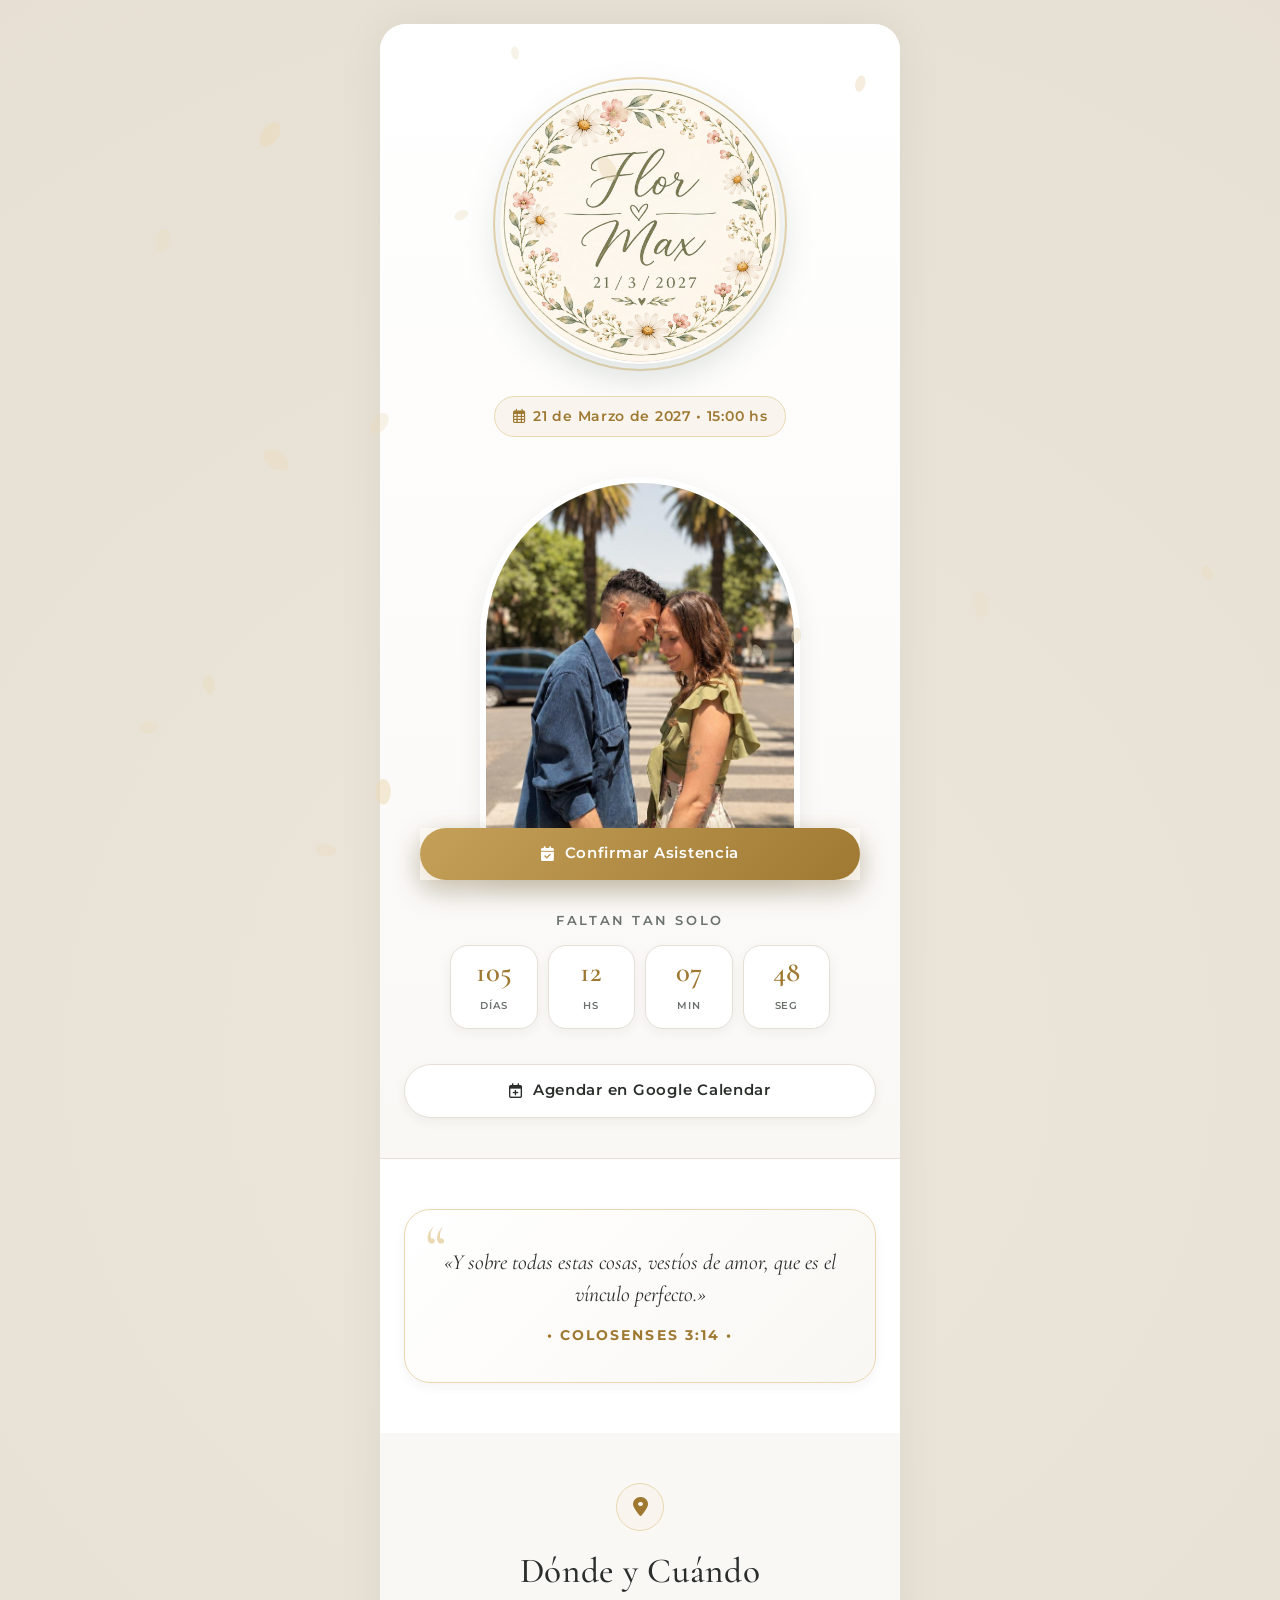
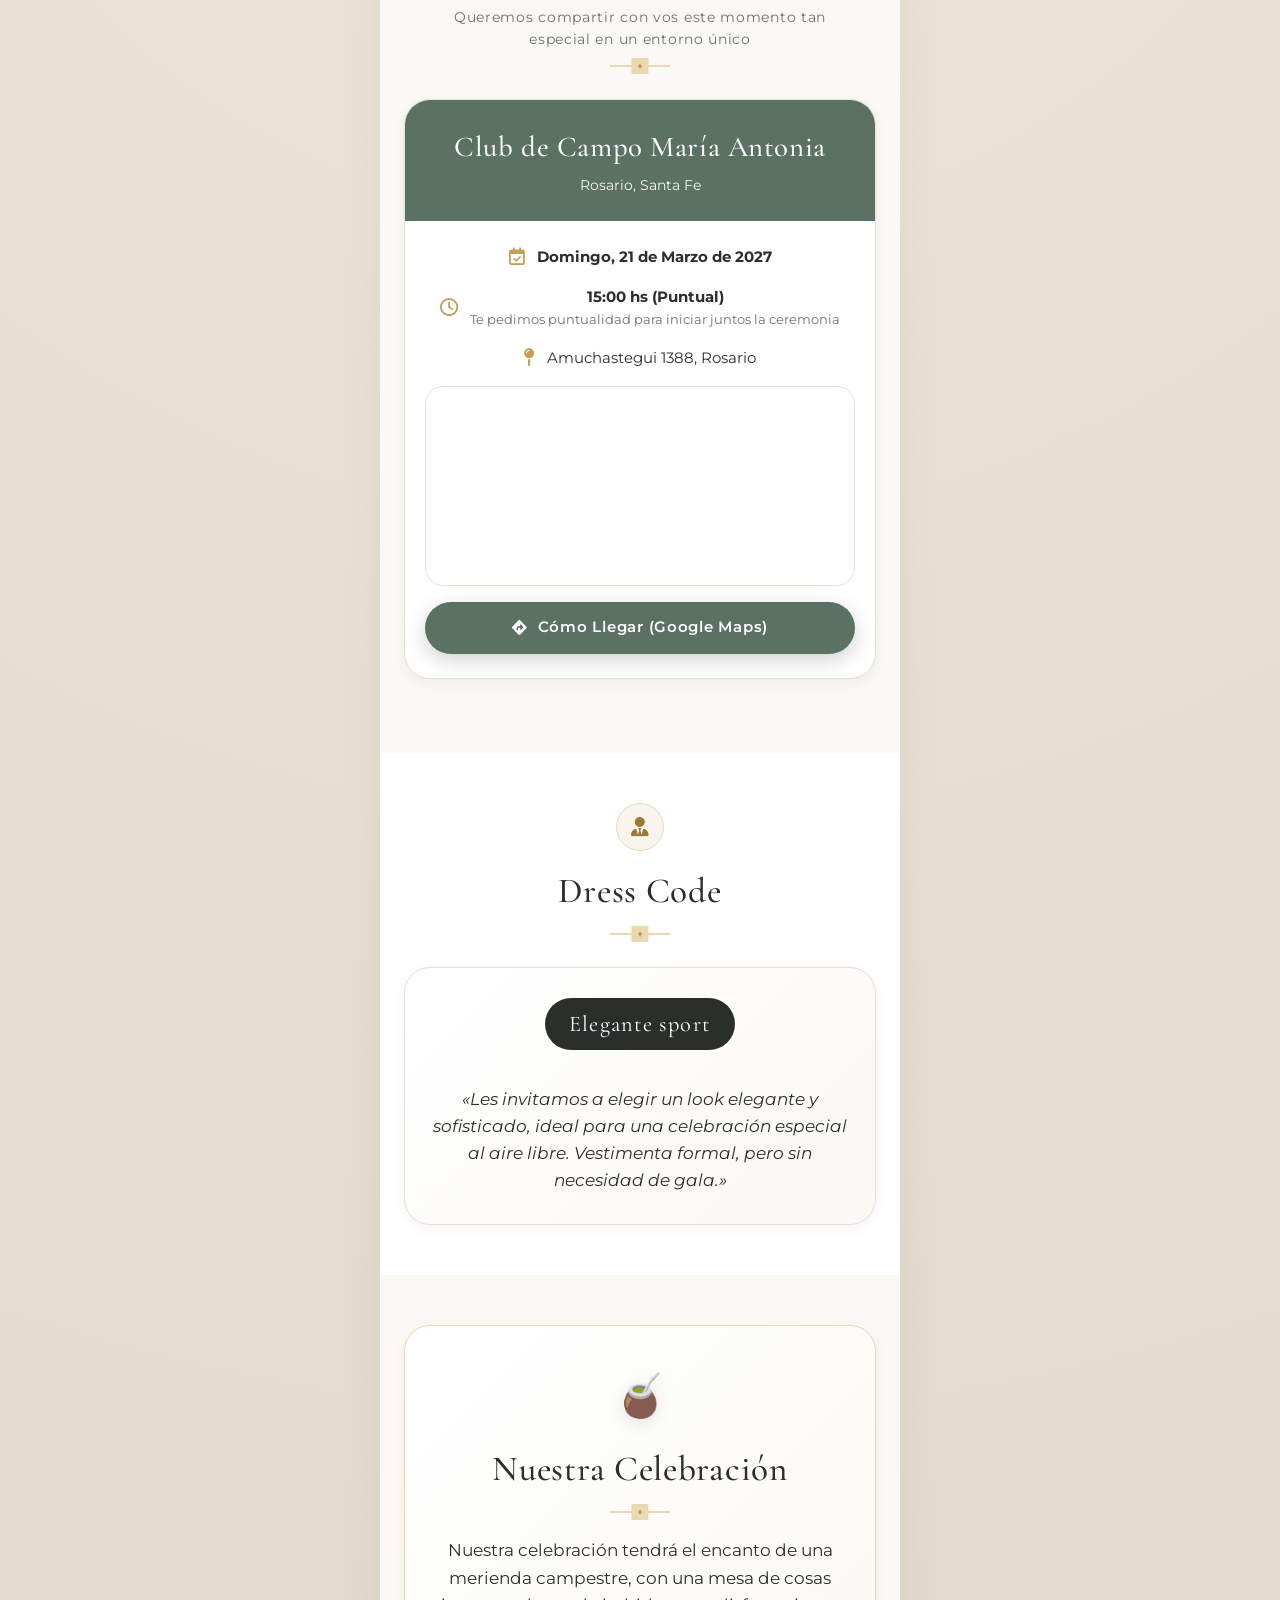
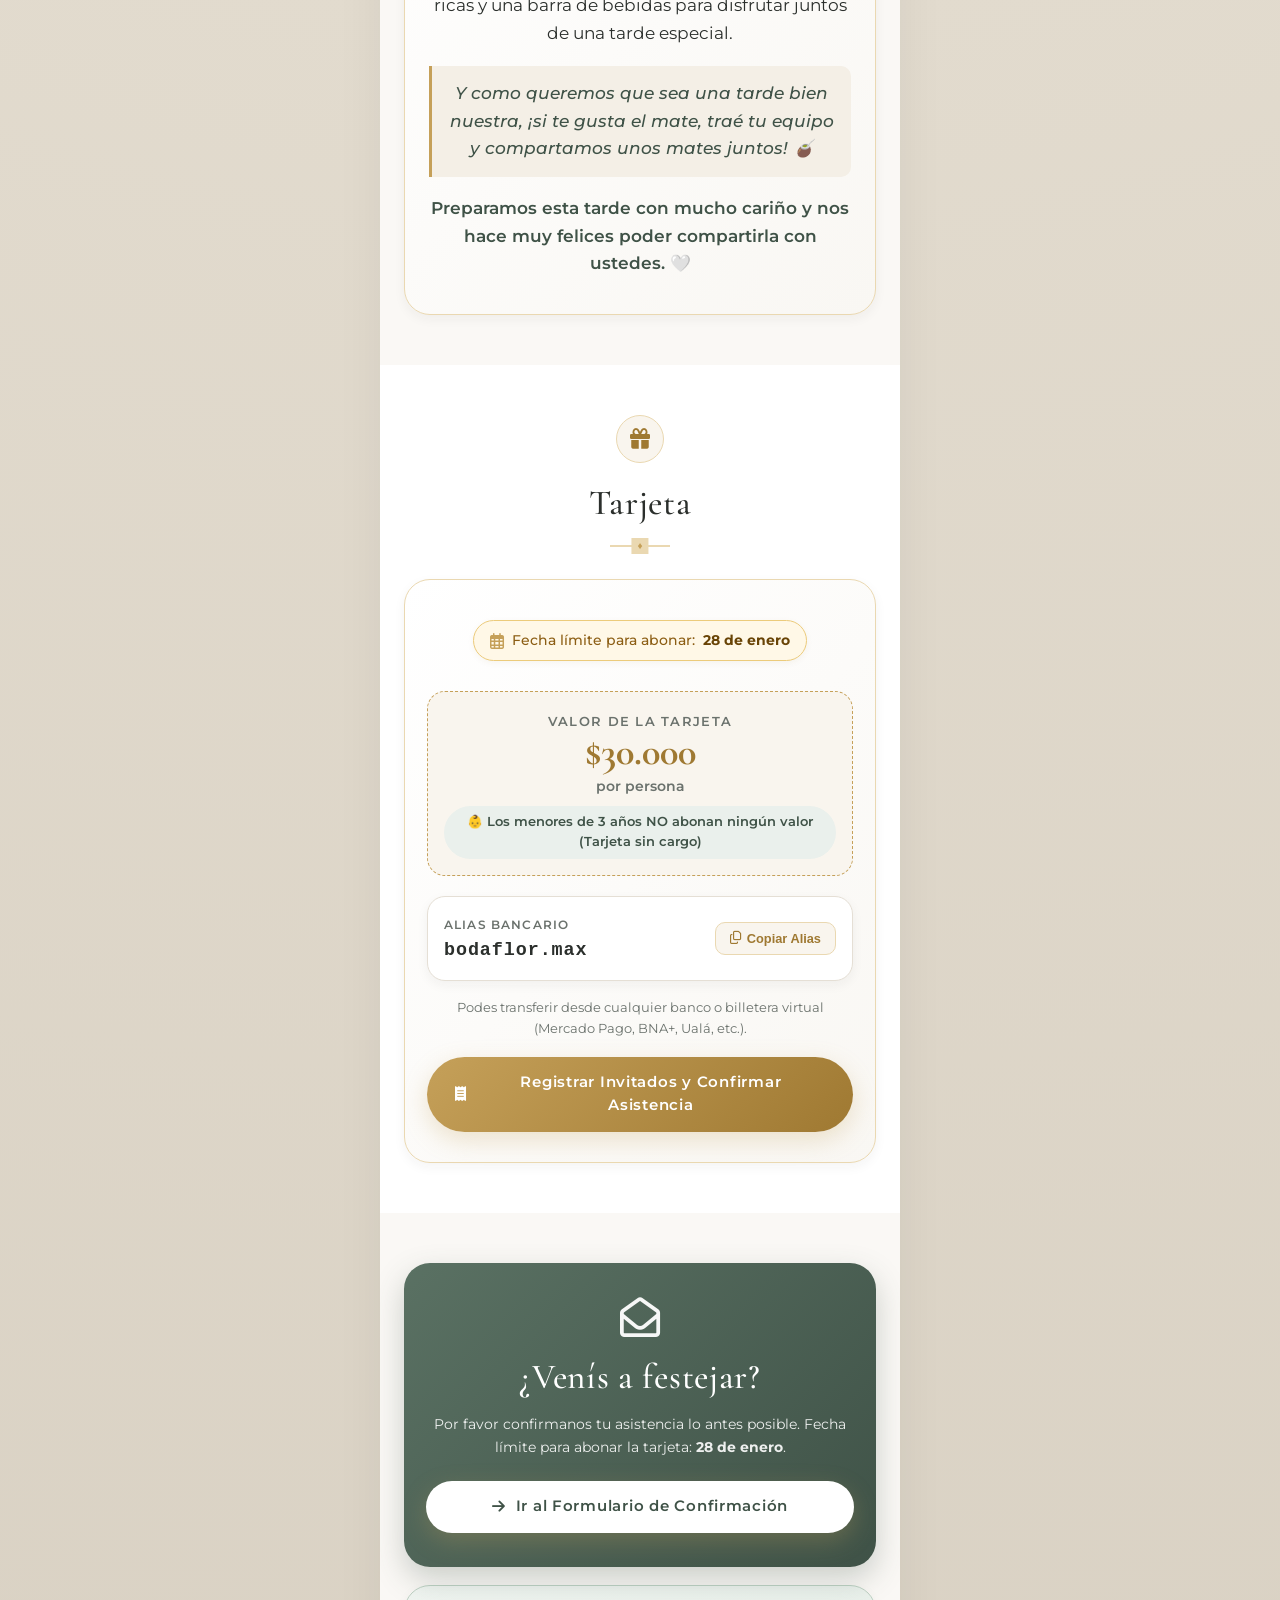
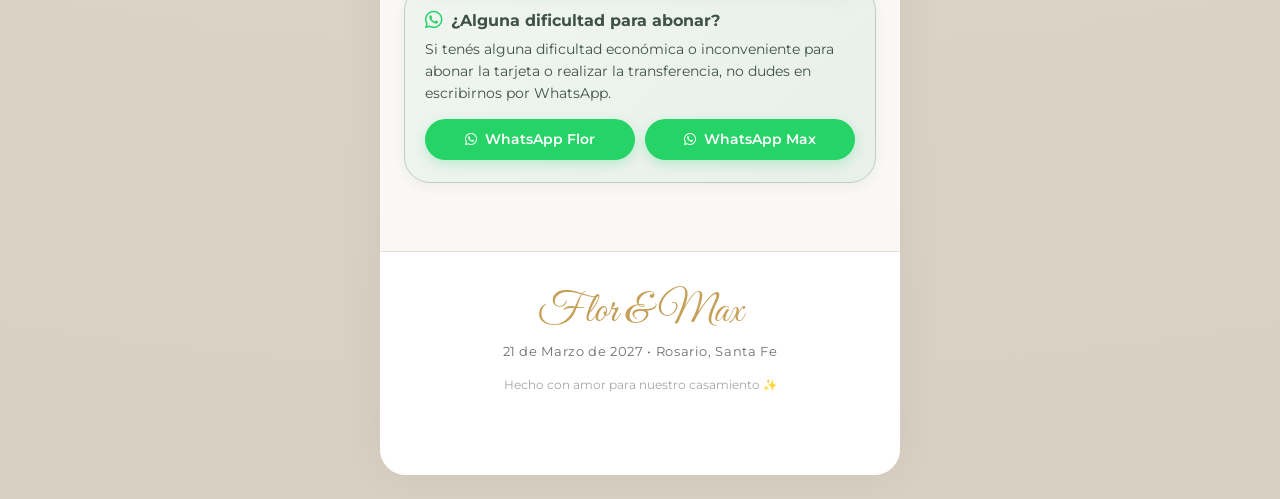
==== index.html @ 4f986e77 "Add files via upload" ====
<!DOCTYPE html>
<html lang="es">
<head>
  <meta charset="UTF-8">
  <meta name="viewport" content="width=device-width, initial-scale=1.0, maximum-scale=1.0, user-scalable=no">
  <title>Boda Flor & Max | 21 de Marzo de 2027</title>
  <meta name="description" content="Invitación de boda de Florencia y Maximiliano. 21 de Marzo de 2027 en Club de Campo María Antonia, Rosario.">
  <meta name="theme-color" content="#4B5842">
  
  <!-- Open Graph / WhatsApp Preview -->
  <meta property="og:type" content="website">
  <meta property="og:title" content="Boda Flor & Max • 21 de Marzo de 2027">
  <meta property="og:description" content="¡Nos casamos! Acompáñanos a celebrar nuestro casamiento en Club de Campo María Antonia, Rosario.">
  <meta property="og:image" content="assets/images/monograma-flor-y-max.jpg">
  
  <!-- Favicon -->
  <link rel="icon" href="data:image/svg+xml,<svg xmlns='http://www.w3.org/2000/svg' viewBox='0 0 100 100'><text y='.9em' font-size='90'>💍</text></svg>">

  <!-- Google Fonts: Cormorant Garamond, Great Vibes, Montserrat -->
  <link rel="preconnect" href="https://fonts.googleapis.com">
  <link rel="preconnect" href="https://fonts.gstatic.com" crossorigin>
  <link href="https://fonts.googleapis.com/css2?family=Cormorant+Garamond:ital,wght@0,400;0,600;0,700;1,400;1,600&family=Great+Vibes&family=Montserrat:wght@300;400;500;600;700&display=swap" rel="stylesheet">

  <!-- Font Awesome Icons -->
  <link rel="stylesheet" href="https://cdnjs.cloudflare.com/ajax/libs/font-awesome/6.5.1/css/all.min.css">

  <!-- Estilos del Sitio -->
  <link rel="stylesheet" href="assets/css/styles.css">
</head>
<body>

  <!-- Canvas animado de pétalos sutiles -->
  <canvas id="petals-canvas"></canvas>

  <!-- Botón Flotante de Confirmación Rápida -->
  <div class="floating-rsvp-btn">
    <a href="confirmar.html" class="btn btn-primary btn-block">
      <i class="fas fa-calendar-check"></i> Confirmar Asistencia
    </a>
  </div>

  <div class="site-wrapper">

    <!-- ==========================================
         HERO SECTION: Portada de la Invitación
         ========================================== -->
    <header class="hero-section">
      <div class="hero-top" style="margin-bottom: 20px;">
        <!-- Monograma floral refinado en tamaño principal -->
        <img src="assets/images/monograma-flor-y-max.jpg" alt="Flor & Max 21/03/2027" class="hero-monogram-img">

        <div class="hero-date-pill">
          <i class="far fa-calendar-alt"></i> 21 de Marzo de 2027 &bull; 15:00 hs
        </div>
      </div>

      <!-- Marco de Foto de Portada con la foto real de los novios -->
      <div class="hero-image-frame">
        <img src="assets/images/foto-pareja.jpg" alt="Flor y Max Casamiento" loading="lazy">
      </div>

      <!-- Contador Regresivo -->
      <div class="countdown-container">
        <p class="countdown-label">Faltan tan solo</p>
        <div class="countdown-boxes">
          <div class="countdown-box">
            <span class="countdown-number" id="countDays">--</span>
            <span class="countdown-text">Días</span>
          </div>
          <div class="countdown-box">
            <span class="countdown-number" id="countHours">--</span>
            <span class="countdown-text">Hs</span>
          </div>
          <div class="countdown-box">
            <span class="countdown-number" id="countMinutes">--</span>
            <span class="countdown-text">Min</span>
          </div>
          <div class="countdown-box">
            <span class="countdown-number" id="countSeconds">--</span>
            <span class="countdown-text">Seg</span>
          </div>
        </div>
      </div>

      <!-- Botón de Agendar en Calendario -->
      <div style="margin-top: 10px; width: 100%;">
        <a id="btnGoogleCalendar" href="#" target="_blank" class="btn btn-secondary btn-block">
          <i class="far fa-calendar-plus"></i> Agendar en Google Calendar
        </a>
      </div>
    </header>

    <!-- ==========================================
         SECCIÓN: Versículo Bíblico
         ========================================== -->
    <section class="section section-alt">
      <div class="verse-box">
        <p class="verse-text">
          «Y sobre todas estas cosas, vestíos de amor, que es el vínculo perfecto.»
        </p>
        <p class="verse-passage">
          &bull; Colosenses 3:14 &bull;
        </p>
      </div>
    </section>

    <!-- ==========================================
         SECCIÓN: Dónde y Cuándo
         ========================================== -->
    <section class="section">
      <div class="section-header">
        <div class="section-icon">
          <i class="fas fa-map-marker-alt"></i>
        </div>
        <h2 class="section-title">Dónde y Cuándo</h2>
        <p class="section-subtitle">Queremos compartir con vos este momento tan especial en un entorno único</p>
        <div class="divider-gold"></div>
      </div>

      <div class="event-card">
        <div class="event-card-header">
          <h3>Club de Campo María Antonia</h3>
          <p style="font-size: 0.9rem; opacity: 0.95;">Rosario, Santa Fe</p>
        </div>

        <div class="event-card-body">
          <div class="event-detail-item">
            <i class="far fa-calendar-check"></i>
            <div>
              <strong>Domingo, 21 de Marzo de 2027</strong>
            </div>
          </div>

          <div class="event-detail-item">
            <i class="far fa-clock"></i>
            <div>
              <strong>15:00 hs (Puntual)</strong>
              <div style="font-size: 0.8rem; color: var(--color-text-muted);">Te pedimos puntualidad para iniciar juntos la ceremonia</div>
            </div>
          </div>

          <div class="event-detail-item">
            <i class="fas fa-map-pin"></i>
            <div>
              <span>Amuchastegui 1388, Rosario</span>
            </div>
          </div>

          <!-- Mapa Embebido de Google Maps -->
          <div class="map-wrapper">
            <iframe 
              src="https://www.google.com/maps/embed?pb=!1m18!1m12!1m3!1d3348.647334707198!2d-60.716174!3d-32.93393!2m3!1f0!2f0!3f0!3m2!1i1024!2i768!4f13.1!3m3!1m2!1s0x95b653fddd03e5dd%3A0xcab83c957a370333!2sClub%20de%20Campo%20Mar%C3%ADa%20Antonia!5e0!3m2!1ses!2sar!4v1700000000000" 
              allowfullscreen="" 
              loading="lazy" 
              referrerpolicy="no-referrer-when-downgrade">
            </iframe>
          </div>

          <a href="https://maps.app.goo.gl/Q65edVmi1CyBBP6s6" target="_blank" class="btn btn-sage btn-block">
            <i class="fas fa-directions"></i> Cómo Llegar (Google Maps)
          </a>
        </div>
      </div>
    </section>

    <!-- ==========================================
         SECCIÓN: Dress Code (Código de Vestimenta)
         ========================================== -->
    <section class="section section-alt">
      <div class="section-header">
        <div class="section-icon">
          <i class="fas fa-user-tie"></i>
        </div>
        <h2 class="section-title">Dress Code</h2>
        <div class="divider-gold"></div>
      </div>

      <div class="dress-code-card">
        <div class="dress-code-badge">
          Elegante sport
        </div>
        <p style="font-size: 1.05rem; color: var(--color-dark); margin: 20px auto 0; max-width: 440px; line-height: 1.6; font-style: italic;">
          «Les invitamos a elegir un look elegante y sofisticado, ideal para una celebración especial al aire libre. Vestimenta formal, pero sin necesidad de gala.»
        </p>
      </div>
    </section>

    <!-- ==========================================
         SECCIÓN: Nuestra Celebración (Merienda Campestre)
         ========================================== -->
    <section class="section">
      <div class="merienda-campestre-card">
        <div class="merienda-icon">
          🧉
        </div>
        <h2 class="section-title" style="margin-bottom: 8px;">Nuestra Celebración</h2>
        <div class="divider-gold" style="margin-bottom: 24px;"></div>

        <p class="merienda-text">
          Nuestra celebración tendrá el encanto de una merienda campestre, con una mesa de cosas ricas y una barra de bebidas para disfrutar juntos de una tarde especial.
        </p>

        <p class="merienda-text highlight-mate">
          Y como queremos que sea una tarde bien nuestra, ¡si te gusta el mate, traé tu equipo y compartamos unos mates juntos! 🧉
        </p>

        <p class="merienda-text" style="font-weight: 600; color: var(--color-sage-dark); margin-bottom: 0;">
          Preparamos esta tarde con mucho cariño y nos hace muy felices poder compartirla con ustedes. 🤍
        </p>
      </div>
    </section>

    <!-- ==========================================
         SECCIÓN: Tarjeta
         ========================================== -->
    <section class="section section-alt" id="tarjeta">
      <div class="section-header">
        <div class="section-icon">
          <i class="fas fa-gift"></i>
        </div>
        <h2 class="section-title">Tarjeta</h2>
        <div class="divider-gold"></div>
      </div>

      <div class="ticket-info-card">
        <div class="deadline-badge">
          <i class="far fa-calendar-alt"></i> Fecha límite para abonar: <strong>28 de enero</strong>
        </div>

        <div class="ticket-price-box">
          <span style="font-size: 0.8rem; text-transform: uppercase; letter-spacing: 0.1em; color: var(--color-text-muted); font-weight: 600;">Valor de la Tarjeta</span>
          <div class="ticket-amount">$30.000</div>
          <div class="ticket-currency">por persona</div>
          <div class="ticket-rule-badge">
            👶 Los menores de 3 años NO abonan ningún valor (Tarjeta sin cargo)
          </div>
        </div>

        <!-- Alias de Transferencia con Copia de 1 Clic -->
        <div class="alias-box">
          <div class="alias-details">
            <span class="alias-label">Alias Bancario</span>
            <div class="alias-value">bodaflor.max</div>
          </div>
          <button type="button" class="btn-copy-alias" onclick="copyAlias('bodaflor.max')">
            <i class="far fa-copy"></i> Copiar Alias
          </button>
        </div>

        <p style="font-size: 0.82rem; color: var(--color-text-muted); margin-bottom: 18px;">
          Podes transferir desde cualquier banco o billetera virtual (Mercado Pago, BNA+, Ualá, etc.).
        </p>

        <!-- Botón para ir a confirmar y subir comprobante -->
        <a href="confirmar.html" class="btn btn-primary btn-block">
          <i class="fas fa-receipt"></i> Registrar Invitados y Confirmar Asistencia
        </a>
      </div>
    </section>

    <!-- ==========================================
         SECCIÓN RÁPIDA: Confirmación Express & WhatsApp
         ========================================== -->
    <section class="section">
      <div class="quick-rsvp-card">
        <i class="far fa-envelope-open" style="font-size: 40px; margin-bottom: 12px; opacity: 0.95;"></i>
        <h3>¿Venís a festejar?</h3>
        <p>
          Por favor confirmanos tu asistencia lo antes posible. Fecha límite para abonar la tarjeta: <strong>28 de enero</strong>.
        </p>
        <a href="confirmar.html" class="btn btn-primary btn-block" style="background: #FFF; color: var(--color-sage-dark);">
          <i class="fas fa-arrow-right"></i> Ir al Formulario de Confirmación
        </a>
      </div>

      <!-- Ayuda y Contacto directo con los novios -->
      <div class="financial-aid-card">
        <div style="font-weight: 700; color: var(--color-sage-dark); font-size: 1rem; margin-bottom: 6px; display: flex; align-items: center; gap: 8px;">
          <i class="fab fa-whatsapp" style="font-size: 20px; color: #25D366;"></i> ¿Alguna dificultad para abonar?
        </div>
        <p>
          Si tenés alguna dificultad económica o inconveniente para abonar la tarjeta o realizar la transferencia, no dudes en escribirnos por WhatsApp.
        </p>
        <div class="whatsapp-buttons-group">
          <a href="https://wa.me/5493413404899?text=%C2%A1Hola%20Flor!%20Te%20escribo%20por%20la%20confirmaci%C3%B3n%20de%20asistencia%20y%20el%20pago%20de%20la%20tarjeta%20para%20su%20boda." target="_blank" class="btn-whatsapp-person">
            <i class="fab fa-whatsapp"></i> WhatsApp Flor
          </a>
          <a href="https://wa.me/5493415971696?text=%C2%A1Hola%20Max!%20Te%20escribo%20por%20la%20confirmaci%C3%B3n%20de%20asistencia%20y%20el%20pago%20de%20la%20tarjeta%20para%20su%20boda." target="_blank" class="btn-whatsapp-person">
            <i class="fab fa-whatsapp"></i> WhatsApp Max
          </a>
        </div>
      </div>
    </section>

    <!-- ==========================================
         FOOTER
         ========================================== -->
    <footer class="site-footer">
      <div class="footer-names">Flor & Max</div>
      <p class="footer-text">21 de Marzo de 2027 &bull; Rosario, Santa Fe</p>
      <p style="font-size: 0.72rem; color: #A0A8A3; margin-top: 14px;">
        Hecho con amor para nuestro casamiento ✨
      </p>
    </footer>

  </div>

  <!-- Scripts -->
  <script src="assets/js/config.js"></script>
  <script src="assets/js/main.js"></script>
</body>
</html>
---- assets/css/styles.css ----
/* ============================================================
   ESTILOS - BODA FLOR & MAX (Inspirado en Yendo Invitaciones)
   Paleta: Oro Clásico, Salvia/Eucalipto, Crema Perlado y Blanco
   ============================================================ */

:root {
  --color-gold: #C5A059;
  --color-gold-dark: #9F7932;
  --color-gold-light: #EAD8B1;
  --color-gold-soft: #F9F5EE;
  
  --color-sage: #5A7163;
  --color-sage-dark: #3F5247;
  --color-sage-light: #EAF0EC;
  
  --color-cream: #FAF8F5;
  --color-cream-dark: #F0ECE4;
  --color-white: #FFFFFF;
  
  --color-dark: #2B2F2C;
  --color-text-muted: #6B726D;
  --color-border: #E5DFD5;
  
  --font-script: 'Great Vibes', cursive;
  --font-serif: 'Cormorant Garamond', serif;
  --font-sans: 'Montserrat', sans-serif;
  
  --shadow-sm: 0 4px 12px rgba(43, 47, 44, 0.05);
  --shadow-md: 0 10px 25px rgba(43, 47, 44, 0.08);
  --shadow-lg: 0 18px 40px rgba(43, 47, 44, 0.12);
  --shadow-gold: 0 8px 25px rgba(197, 160, 89, 0.28);
  
  --radius-sm: 10px;
  --radius-md: 18px;
  --radius-lg: 26px;
  --radius-full: 9999px;
  
  --transition: all 0.3s cubic-bezier(0.25, 0.8, 0.25, 1);
}

/* Reset y base */
*, *::before, *::after {
  box-sizing: border-box;
  margin: 0;
  padding: 0;
}

html {
  scroll-behavior: smooth;
  font-size: 16px;
}

body {
  font-family: var(--font-sans);
  background-color: var(--color-cream);
  color: var(--color-dark);
  line-height: 1.6;
  overflow-x: hidden;
  position: relative;
}

/* Tipografía de títulos */
h1, h2, h3, h4 {
  font-family: var(--font-serif);
  font-weight: 500;
  letter-spacing: 0.02em;
  color: var(--color-dark);
}

.script-font {
  font-family: var(--font-script);
  font-weight: 400;
  letter-spacing: normal;
}

/* Contenedor centralizado para celulares y desktop */
.site-wrapper {
  max-width: 520px;
  margin: 0 auto;
  background-color: var(--color-cream);
  min-height: 100vh;
  box-shadow: 0 0 50px rgba(0, 0, 0, 0.06);
  position: relative;
  overflow: hidden;
}

@media (min-width: 768px) {
  body {
    background: radial-gradient(circle at 50% 20%, #ECE6DA 0%, #D8D0C2 100%);
    padding: 24px 0;
  }
  .site-wrapper {
    border-radius: var(--radius-lg);
  }
}

/* Canvas de pétalas animadas */
#petals-canvas {
  position: fixed;
  top: 0;
  left: 0;
  width: 100vw;
  height: 100vh;
  pointer-events: none;
  z-index: 100;
}

/* Reproductor de audio flotante */
.audio-player-widget {
  position: fixed;
  top: 20px;
  right: 20px;
  z-index: 999;
  display: flex;
  align-items: center;
  background: rgba(255, 255, 255, 0.9);
  backdrop-filter: blur(8px);
  -webkit-backdrop-filter: blur(8px);
  padding: 8px 14px 8px 10px;
  border-radius: var(--radius-full);
  border: 1px solid var(--color-gold-light);
  box-shadow: var(--shadow-md);
  cursor: pointer;
  transition: var(--transition);
}

.audio-player-widget:hover {
  transform: scale(1.05);
  box-shadow: var(--shadow-gold);
}

.audio-btn {
  width: 32px;
  height: 32px;
  border-radius: 50%;
  background: var(--color-gold);
  color: #fff;
  border: none;
  display: flex;
  align-items: center;
  justify-content: center;
  font-size: 13px;
  cursor: pointer;
  margin-right: 8px;
  box-shadow: 0 2px 8px rgba(197, 160, 89, 0.4);
}

.audio-label {
  font-size: 0.75rem;
  font-weight: 600;
  color: var(--color-dark);
  letter-spacing: 0.05em;
  text-transform: uppercase;
}

.audio-waves {
  display: flex;
  align-items: center;
  gap: 3px;
  margin-left: 8px;
  height: 14px;
}

.audio-wave {
  width: 2px;
  height: 6px;
  background: var(--color-gold);
  border-radius: 2px;
  transition: height 0.2s ease;
}

.playing .audio-wave:nth-child(1) { animation: wave 0.8s infinite ease-in-out; }
.playing .audio-wave:nth-child(2) { animation: wave 0.8s infinite ease-in-out 0.2s; }
.playing .audio-wave:nth-child(3) { animation: wave 0.8s infinite ease-in-out 0.4s; }

@keyframes wave {
  0%, 100% { height: 4px; }
  50% { height: 14px; }
}

/* ============================================================
   SECCIONES Y COMPONENTES
   ============================================================ */

/* Hero Section */
.hero-section {
  position: relative;
  min-height: 90vh;
  display: flex;
  flex-direction: column;
  justify-content: space-between;
  align-items: center;
  text-align: center;
  padding: 50px 24px 40px;
  background: linear-gradient(180deg, #FFFFFF 0%, #FAF8F5 100%);
  border-bottom: 1px solid var(--color-border);
}

.hero-ornament-top {
  width: 90px;
  opacity: 0.8;
  margin-bottom: 10px;
}

.hero-monogram-img {
  width: 250px;
  height: 250px;
  border-radius: 50%;
  object-fit: cover;
  margin: 10px auto 20px;
  box-shadow: 0 12px 35px rgba(90, 113, 99, 0.22), 0 0 0 5px #FFFFFF, 0 0 0 7px var(--color-gold-light);
  display: block;
  transition: transform 0.4s ease;
  background: #FAF7EE;
}

@media (min-width: 480px) {
  .hero-monogram-img {
    width: 280px;
    height: 280px;
  }
}

.hero-monogram-img:hover {
  transform: scale(1.03);
}

.monogram {
  display: none;
}

.hero-subtitle {
  font-size: 0.85rem;
  letter-spacing: 0.3em;
  text-transform: uppercase;
  color: var(--color-sage);
  font-weight: 600;
  margin-bottom: 8px;
}

.hero-title {
  font-size: 3.4rem;
  line-height: 1.05;
  color: var(--color-dark);
  margin-bottom: 12px;
}

.hero-title span {
  display: block;
  font-family: var(--font-script);
  font-size: 3.8rem;
  color: var(--color-gold);
  line-height: 0.9;
  margin: 6px 0;
}

.hero-date-pill {
  display: inline-flex;
  align-items: center;
  gap: 8px;
  background: var(--color-gold-soft);
  border: 1px solid var(--color-gold-light);
  color: var(--color-gold-dark);
  padding: 8px 18px;
  border-radius: var(--radius-full);
  font-size: 0.88rem;
  font-weight: 600;
  letter-spacing: 0.05em;
  margin: 12px 0 20px;
}

/* Foto principal de los novios o portada estética */
.hero-image-frame {
  width: 100%;
  max-width: 320px;
  aspect-ratio: 4 / 5;
  border-radius: 160px 160px 20px 20px;
  overflow: hidden;
  margin: 0 auto 24px;
  position: relative;
  border: 6px solid #FFF;
  box-shadow: var(--shadow-md);
  background: #E8E2D7;
}

.hero-image-frame img {
  width: 100%;
  height: 100%;
  object-fit: cover;
  transition: transform 0.8s ease;
}

.hero-image-frame:hover img {
  transform: scale(1.04);
}

/* Contador Regresivo */
.countdown-container {
  width: 100%;
  max-width: 380px;
  margin: 10px auto 25px;
}

.countdown-label {
  font-size: 0.8rem;
  letter-spacing: 0.2em;
  text-transform: uppercase;
  color: var(--color-text-muted);
  font-weight: 600;
  margin-bottom: 14px;
}

.countdown-boxes {
  display: grid;
  grid-template-columns: repeat(4, 1fr);
  gap: 10px;
}

.countdown-box {
  background: #FFF;
  border: 1px solid var(--color-border);
  padding: 12px 6px;
  border-radius: var(--radius-md);
  box-shadow: var(--shadow-sm);
  text-align: center;
  transition: var(--transition);
}

.countdown-box:hover {
  transform: translateY(-2px);
  border-color: var(--color-gold-light);
  box-shadow: var(--shadow-md);
}

.countdown-number {
  font-family: var(--font-serif);
  font-size: 1.8rem;
  font-weight: 600;
  color: var(--color-gold-dark);
  line-height: 1;
  display: block;
  margin-bottom: 4px;
}

.countdown-text {
  font-size: 0.65rem;
  text-transform: uppercase;
  letter-spacing: 0.08em;
  color: var(--color-text-muted);
  font-weight: 600;
}

/* Botones Principales */
.btn {
  display: inline-flex;
  align-items: center;
  justify-content: center;
  gap: 10px;
  padding: 14px 28px;
  border-radius: var(--radius-full);
  font-family: var(--font-sans);
  font-size: 0.92rem;
  font-weight: 600;
  letter-spacing: 0.05em;
  text-decoration: none;
  cursor: pointer;
  border: none;
  transition: var(--transition);
  text-align: center;
}

.btn-primary {
  background: linear-gradient(135deg, var(--color-gold) 0%, var(--color-gold-dark) 100%);
  color: #FFF;
  box-shadow: var(--shadow-gold);
}

.btn-primary:hover {
  background: linear-gradient(135deg, #CEAA63 0%, #8E6B27 100%);
  transform: translateY(-2px);
  box-shadow: 0 12px 30px rgba(197, 160, 89, 0.4);
}

.btn-secondary {
  background: #FFF;
  color: var(--color-dark);
  border: 1px solid var(--color-border);
  box-shadow: var(--shadow-sm);
}

.btn-secondary:hover {
  background: var(--color-gold-soft);
  border-color: var(--color-gold-light);
  color: var(--color-gold-dark);
}

.btn-sage {
  background: var(--color-sage);
  color: #FFF;
  box-shadow: 0 6px 20px rgba(90, 113, 99, 0.3);
}

.btn-sage:hover {
  background: var(--color-sage-dark);
  color: #FFF;
  transform: translateY(-2px);
}

.btn-block {
  width: 100%;
}

.btn-outline-gold {
  background: transparent;
  color: var(--color-gold-dark);
  border: 1.5px solid var(--color-gold);
}

.btn-outline-gold:hover {
  background: var(--color-gold);
  color: #FFF;
}

.btn-sm {
  padding: 8px 16px;
  font-size: 0.8rem;
}

/* ============================================================
   SECCIONES INTERNAS
   ============================================================ */

.section {
  padding: 50px 24px;
  position: relative;
}

.section-alt {
  background-color: #FFFFFF;
}

.section-header {
  text-align: center;
  margin-bottom: 32px;
}

.section-icon {
  width: 48px;
  height: 48px;
  margin: 0 auto 12px;
  border-radius: 50%;
  background: var(--color-gold-soft);
  color: var(--color-gold-dark);
  display: flex;
  align-items: center;
  justify-content: center;
  font-size: 20px;
  border: 1px solid var(--color-gold-light);
}

.section-title {
  font-size: 2.2rem;
  color: var(--color-dark);
  margin-bottom: 6px;
}

.section-subtitle {
  font-size: 0.88rem;
  color: var(--color-text-muted);
  letter-spacing: 0.05em;
  max-width: 380px;
  margin: 0 auto;
}

.divider-gold {
  width: 60px;
  height: 2px;
  background: var(--color-gold-light);
  margin: 14px auto 0;
  position: relative;
}

.divider-gold::before {
  content: '♦';
  position: absolute;
  top: 50%;
  left: 50%;
  transform: translate(-50%, -50%);
  background: inherit;
  color: var(--color-gold);
  font-size: 10px;
  padding: 0 6px;
}

/* Versículo Bíblico */
.verse-box {
  background: linear-gradient(135deg, #FFFFFF 0%, #F9F7F3 100%);
  border: 1px solid var(--color-gold-light);
  border-radius: var(--radius-lg);
  padding: 36px 26px;
  text-align: center;
  position: relative;
  box-shadow: var(--shadow-sm);
  margin: 0 auto;
}

.verse-box::before {
  content: '“';
  font-family: var(--font-serif);
  font-size: 4rem;
  color: var(--color-gold-light);
  position: absolute;
  top: 6px;
  left: 20px;
  line-height: 1;
}

.verse-text {
  font-family: var(--font-serif);
  font-size: 1.35rem;
  font-style: italic;
  line-height: 1.5;
  color: var(--color-dark);
  margin-bottom: 14px;
}

.verse-passage {
  font-size: 0.85rem;
  font-weight: 700;
  letter-spacing: 0.15em;
  text-transform: uppercase;
  color: var(--color-gold-dark);
}

/* Dónde y Cuándo Card */
.event-card {
  background: #FFF;
  border-radius: var(--radius-lg);
  border: 1px solid var(--color-border);
  box-shadow: var(--shadow-sm);
  overflow: hidden;
  margin-bottom: 24px;
}

.event-card-header {
  background: var(--color-sage);
  color: #FFF;
  padding: 24px 20px;
  text-align: center;
}

.event-card-header h3 {
  color: #FFF;
  font-size: 1.8rem;
  margin-bottom: 4px;
}

.event-card-body {
  padding: 24px 20px;
  text-align: center;
}

.event-detail-item {
  display: flex;
  align-items: center;
  justify-content: center;
  gap: 12px;
  margin-bottom: 16px;
  font-size: 0.95rem;
  color: var(--color-dark);
}

.event-detail-item i {
  color: var(--color-gold);
  font-size: 18px;
}

.venue-badge {
  display: inline-block;
  background: var(--color-gold-soft);
  color: var(--color-gold-dark);
  padding: 6px 16px;
  border-radius: var(--radius-full);
  font-weight: 600;
  font-size: 0.85rem;
  margin-bottom: 8px;
  border: 1px solid var(--color-gold-light);
}

.map-wrapper {
  margin: 16px 0;
  border-radius: var(--radius-md);
  overflow: hidden;
  border: 1px solid var(--color-border);
  height: 200px;
}

.map-wrapper iframe {
  width: 100%;
  height: 100%;
  border: 0;
}

/* Dress Code Card */
.dress-code-card {
  background: linear-gradient(135deg, #FFFFFF 0%, #FAF8F5 100%);
  border: 1px solid var(--color-border);
  border-radius: var(--radius-lg);
  padding: 30px 20px;
  text-align: center;
  box-shadow: var(--shadow-sm);
}

.dress-code-badge {
  display: inline-block;
  background: var(--color-dark);
  color: #FFF;
  font-family: var(--font-serif);
  font-size: 1.4rem;
  letter-spacing: 0.05em;
  padding: 8px 24px;
  border-radius: var(--radius-full);
  margin-bottom: 16px;
}

.dress-code-tips {
  display: grid;
  grid-template-columns: 1fr 1fr;
  gap: 14px;
  margin: 20px 0;
  text-align: left;
}

.dress-tip-col {
  background: #FFF;
  border: 1px solid var(--color-border);
  padding: 14px 12px;
  border-radius: var(--radius-md);
}

.dress-tip-title {
  font-size: 0.85rem;
  font-weight: 700;
  color: var(--color-gold-dark);
  margin-bottom: 6px;
  display: flex;
  align-items: center;
  gap: 6px;
}

.dress-tip-desc {
  font-size: 0.78rem;
  color: var(--color-text-muted);
  line-height: 1.4;
}

.dress-warning {
  font-size: 0.8rem;
  color: #9E2A2B;
  background: #FDF0ED;
  padding: 10px 14px;
  border-radius: var(--radius-sm);
  display: inline-flex;
  align-items: center;
  gap: 8px;
  font-weight: 500;
  margin-top: 10px;
}

/* Merienda Campestre Card */
.merienda-campestre-card {
  background: linear-gradient(135deg, #FFFFFF 0%, #F9F7F3 100%);
  border: 1.5px solid var(--color-gold-light);
  border-radius: var(--radius-lg);
  padding: 36px 24px;
  text-align: center;
  box-shadow: var(--shadow-sm);
  position: relative;
}

.merienda-icon {
  font-size: 42px;
  margin-bottom: 12px;
  display: inline-block;
  filter: drop-shadow(0 4px 8px rgba(0,0,0,0.1));
}

.merienda-text {
  font-size: 1.05rem;
  line-height: 1.65;
  color: var(--color-dark);
  margin-bottom: 18px;
}

.highlight-mate {
  background: #F4EFE6;
  border-left: 3px solid var(--color-gold);
  border-radius: 0 var(--radius-sm) var(--radius-sm) 0;
  padding: 14px 16px;
  font-style: italic;
  font-weight: 500;
  color: #3F5247;
}

/* Tarjeta y Regalo */
.ticket-info-card {
  background: linear-gradient(135deg, #FFFFFF 0%, #F9F7F3 100%);
  border: 1px solid var(--color-gold-light);
  border-radius: var(--radius-lg);
  padding: 30px 22px;
  text-align: center;
  box-shadow: var(--shadow-sm);
  position: relative;
}

.ticket-price-box {
  background: var(--color-gold-soft);
  border: 1.5px dashed var(--color-gold);
  border-radius: var(--radius-md);
  padding: 16px;
  margin: 20px 0;
}

.ticket-amount {
  font-family: var(--font-serif);
  font-size: 2.4rem;
  font-weight: 700;
  color: var(--color-gold-dark);
  line-height: 1;
}

.ticket-currency {
  font-size: 0.85rem;
  color: var(--color-text-muted);
  font-weight: 600;
  margin-top: 4px;
}

.ticket-rule-badge {
  background: var(--color-sage-light);
  color: var(--color-sage-dark);
  padding: 6px 14px;
  border-radius: var(--radius-full);
  font-size: 0.8rem;
  font-weight: 600;
  display: inline-block;
  margin-top: 8px;
}

/* Insignia de Fecha Límite de Pago */
.deadline-badge {
  display: inline-flex;
  align-items: center;
  justify-content: center;
  gap: 8px;
  background: #FFF8E7;
  color: #8C5E14;
  border: 1px solid #ECCB7B;
  padding: 8px 16px;
  border-radius: var(--radius-full);
  font-size: 0.88rem;
  font-weight: 500;
  margin: 10px 0;
  box-shadow: 0 2px 6px rgba(140, 94, 20, 0.06);
}

.deadline-badge strong {
  color: #694406;
  font-weight: 700;
}

.deadline-badge i {
  color: #C5A059;
  font-size: 1rem;
}

/* Alias Box con botón de copia */
.alias-box {
  background: #FFF;
  border: 1px solid var(--color-border);
  border-radius: var(--radius-md);
  padding: 14px 16px;
  display: flex;
  align-items: center;
  justify-content: space-between;
  margin: 16px 0;
  box-shadow: var(--shadow-sm);
}

.alias-details {
  text-align: left;
}

.alias-label {
  font-size: 0.72rem;
  text-transform: uppercase;
  letter-spacing: 0.1em;
  color: var(--color-text-muted);
  font-weight: 600;
}

.alias-value {
  font-family: 'Courier New', monospace;
  font-size: 1.15rem;
  font-weight: 700;
  color: var(--color-dark);
  letter-spacing: 0.05em;
}

.btn-copy-alias {
  background: var(--color-gold-soft);
  color: var(--color-gold-dark);
  border: 1px solid var(--color-gold-light);
  border-radius: var(--radius-sm);
  padding: 8px 14px;
  font-size: 0.8rem;
  font-weight: 600;
  cursor: pointer;
  transition: var(--transition);
  display: flex;
  align-items: center;
  gap: 6px;
}

.btn-copy-alias:hover {
  background: var(--color-gold);
  color: #FFF;
}

/* Quick RSVP Card en página principal */
.quick-rsvp-card {
  background: linear-gradient(135deg, var(--color-sage) 0%, var(--color-sage-dark) 100%);
  color: #FFF;
  border-radius: var(--radius-lg);
  padding: 34px 22px;
  text-align: center;
  box-shadow: 0 12px 30px rgba(63, 82, 71, 0.25);
  position: relative;
  overflow: hidden;
}

.quick-rsvp-card h3 {
  color: #FFF;
  font-size: 2.2rem;
  margin-bottom: 8px;
}

.quick-rsvp-card p {
  color: rgba(255, 255, 255, 0.9);
  font-size: 0.9rem;
  margin-bottom: 22px;
}

/* Caja de Política de Invitados */
.policy-card {
  background: linear-gradient(135deg, #FFFFFF 0%, #F9F7F3 100%);
  border: 1.5px solid var(--color-gold-light);
  border-radius: var(--radius-lg);
  padding: 24px 20px;
  text-align: left;
  margin-bottom: 22px;
  box-shadow: var(--shadow-sm);
  position: relative;
}

.policy-card-title {
  font-size: 1.05rem;
  font-weight: 700;
  color: var(--color-gold-dark);
  margin-bottom: 10px;
  display: flex;
  align-items: center;
  gap: 8px;
}

.policy-card-text {
  font-size: 0.88rem;
  color: var(--color-dark);
  line-height: 1.55;
  margin-bottom: 10px;
}

/* Caja de Ayuda Económica / No impedimento */
.financial-aid-card {
  background: linear-gradient(135deg, #F0F5F1 0%, #E8F0EA 100%);
  border: 1.5px solid #BDD1C3;
  border-radius: var(--radius-lg);
  padding: 22px 20px;
  text-align: left;
  margin-top: 18px;
  margin-bottom: 18px;
  box-shadow: var(--shadow-sm);
}

.financial-aid-card p {
  font-size: 0.88rem;
  color: var(--color-sage-dark);
  line-height: 1.55;
  margin-bottom: 14px;
}

/* Botones de WhatsApp para Flor y Max */
.whatsapp-buttons-group {
  display: flex;
  gap: 10px;
  flex-wrap: wrap;
  justify-content: center;
}

.btn-whatsapp-person {
  display: inline-flex;
  align-items: center;
  justify-content: center;
  gap: 8px;
  background: #25D366;
  color: #FFF;
  text-decoration: none;
  font-size: 0.85rem;
  font-weight: 600;
  padding: 10px 18px;
  border-radius: var(--radius-full);
  box-shadow: 0 4px 12px rgba(37, 211, 102, 0.25);
  transition: var(--transition);
  flex: 1;
  min-width: 150px;
  text-align: center;
}

.btn-whatsapp-person:hover {
  background: #1EBE5D;
  transform: translateY(-2px);
  color: #FFF;
}

/* Footer */
.site-footer {
  text-align: center;
  padding: 40px 20px 80px;
  border-top: 1px solid var(--color-border);
  background: #FFF;
}

.footer-names {
  font-family: var(--font-script);
  font-size: 2.6rem;
  color: var(--color-gold);
  line-height: 1;
  margin-bottom: 8px;
}

.footer-text {
  font-size: 0.8rem;
  color: var(--color-text-muted);
  letter-spacing: 0.05em;
}

/* Botón flotante para confirmar en cualquier momento */
.floating-rsvp-btn {
  position: fixed;
  bottom: 20px;
  left: 50%;
  transform: translateX(-50%);
  z-index: 998;
  width: 90%;
  max-width: 440px;
  box-shadow: 0 10px 30px rgba(0, 0, 0, 0.2);
}

/* ============================================================
   ESTILOS DE LA PÁGINA DE CONFIRMACIÓN (confirmar.html)
   ============================================================ */

.rsvp-header-nav {
  padding: 20px 24px;
  display: flex;
  align-items: center;
  justify-content: space-between;
  border-bottom: 1px solid var(--color-border);
  background: #FFF;
}

.back-link {
  display: inline-flex;
  align-items: center;
  gap: 8px;
  color: var(--color-dark);
  text-decoration: none;
  font-size: 0.85rem;
  font-weight: 600;
  transition: var(--transition);
}

.back-link:hover {
  color: var(--color-gold);
}

.rsvp-step-card {
  background: #FFF;
  border: 1px solid var(--color-border);
  border-radius: var(--radius-lg);
  padding: 26px 20px;
  margin-bottom: 20px;
  box-shadow: var(--shadow-sm);
}

.step-title {
  font-size: 1.35rem;
  color: var(--color-dark);
  margin-bottom: 6px;
  display: flex;
  align-items: center;
  gap: 10px;
}

.step-number {
  width: 28px;
  height: 28px;
  border-radius: 50%;
  background: var(--color-gold);
  color: #FFF;
  display: inline-flex;
  align-items: center;
  justify-content: center;
  font-size: 0.85rem;
  font-weight: 700;
}

.step-desc {
  font-size: 0.82rem;
  color: var(--color-text-muted);
  margin-bottom: 18px;
}

/* Formularios */
.form-group {
  margin-bottom: 16px;
  text-align: left;
}

.form-label {
  display: block;
  font-size: 0.82rem;
  font-weight: 600;
  color: var(--color-dark);
  margin-bottom: 6px;
}

.form-label .required {
  color: #D32F2F;
}

.form-control {
  width: 100%;
  padding: 12px 14px;
  border: 1px solid var(--color-border);
  border-radius: var(--radius-sm);
  font-family: var(--font-sans);
  font-size: 0.9rem;
  color: var(--color-dark);
  background: #FAF8F5;
  transition: var(--transition);
}

.form-control:focus {
  outline: none;
  border-color: var(--color-gold);
  background: #FFF;
  box-shadow: 0 0 0 3px rgba(197, 160, 89, 0.15);
}

textarea.form-control {
  resize: vertical;
  min-height: 70px;
}

/* Fila de invitado dinámico */
.guest-card {
  background: #FAF8F5;
  border: 1px solid var(--color-border);
  border-radius: var(--radius-md);
  padding: 16px;
  margin-bottom: 12px;
  position: relative;
  transition: var(--transition);
}

.guest-card:hover {
  border-color: var(--color-gold-light);
}

.guest-card-header {
  display: flex;
  align-items: center;
  justify-content: space-between;
  margin-bottom: 10px;
}

.guest-card-number {
  font-size: 0.82rem;
  font-weight: 700;
  color: var(--color-sage-dark);
  display: flex;
  align-items: center;
  gap: 6px;
}

.btn-remove-guest {
  background: transparent;
  border: none;
  color: #C62828;
  font-size: 0.8rem;
  cursor: pointer;
  padding: 4px 8px;
  border-radius: var(--radius-sm);
  transition: var(--transition);
}

.btn-remove-guest:hover {
  background: #FFEBEE;
}

/* Checkbox personalizado para menores de 3 años */
.child-checkbox-wrapper {
  display: flex;
  align-items: flex-start;
  gap: 10px;
  background: #FFF;
  border: 1px solid var(--color-gold-light);
  border-radius: var(--radius-sm);
  padding: 10px 12px;
  margin-top: 10px;
  cursor: pointer;
}

.child-checkbox-wrapper input[type="checkbox"] {
  width: 18px;
  height: 18px;
  accent-color: var(--color-gold);
  margin-top: 2px;
  cursor: pointer;
}

.child-checkbox-label {
  font-size: 0.82rem;
  line-height: 1.35;
  color: var(--color-dark);
}

.child-checkbox-label strong {
  display: block;
  color: var(--color-sage-dark);
}

/* Resumen del cálculo en vivo */
.calculation-summary-card {
  background: linear-gradient(135deg, #FAF8F5 0%, #F5EFE3 100%);
  border: 2px solid var(--color-gold-light);
  border-radius: var(--radius-lg);
  padding: 22px 20px;
  margin-bottom: 24px;
}

.calculation-row {
  display: flex;
  justify-content: space-between;
  align-items: center;
  padding: 8px 0;
  border-bottom: 1px dashed var(--color-border);
  font-size: 0.88rem;
}

.calculation-row:last-child {
  border-bottom: none;
}

.calculation-total-row {
  padding-top: 14px;
  margin-top: 8px;
  border-top: 2px solid var(--color-gold);
  display: flex;
  justify-content: space-between;
  align-items: baseline;
}

.calculation-total-label {
  font-family: var(--font-serif);
  font-size: 1.3rem;
  font-weight: 700;
  color: var(--color-dark);
}

.calculation-total-value {
  font-family: var(--font-serif);
  font-size: 2rem;
  font-weight: 700;
  color: var(--color-gold-dark);
}

/* Caja de Transferencia */
.bank-transfer-box {
  background: #FFF;
  border: 1px solid var(--color-gold-light);
  border-radius: var(--radius-md);
  padding: 18px;
  text-align: center;
  margin-bottom: 18px;
}

.bank-shortcut-btn {
  display: inline-flex;
  align-items: center;
  justify-content: center;
  gap: 8px;
  background: #009EE3; /* Azul Mercado Pago / Billetera */
  color: #FFF;
  text-decoration: none;
  font-size: 0.85rem;
  font-weight: 600;
  padding: 10px 18px;
  border-radius: var(--radius-full);
  margin-top: 10px;
  box-shadow: 0 4px 12px rgba(0, 158, 227, 0.25);
  transition: var(--transition);
}

.bank-shortcut-btn:hover {
  background: #007EB5;
  transform: translateY(-2px);
}

/* Área de subida de Comprobante */
.upload-dropzone {
  border: 2px dashed var(--color-gold);
  border-radius: var(--radius-md);
  padding: 24px 16px;
  text-align: center;
  background: #FAF8F5;
  cursor: pointer;
  transition: var(--transition);
  position: relative;
}

.upload-dropzone:hover, .upload-dropzone.dragover {
  background: #FFF;
  border-color: var(--color-gold-dark);
}

.upload-dropzone input[type="file"] {
  position: absolute;
  top: 0;
  left: 0;
  width: 100%;
  height: 100%;
  opacity: 0;
  cursor: pointer;
}

.upload-icon {
  font-size: 32px;
  color: var(--color-gold);
  margin-bottom: 8px;
}

.upload-prompt {
  font-size: 0.88rem;
  font-weight: 600;
  color: var(--color-dark);
  margin-bottom: 4px;
}

.upload-subprompt {
  font-size: 0.75rem;
  color: var(--color-text-muted);
}

.receipt-preview-container {
  display: none;
  margin-top: 14px;
  position: relative;
  border-radius: var(--radius-sm);
  overflow: hidden;
  border: 1px solid var(--color-border);
}

.receipt-preview-img {
  width: 100%;
  max-height: 220px;
  object-fit: contain;
  background: #222;
  display: block;
}

.btn-remove-receipt {
  position: absolute;
  top: 8px;
  right: 8px;
  background: rgba(0, 0, 0, 0.7);
  color: #FFF;
  border: none;
  border-radius: 50%;
  width: 28px;
  height: 28px;
  cursor: pointer;
  display: flex;
  align-items: center;
  justify-content: center;
  font-size: 14px;
}

/* Toast de notificación */
.toast-notice {
  position: fixed;
  bottom: 24px;
  left: 50%;
  transform: translateX(-50%) translateY(100px);
  background: var(--color-dark);
  color: #FFF;
  padding: 12px 24px;
  border-radius: var(--radius-full);
  font-size: 0.85rem;
  box-shadow: var(--shadow-lg);
  z-index: 10000;
  opacity: 0;
  transition: all 0.3s cubic-bezier(0.175, 0.885, 0.32, 1.275);
  pointer-events: none;
  display: flex;
  align-items: center;
  gap: 8px;
}

.toast-notice.show {
  transform: translateX(-50%) translateY(0);
  opacity: 1;
}

/* Pantalla de éxito de confirmación */
.success-screen {
  display: none;
  text-align: center;
  padding: 40px 20px;
}

.success-check-icon {
  width: 70px;
  height: 70px;
  border-radius: 50%;
  background: var(--color-sage-light);
  color: var(--color-sage);
  display: flex;
  align-items: center;
  justify-content: center;
  font-size: 32px;
  margin: 0 auto 16px;
  border: 2px solid var(--color-sage);
  animation: pulse 1.8s infinite;
}

@keyframes pulse {
  0% { box-shadow: 0 0 0 0 rgba(90, 113, 99, 0.4); }
  70% { box-shadow: 0 0 0 15px rgba(90, 113, 99, 0); }
  100% { box-shadow: 0 0 0 0 rgba(90, 113, 99, 0); }
}

/* Loading Spinner */
.spinner {
  display: inline-block;
  width: 18px;
  height: 18px;
  border: 2px solid rgba(255, 255, 255, 0.3);
  border-radius: 50%;
  border-top-color: #FFF;
  animation: spin 0.8s ease-in-out infinite;
}

@keyframes spin {
  to { transform: rotate(360deg); }
}

/* Selector de destinatario de WhatsApp */
.recipient-selection-group {
  display: grid;
  grid-template-columns: 1fr 1fr;
  gap: 12px;
  margin-top: 6px;
}

.recipient-radio-card {
  display: flex;
  align-items: center;
  padding: 12px 14px;
  background: #FFF;
  border: 2px solid var(--color-border);
  border-radius: var(--radius-md);
  cursor: pointer;
  transition: var(--transition);
}

.recipient-radio-card.active, .recipient-radio-card:has(input:checked) {
  border-color: #25D366;
  background: #F0FDF4;
  box-shadow: 0 4px 12px rgba(37, 211, 102, 0.2);
}

.recipient-radio-card input[type="radio"] {
  margin-right: 10px;
  accent-color: #25D366;
  width: 18px;
  height: 18px;
}

.recipient-info {
  display: flex;
  align-items: center;
  gap: 8px;
  text-align: left;
}

.whatsapp-auto-notice {
  background: #E8F5E9;
  border: 1.5px solid #A5D6A7;
  border-radius: var(--radius-md);
  padding: 14px 16px;
  margin-bottom: 20px;
  color: #1B5E20;
  text-align: center;
}

.whatsapp-auto-notice strong {
  display: block;
  font-size: 1rem;
  margin-bottom: 4px;
}
.couple-alert-card {
  background: #FFFDF8;
  border: 1.5px solid var(--color-gold-light);
  border-left: 4px solid var(--color-gold);
  border-radius: var(--radius-md);
  padding: 14px 16px;
  display: flex;
  align-items: flex-start;
  gap: 12px;
  margin-bottom: 18px;
  text-align: left;
}

/* Caja de advertencia de duplicados */
.duplicate-warning-box {
  background: #FDF2F2;
  border: 1.5px solid #F5C6CB;
  border-left: 4px solid #D9534F;
  border-radius: var(--radius-sm);
  padding: 12px 14px;
  margin-top: 10px;
  font-size: 0.85rem;
  color: #721C24;
  line-height: 1.45;
  animation: fadeIn 0.3s ease;
}

.duplicate-warning-box strong {
  display: block;
  font-size: 0.9rem;
  margin-bottom: 4px;
}

.duplicate-checking-spinner {
  font-size: 0.75rem;
  color: var(--color-gold-dark);
  margin-top: 4px;
  display: none;
}

@keyframes fadeIn {
  from { opacity: 0; transform: translateY(-4px); }
  to { opacity: 1; transform: translateY(0); }
}
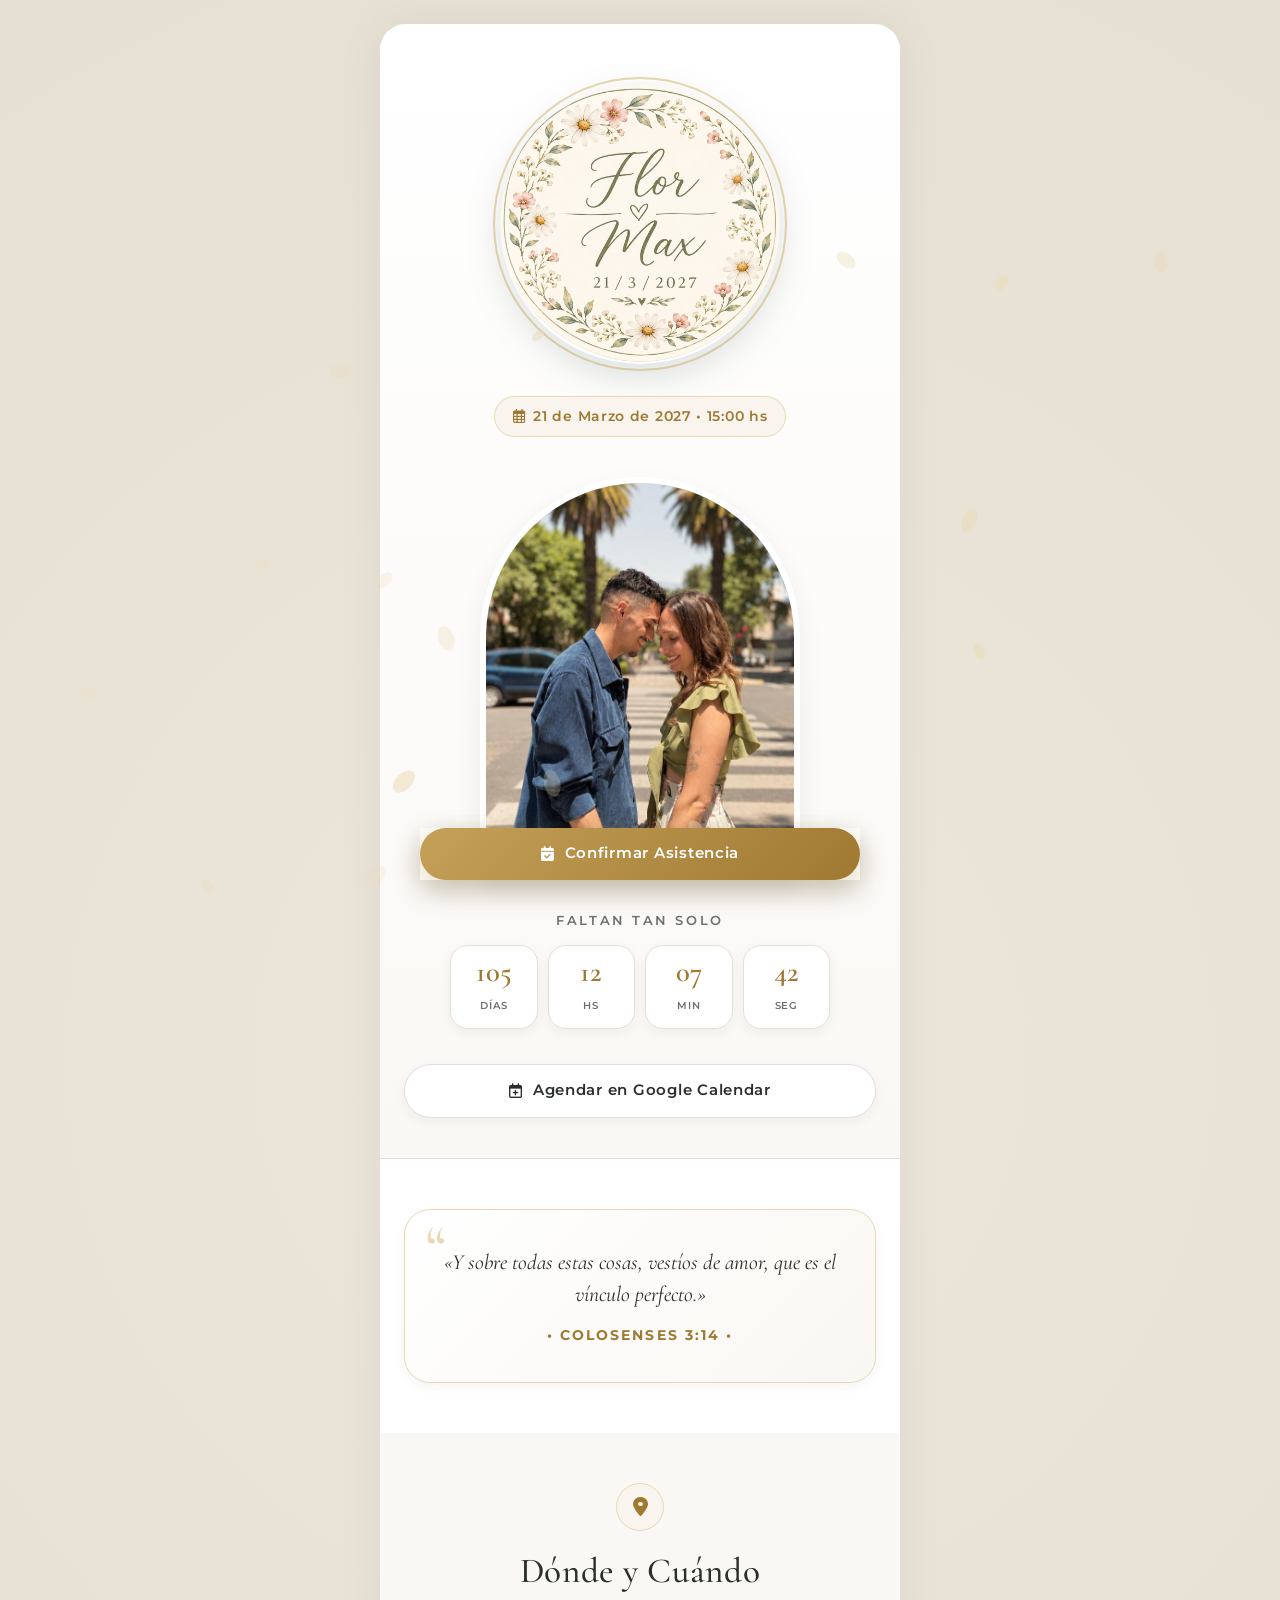
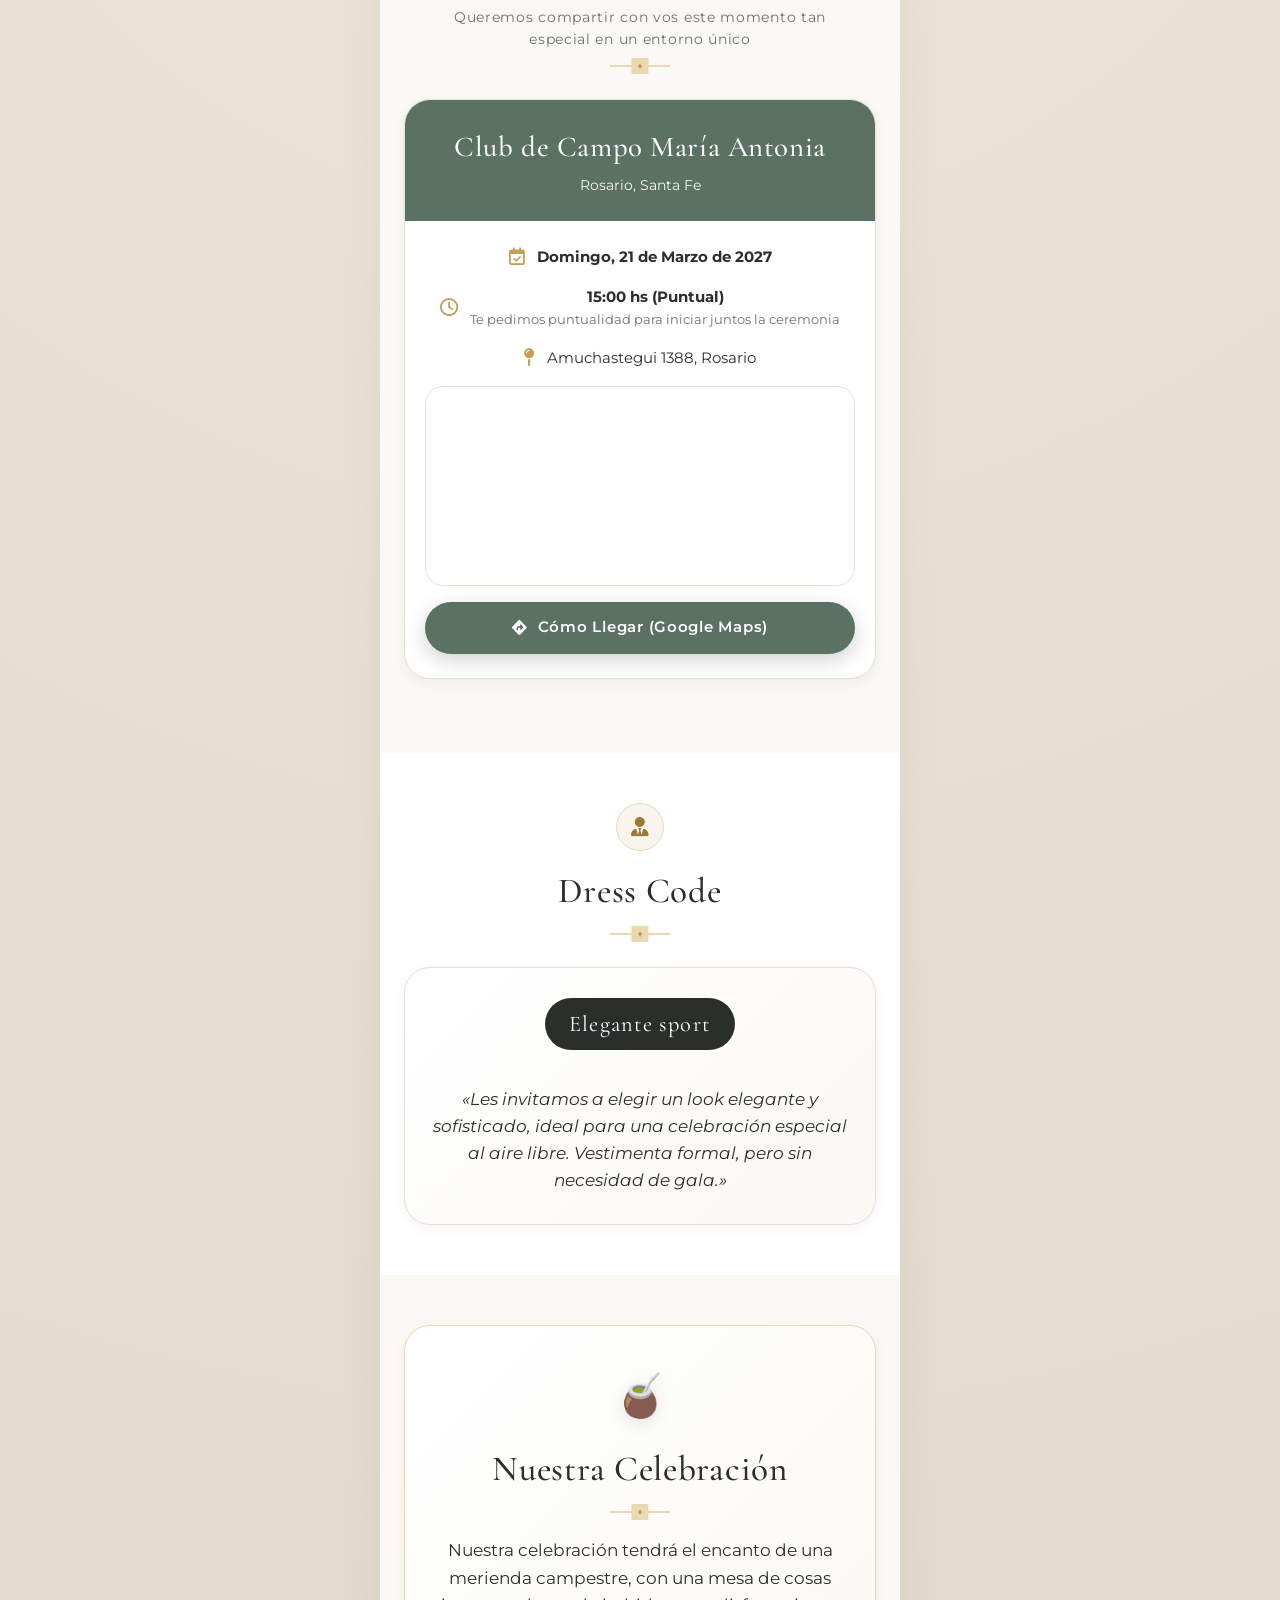
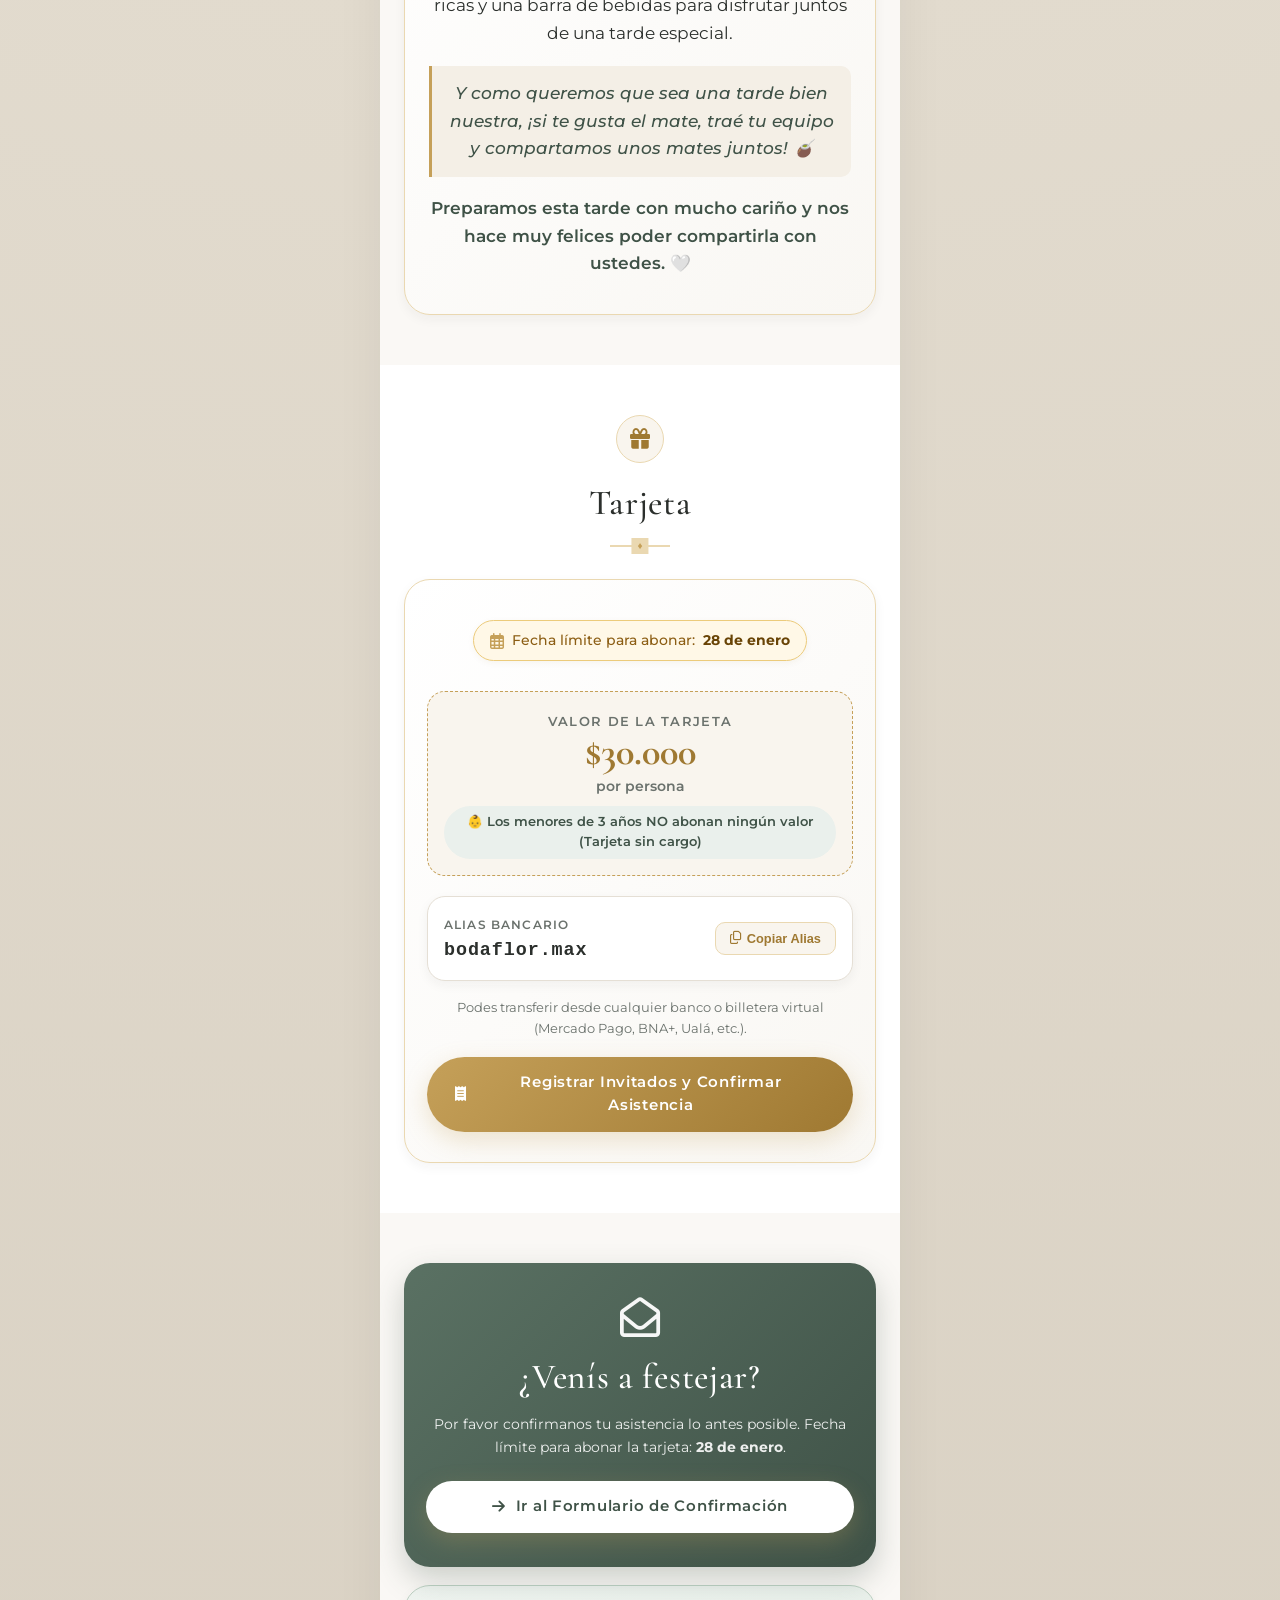
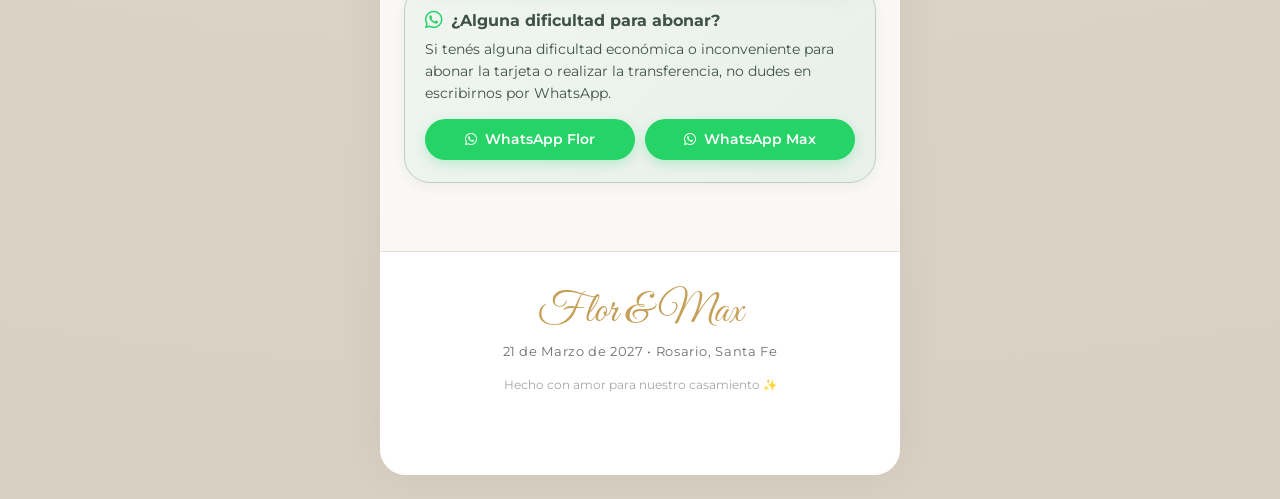
==== commit eca4517d: "Add files via upload" ====
--- a/index.html
+++ b/index.html
@@ -7,11 +7,32 @@
   <meta name="description" content="Invitación de boda de Florencia y Maximiliano. 21 de Marzo de 2027 en Club de Campo María Antonia, Rosario.">
   <meta name="theme-color" content="#4B5842">
   
-  <!-- Open Graph / WhatsApp Preview -->
+  <!-- ==========================================
+       METATAGS OPEN GRAPH / WHATSAPP PREVIEW
+       ========================================== -->
   <meta property="og:type" content="website">
+  <meta property="og:site_name" content="Boda Flor & Max">
   <meta property="og:title" content="Boda Flor & Max • 21 de Marzo de 2027">
-  <meta property="og:description" content="¡Nos casamos! Acompáñanos a celebrar nuestro casamiento en Club de Campo María Antonia, Rosario.">
-  <meta property="og:image" content="assets/images/monograma-flor-y-max.jpg">
+  <meta property="og:description" content="¡Nos Casamos! 💍 Te invitamos a celebrar nuestro casamiento y merienda campestre en Club de Campo María Antonia, Rosario.">
+  
+  <!-- Imagen de Portada para WhatsApp (Foto de los Novios) -->
+  <meta property="og:image" content="assets/images/foto-pareja.jpg">
+  <meta property="og:image:secure_url" content="assets/images/foto-pareja.jpg">
+  <meta property="og:image:type" content="image/jpeg">
+  <meta property="og:image:width" content="1200">
+  <meta property="og:image:height" content="630">
+  <meta property="og:image:alt" content="Flor y Max - Casamiento 21 de Marzo de 2027">
+  
+  <!-- Microdatos Schema.org / Fallback WhatsApp -->
+  <meta itemprop="name" content="Boda Flor & Max • 21 de Marzo de 2027">
+  <meta itemprop="description" content="¡Nos Casamos! Te invitamos a celebrar nuestra boda en Rosario.">
+  <meta itemprop="image" content="assets/images/foto-pareja.jpg">
+
+  <!-- Twitter Card -->
+  <meta name="twitter:card" content="summary_large_image">
+  <meta name="twitter:title" content="Boda Flor & Max • 21 de Marzo de 2027">
+  <meta name="twitter:description" content="¡Nos Casamos! 💍 Te invitamos a celebrar nuestra boda en Club de Campo María Antonia.">
+  <meta name="twitter:image" content="assets/images/foto-pareja.jpg">
   
   <!-- Favicon -->
   <link rel="icon" href="data:image/svg+xml,<svg xmlns='http://www.w3.org/2000/svg' viewBox='0 0 100 100'><text y='.9em' font-size='90'>💍</text></svg>">
--- a/assets/css/styles.css
+++ b/assets/css/styles.css
@@ -1245,6 +1245,19 @@
   border-color: var(--color-gold-dark);
 }
 
+.upload-dropzone.highlight-required {
+  border-color: #D90429 !important;
+  background-color: #FFF0F0 !important;
+  box-shadow: 0 0 18px rgba(217, 4, 41, 0.35);
+  animation: shakeDropzone 0.4s ease-in-out;
+}
+
+@keyframes shakeDropzone {
+  0%, 100% { transform: translateX(0); }
+  20%, 60% { transform: translateX(-6px); }
+  40%, 80% { transform: translateX(6px); }
+}
+
 .upload-dropzone input[type="file"] {
   position: absolute;
   top: 0;
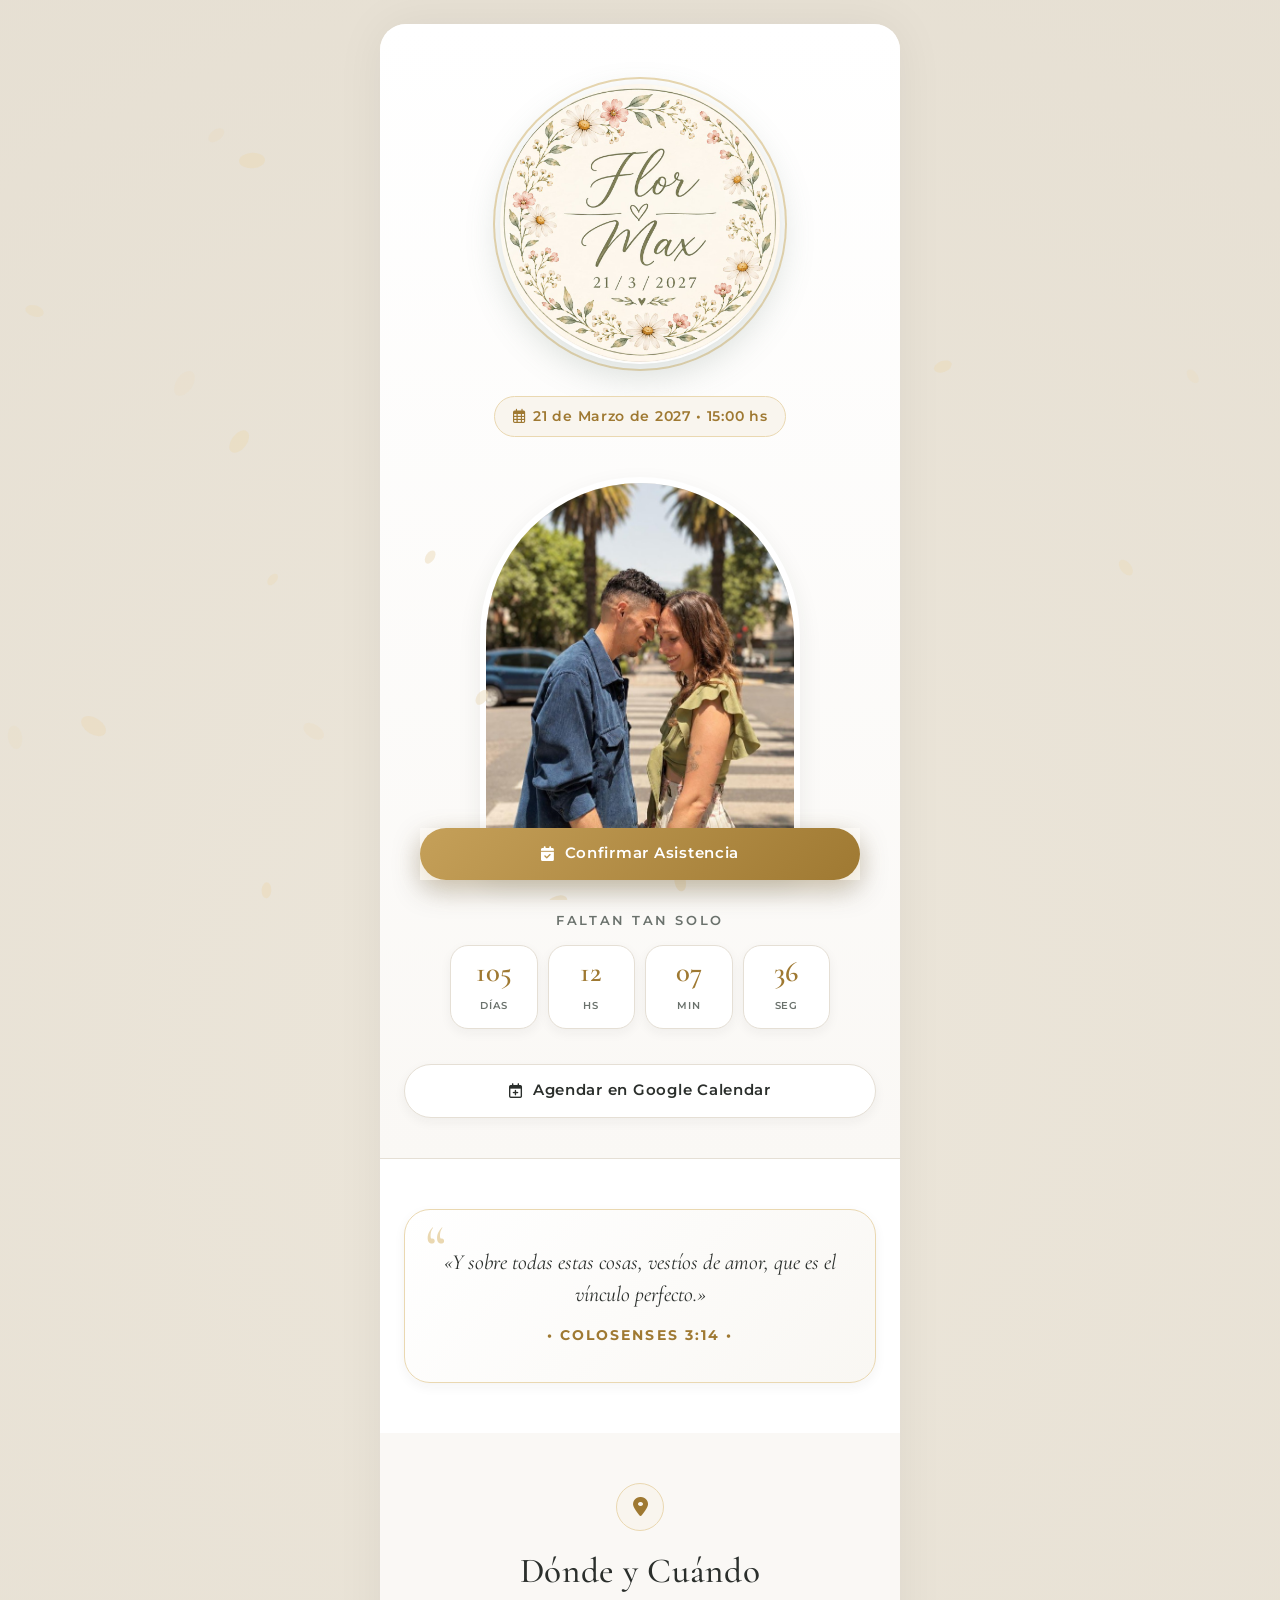
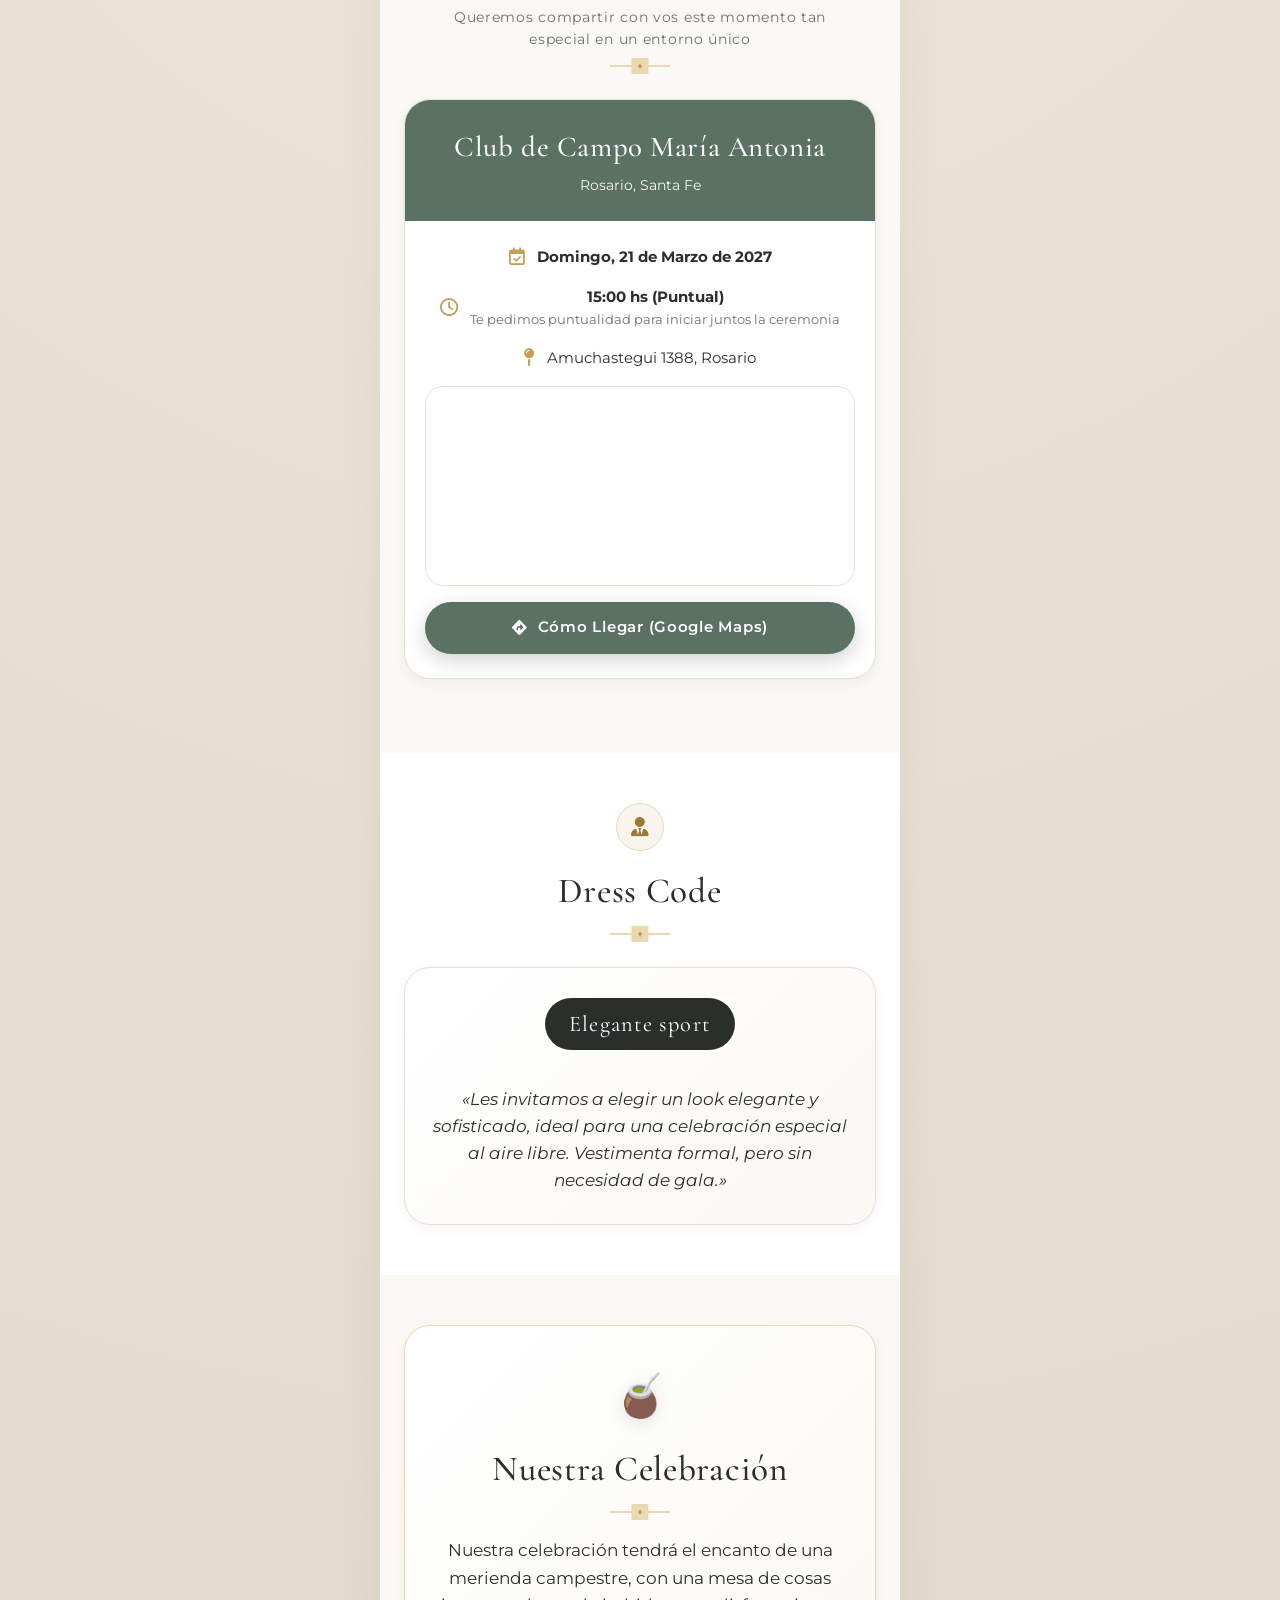
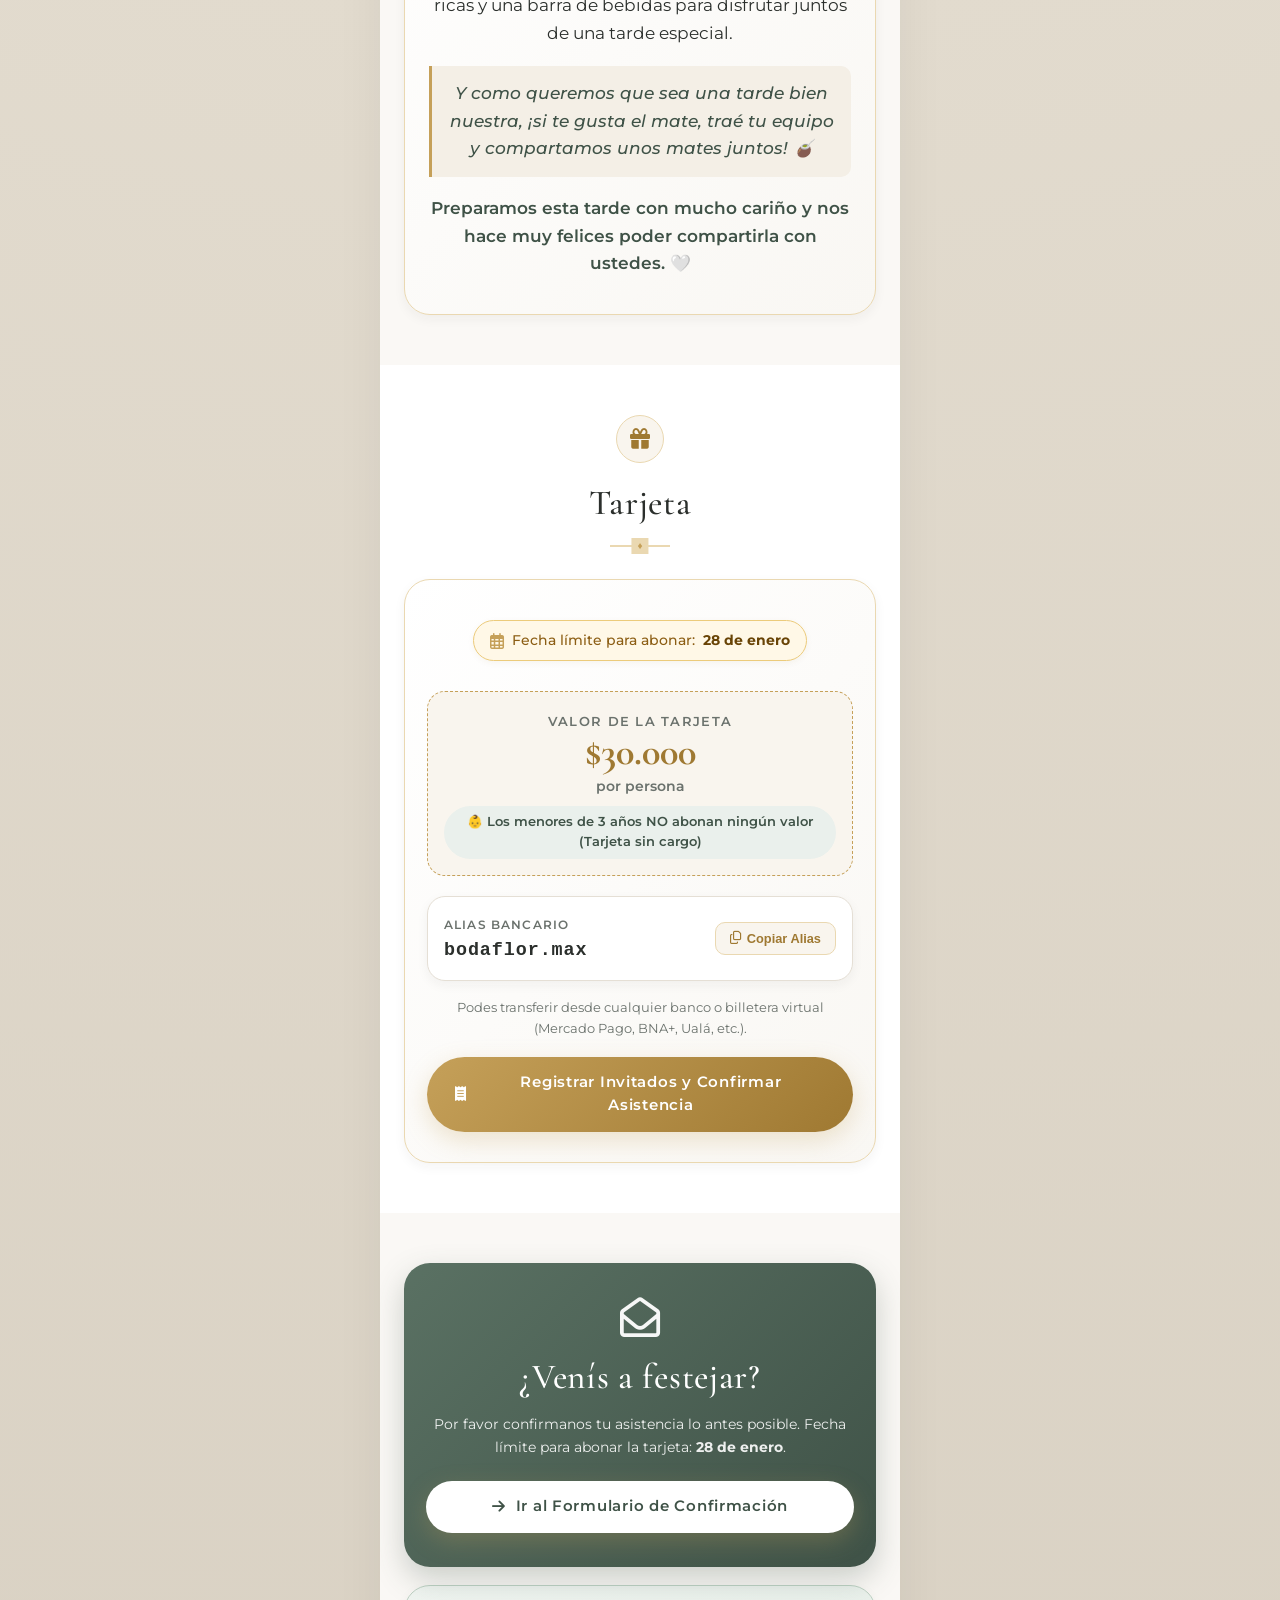
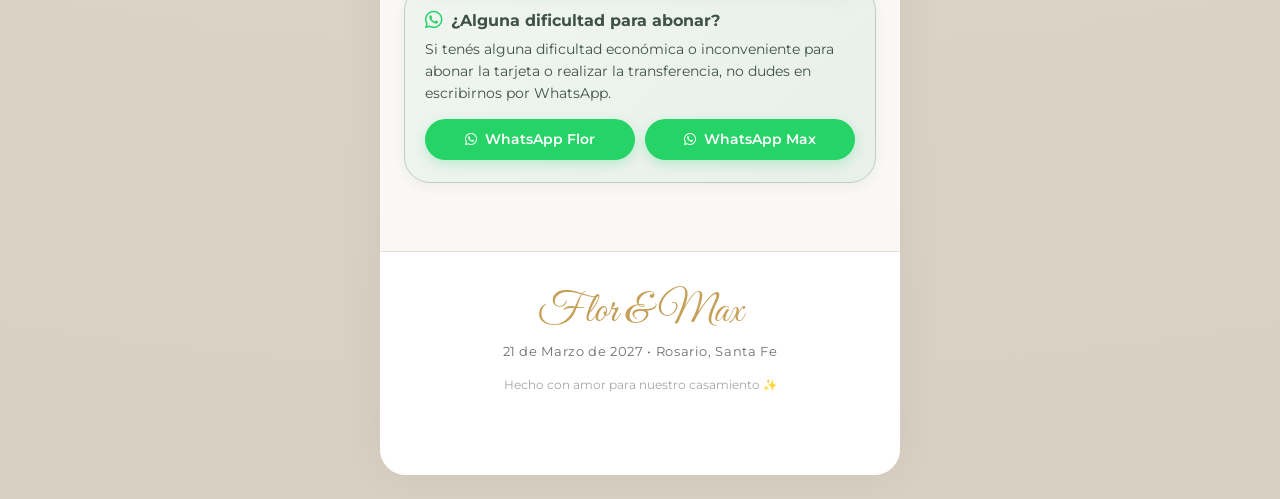
==== commit f4780c8a: "Add files via upload" ====
--- a/index.html
+++ b/index.html
@@ -13,26 +13,26 @@
   <meta property="og:type" content="website">
   <meta property="og:site_name" content="Boda Flor & Max">
   <meta property="og:title" content="Boda Flor & Max • 21 de Marzo de 2027">
-  <meta property="og:description" content="¡Nos Casamos! 💍 Te invitamos a celebrar nuestro casamiento y merienda campestre en Club de Campo María Antonia, Rosario.">
+  <meta property="og:description" content="¡Nos Casamos! 💍 Te invitamos a celebrar nuestro casamiento en Club de Campo María Antonia, Rosario.">
   
-  <!-- Imagen de Portada para WhatsApp (Foto de los Novios) -->
-  <meta property="og:image" content="assets/images/foto-pareja.jpg">
-  <meta property="og:image:secure_url" content="assets/images/foto-pareja.jpg">
+  <!-- Imagen de Portada para WhatsApp (Monograma Flor & Max) -->
+  <meta property="og:image" content="assets/images/monograma-flor-y-max.jpg">
+  <meta property="og:image:secure_url" content="assets/images/monograma-flor-y-max.jpg">
   <meta property="og:image:type" content="image/jpeg">
-  <meta property="og:image:width" content="1200">
-  <meta property="og:image:height" content="630">
-  <meta property="og:image:alt" content="Flor y Max - Casamiento 21 de Marzo de 2027">
+  <meta property="og:image:width" content="1024">
+  <meta property="og:image:height" content="1024">
+  <meta property="og:image:alt" content="Flor & Max - 21 de Marzo de 2027">
   
   <!-- Microdatos Schema.org / Fallback WhatsApp -->
   <meta itemprop="name" content="Boda Flor & Max • 21 de Marzo de 2027">
   <meta itemprop="description" content="¡Nos Casamos! Te invitamos a celebrar nuestra boda en Rosario.">
-  <meta itemprop="image" content="assets/images/foto-pareja.jpg">
+  <meta itemprop="image" content="assets/images/monograma-flor-y-max.jpg">
 
   <!-- Twitter Card -->
   <meta name="twitter:card" content="summary_large_image">
   <meta name="twitter:title" content="Boda Flor & Max • 21 de Marzo de 2027">
   <meta name="twitter:description" content="¡Nos Casamos! 💍 Te invitamos a celebrar nuestra boda en Club de Campo María Antonia.">
-  <meta name="twitter:image" content="assets/images/foto-pareja.jpg">
+  <meta name="twitter:image" content="assets/images/monograma-flor-y-max.jpg">
   
   <!-- Favicon -->
   <link rel="icon" href="data:image/svg+xml,<svg xmlns='http://www.w3.org/2000/svg' viewBox='0 0 100 100'><text y='.9em' font-size='90'>💍</text></svg>">
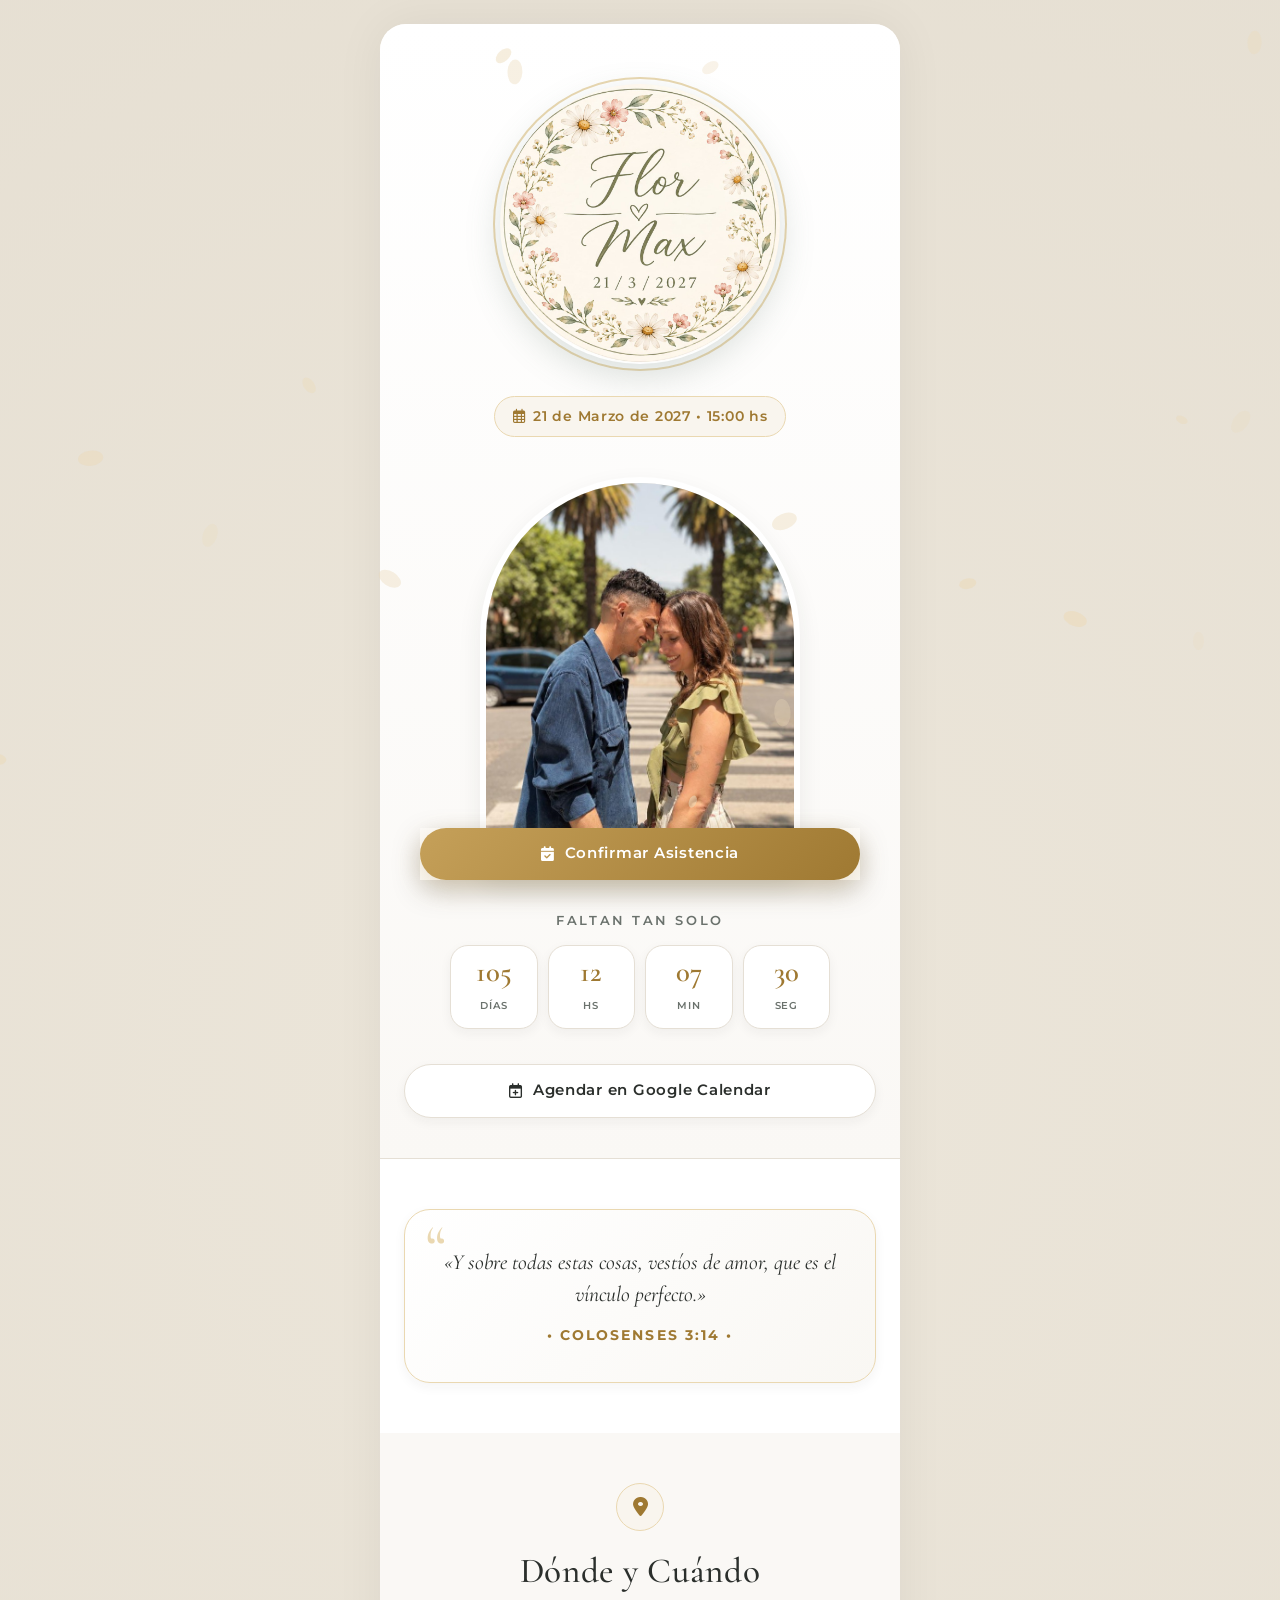
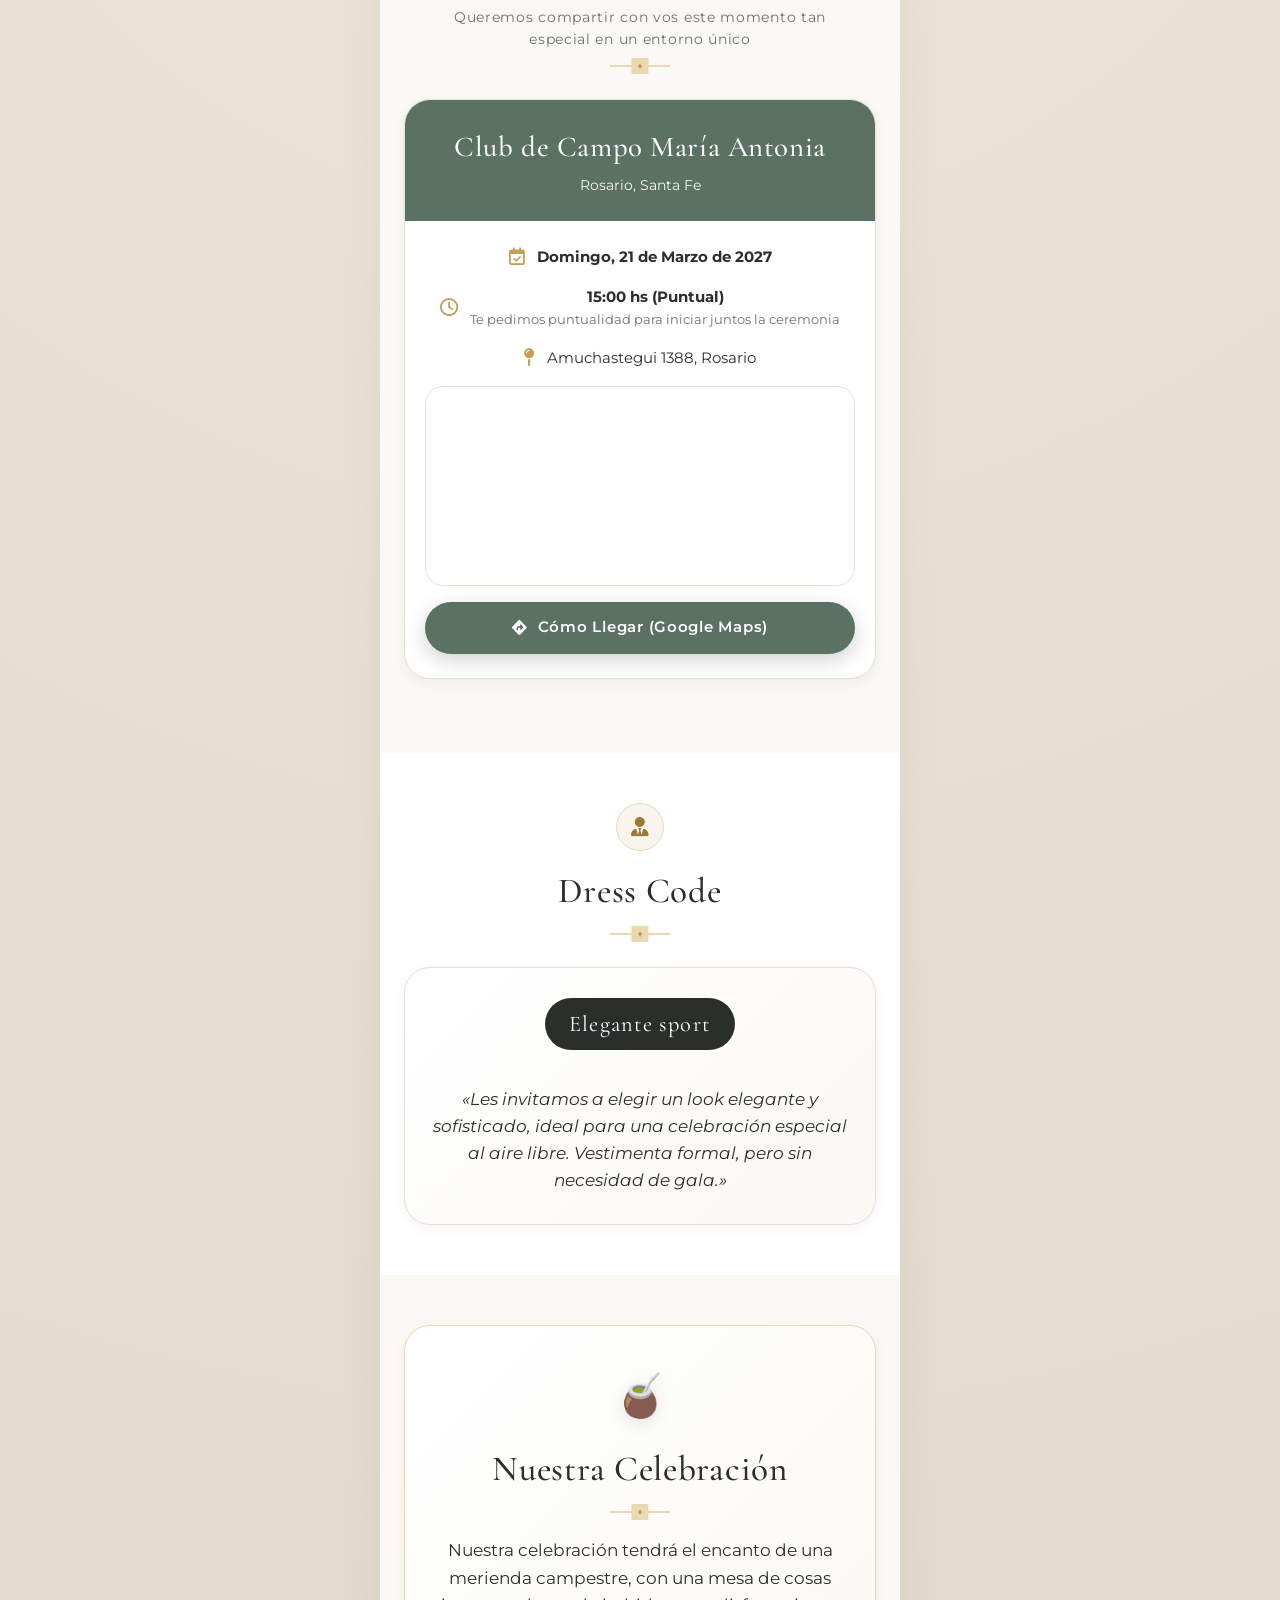
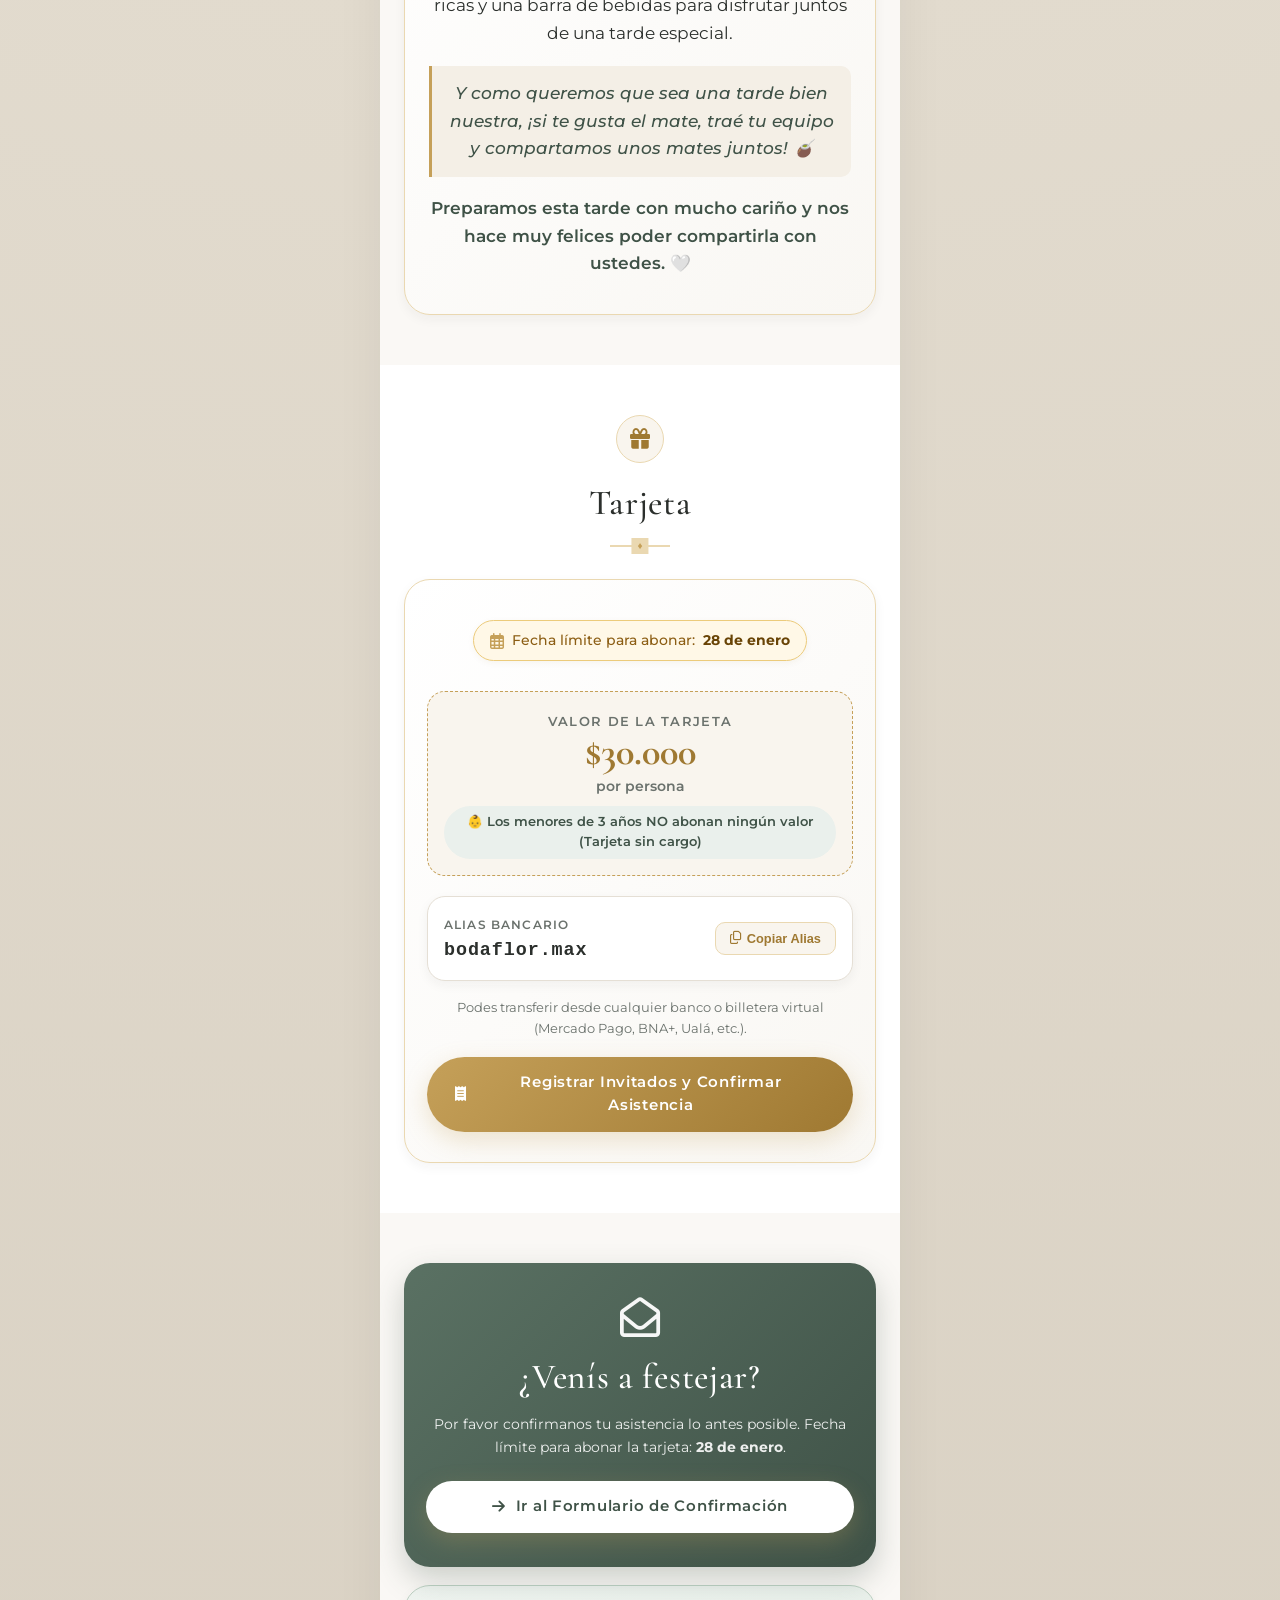
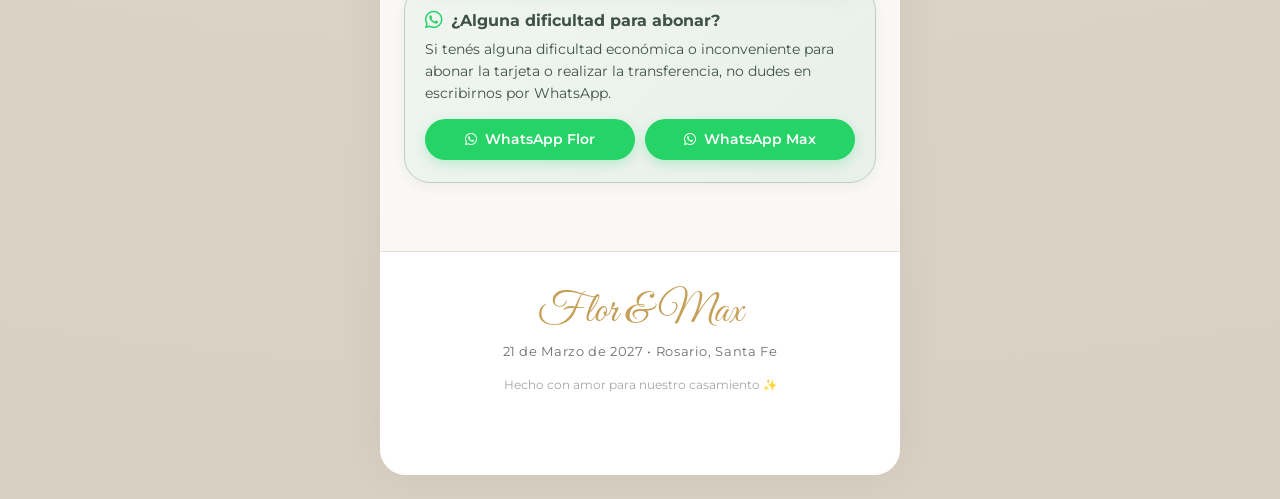
==== commit 7837fca7: "Add files via upload" ====
--- a/index.html
+++ b/index.html
@@ -12,12 +12,13 @@
        ========================================== -->
   <meta property="og:type" content="website">
   <meta property="og:site_name" content="Boda Flor & Max">
+  <meta property="og:url" content="https://bodaflor-max.netlify.app/">
   <meta property="og:title" content="Boda Flor & Max • 21 de Marzo de 2027">
   <meta property="og:description" content="¡Nos Casamos! 💍 Te invitamos a celebrar nuestro casamiento en Club de Campo María Antonia, Rosario.">
   
   <!-- Imagen de Portada para WhatsApp (Monograma Flor & Max) -->
-  <meta property="og:image" content="assets/images/monograma-flor-y-max.jpg">
-  <meta property="og:image:secure_url" content="assets/images/monograma-flor-y-max.jpg">
+  <meta property="og:image" content="https://bodaflor-max.netlify.app/assets/images/monograma-flor-y-max.jpg">
+  <meta property="og:image:secure_url" content="https://bodaflor-max.netlify.app/assets/images/monograma-flor-y-max.jpg">
   <meta property="og:image:type" content="image/jpeg">
   <meta property="og:image:width" content="1024">
   <meta property="og:image:height" content="1024">
@@ -26,13 +27,13 @@
   <!-- Microdatos Schema.org / Fallback WhatsApp -->
   <meta itemprop="name" content="Boda Flor & Max • 21 de Marzo de 2027">
   <meta itemprop="description" content="¡Nos Casamos! Te invitamos a celebrar nuestra boda en Rosario.">
-  <meta itemprop="image" content="assets/images/monograma-flor-y-max.jpg">
+  <meta itemprop="image" content="https://bodaflor-max.netlify.app/assets/images/monograma-flor-y-max.jpg">
 
   <!-- Twitter Card -->
   <meta name="twitter:card" content="summary_large_image">
   <meta name="twitter:title" content="Boda Flor & Max • 21 de Marzo de 2027">
   <meta name="twitter:description" content="¡Nos Casamos! 💍 Te invitamos a celebrar nuestra boda en Club de Campo María Antonia.">
-  <meta name="twitter:image" content="assets/images/monograma-flor-y-max.jpg">
+  <meta name="twitter:image" content="https://bodaflor-max.netlify.app/assets/images/monograma-flor-y-max.jpg">
   
   <!-- Favicon -->
   <link rel="icon" href="data:image/svg+xml,<svg xmlns='http://www.w3.org/2000/svg' viewBox='0 0 100 100'><text y='.9em' font-size='90'>💍</text></svg>">
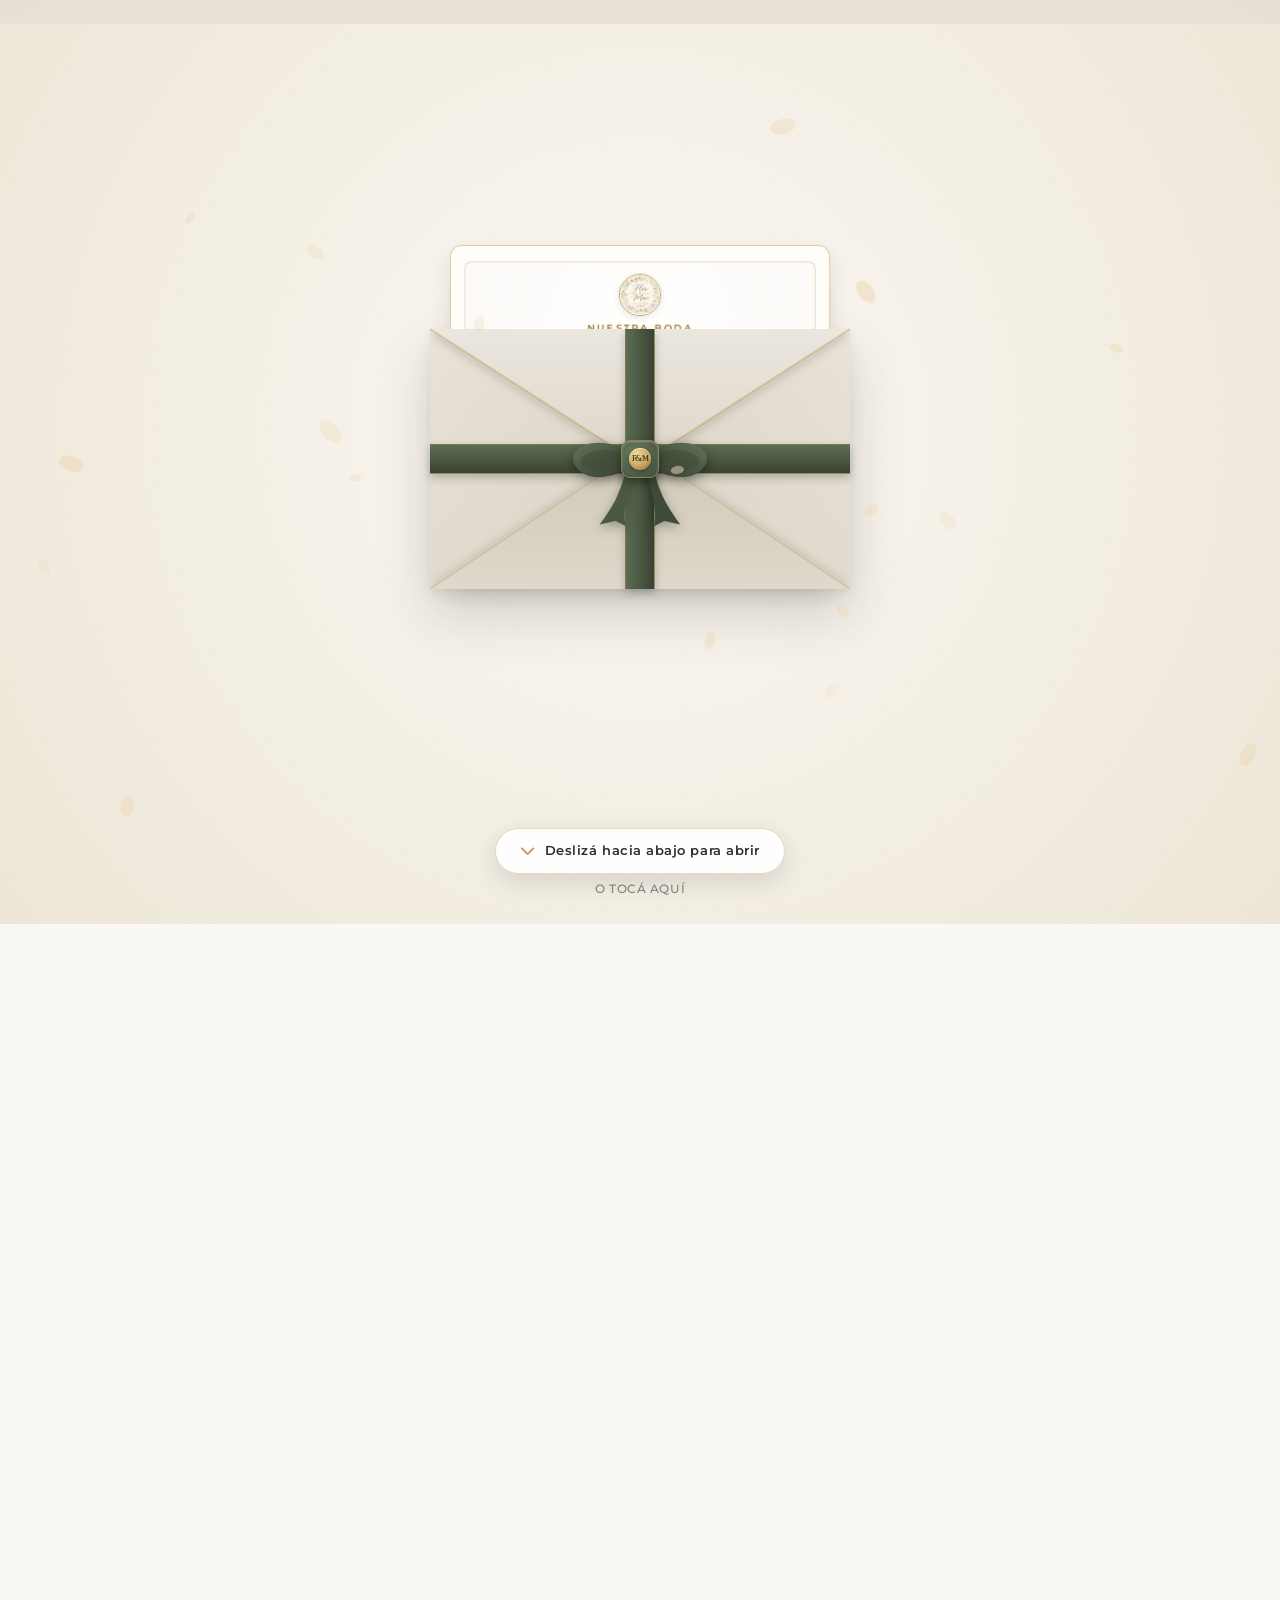
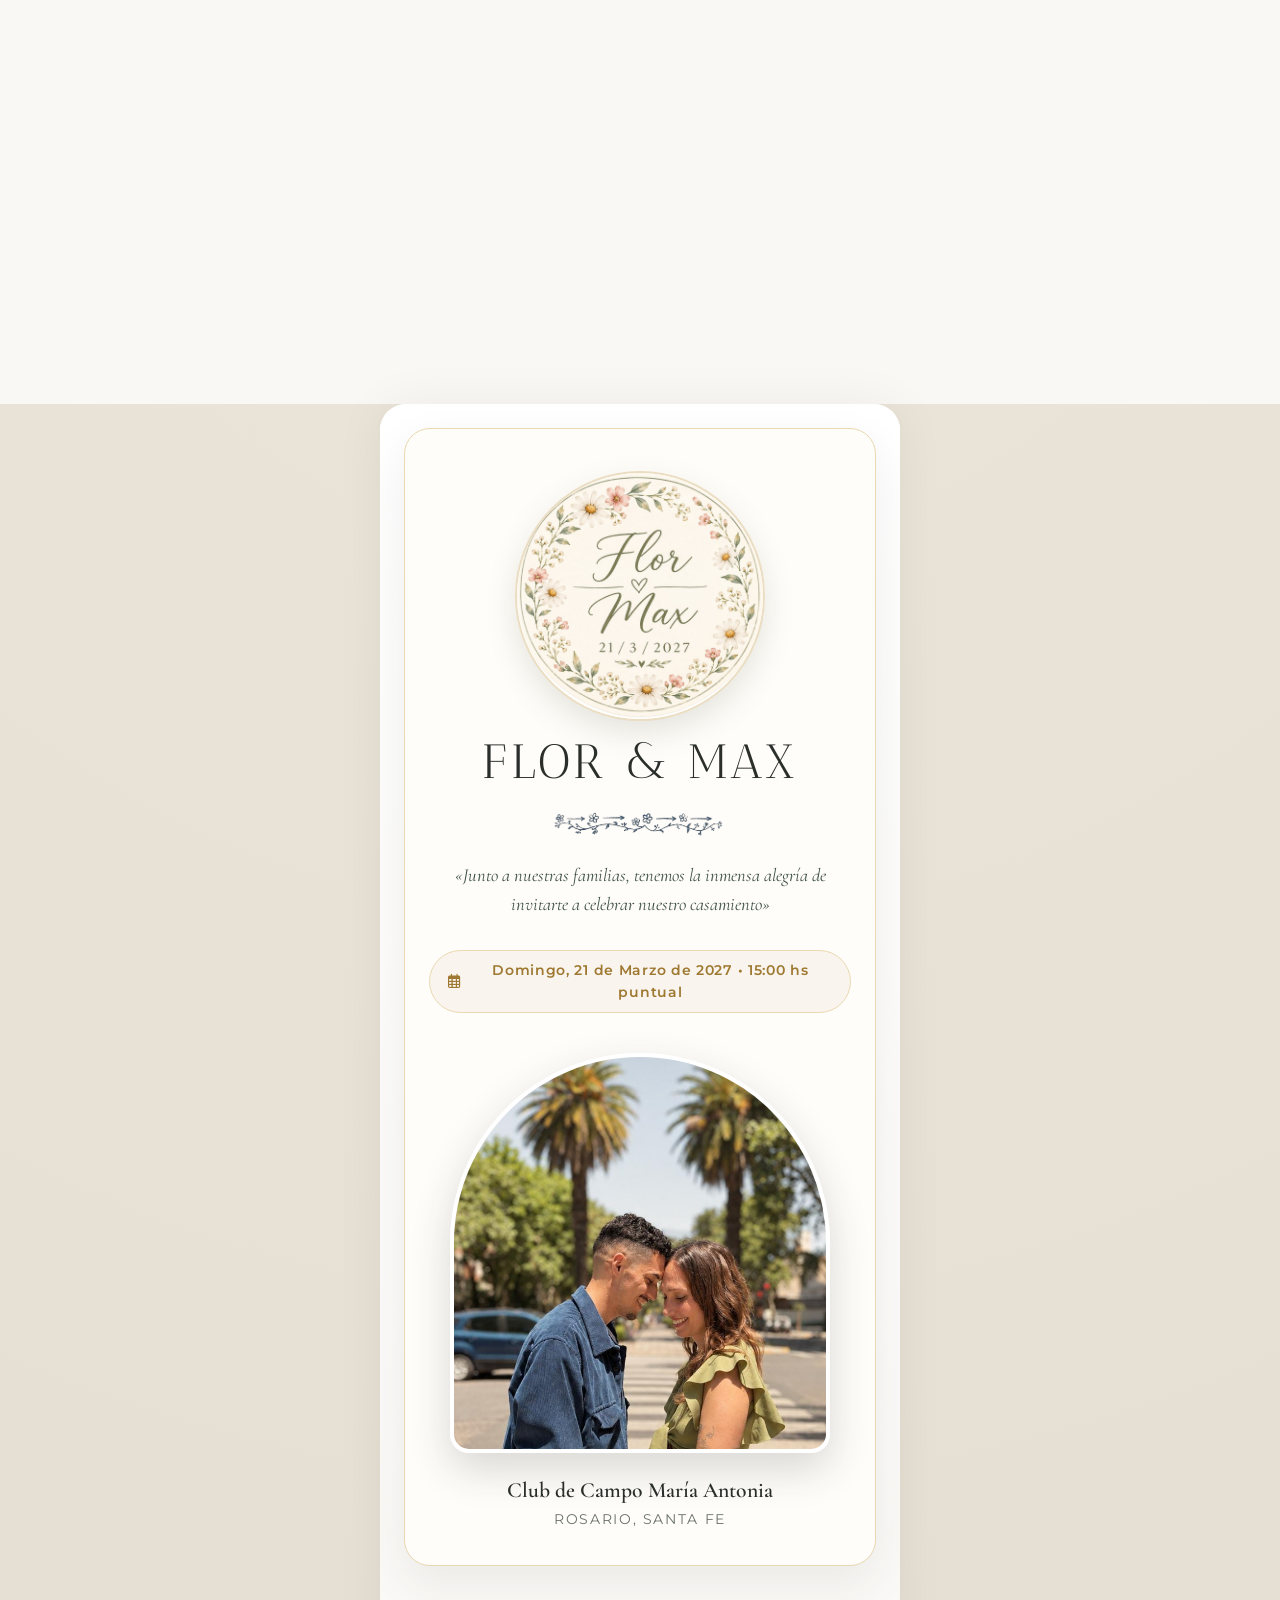
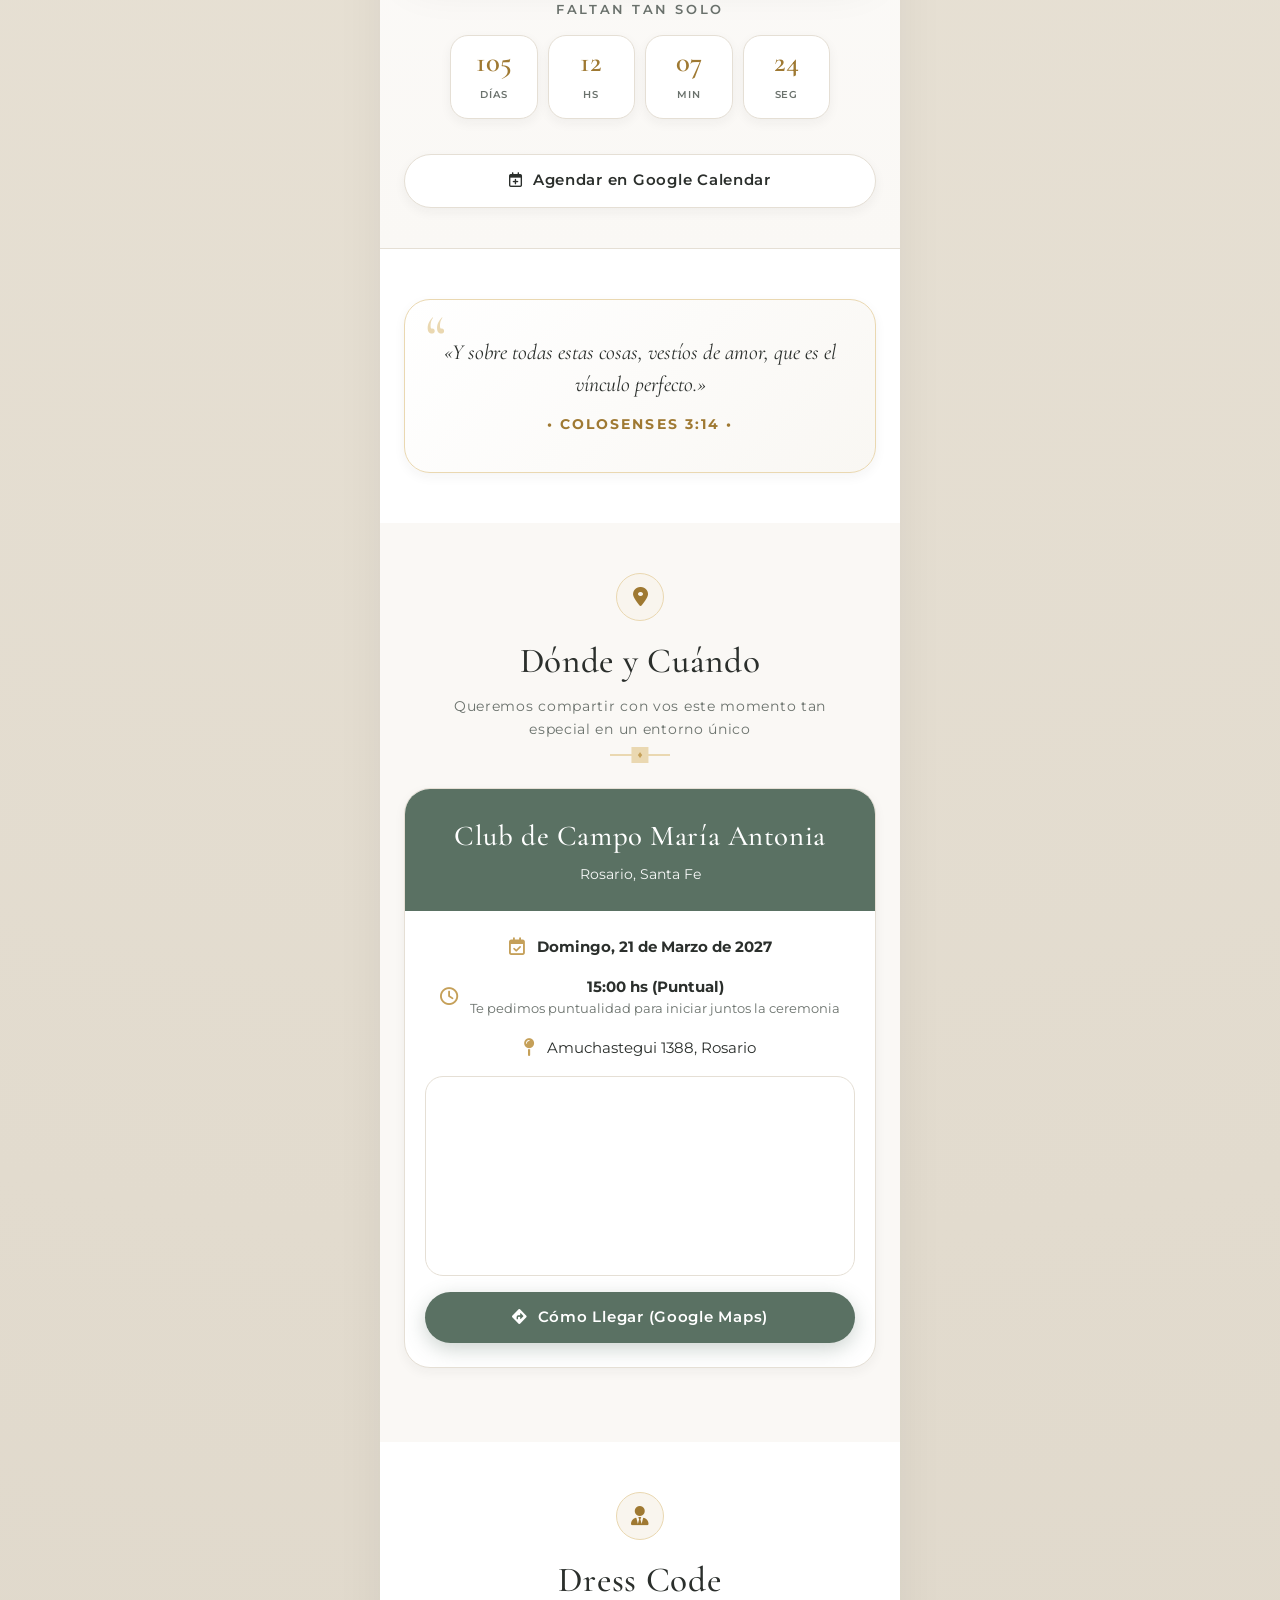
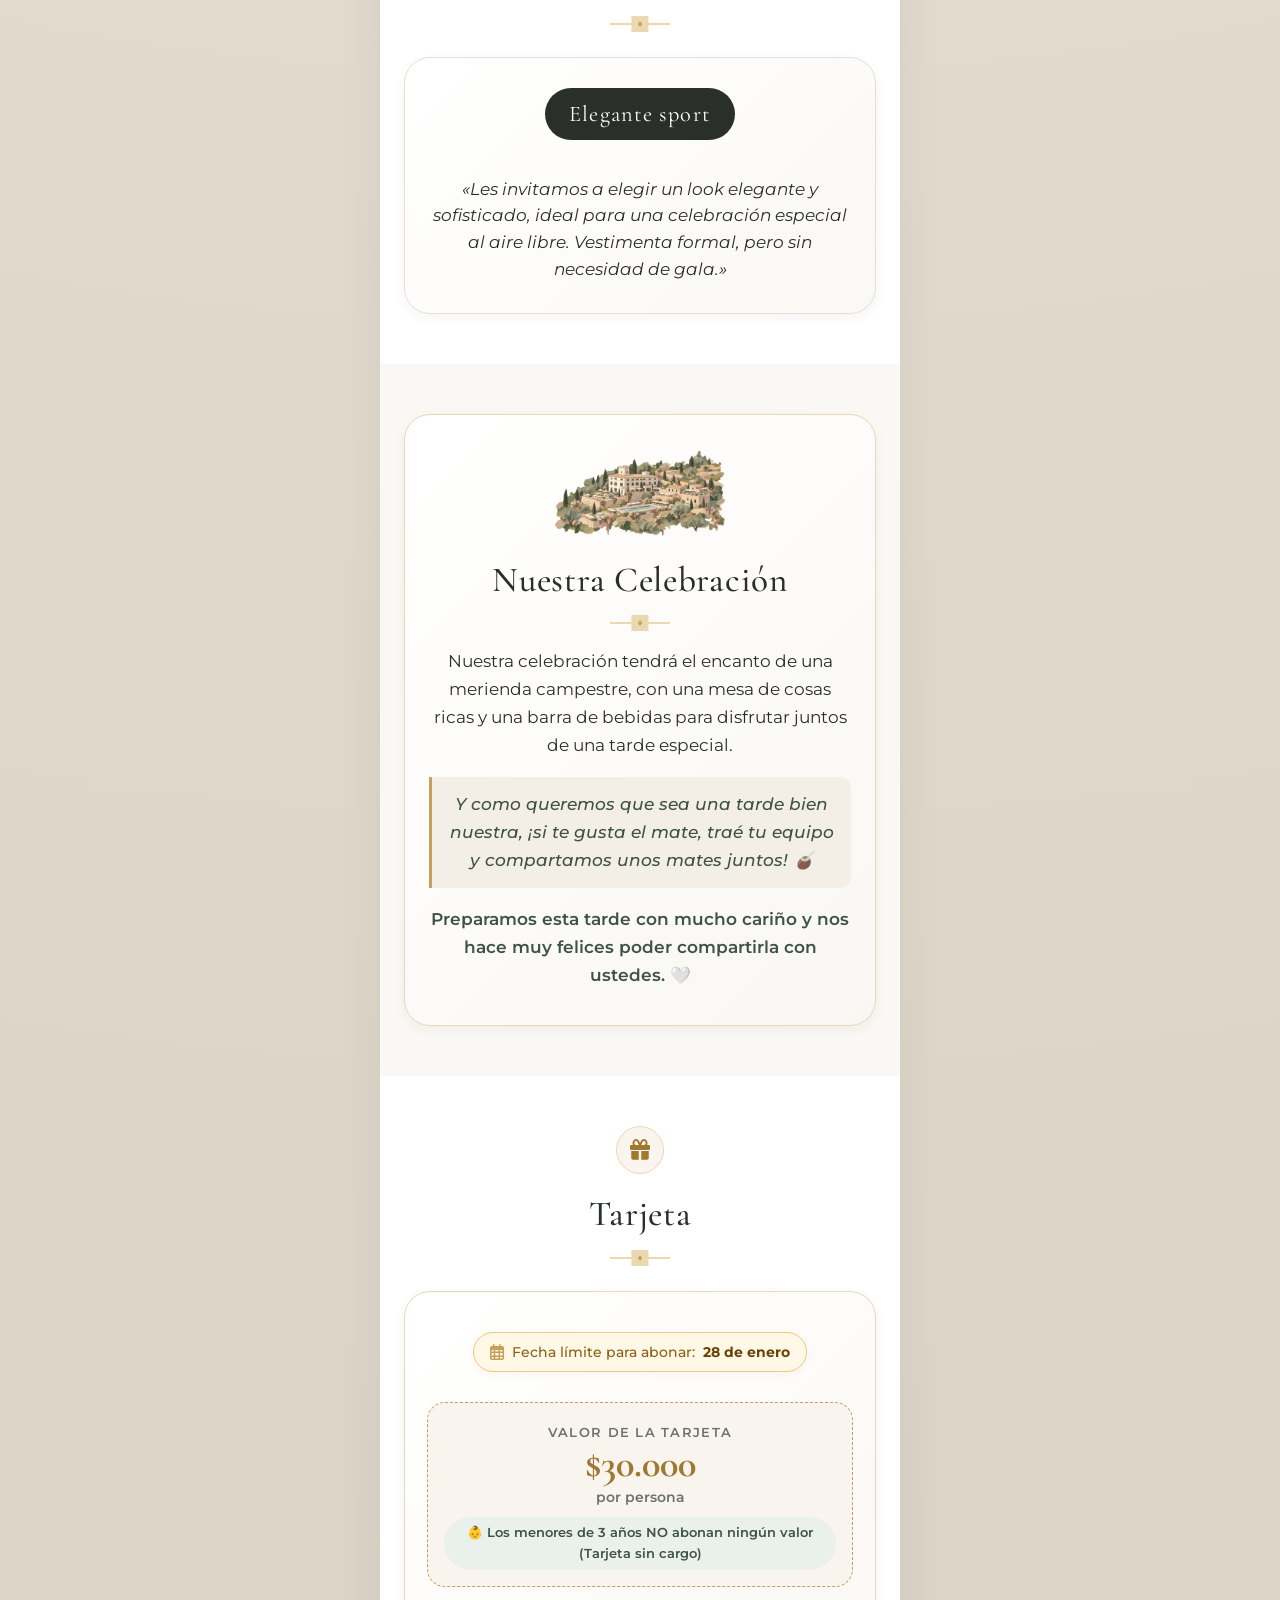
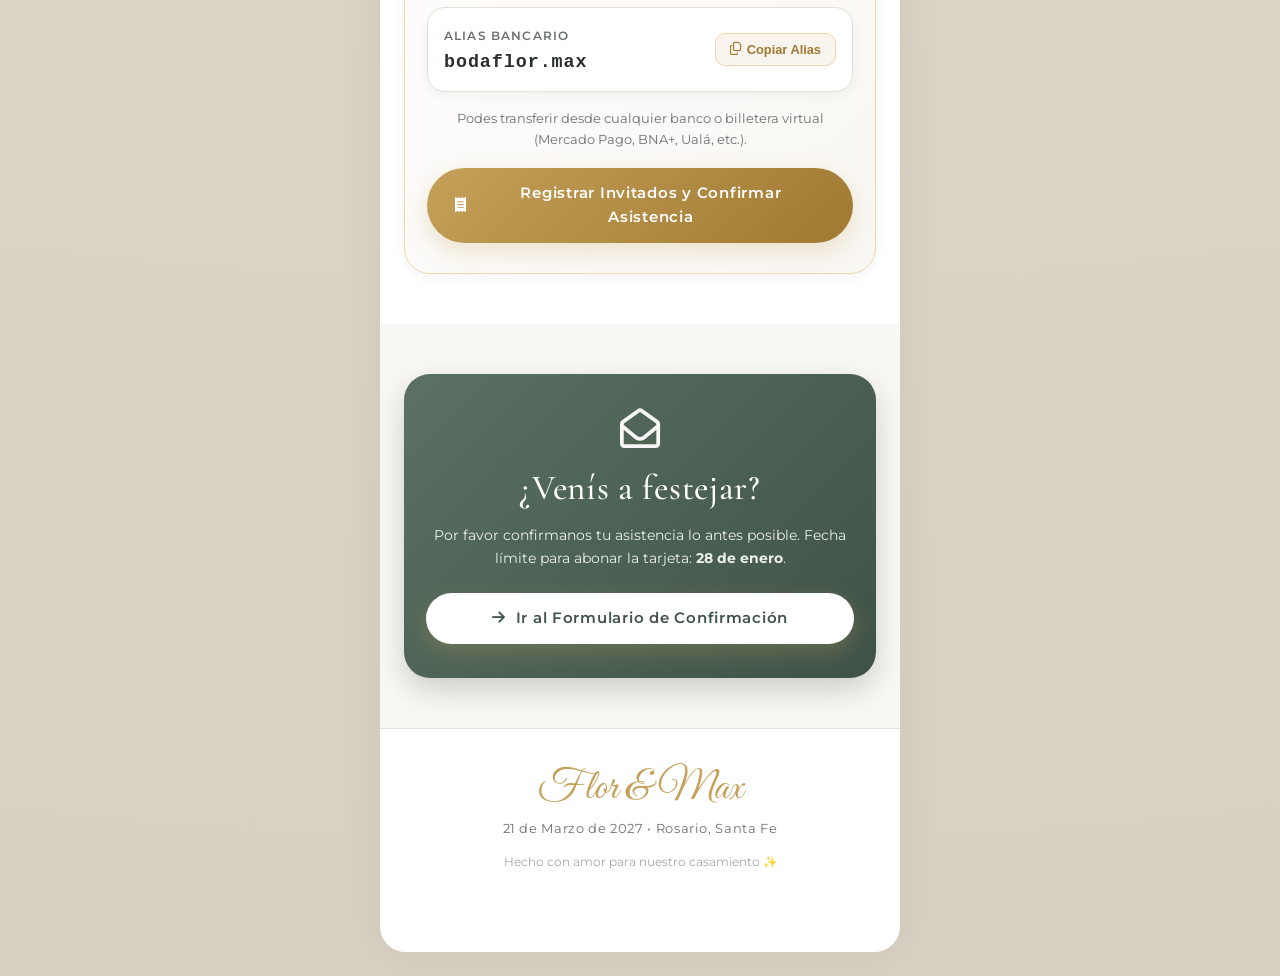
==== commit 25d289e7: "Add files via upload" ====
--- a/index.html
+++ b/index.html
@@ -38,10 +38,10 @@
   <!-- Favicon -->
   <link rel="icon" href="data:image/svg+xml,<svg xmlns='http://www.w3.org/2000/svg' viewBox='0 0 100 100'><text y='.9em' font-size='90'>💍</text></svg>">
 
-  <!-- Google Fonts: Cormorant Garamond, Great Vibes, Montserrat -->
+  <!-- Google Fonts: Antic Didone (Estilo Fresco), Cormorant Garamond, Great Vibes, Montserrat -->
   <link rel="preconnect" href="https://fonts.googleapis.com">
   <link rel="preconnect" href="https://fonts.gstatic.com" crossorigin>
-  <link href="https://fonts.googleapis.com/css2?family=Cormorant+Garamond:ital,wght@0,400;0,600;0,700;1,400;1,600&family=Great+Vibes&family=Montserrat:wght@300;400;500;600;700&display=swap" rel="stylesheet">
+  <link href="https://fonts.googleapis.com/css2?family=Antic+Didone&family=Cormorant+Garamond:ital,wght@0,400;0,600;0,700;1,400;1,600&family=Great+Vibes&family=Montserrat:wght@300;400;500;600;700&display=swap" rel="stylesheet">
 
   <!-- Font Awesome Icons -->
   <link rel="stylesheet" href="https://cdnjs.cloudflare.com/ajax/libs/font-awesome/6.5.1/css/all.min.css">
@@ -51,11 +51,192 @@
 </head>
 <body>
 
+  <!-- ========================================================
+       EXPERIENCIA SCROLL-DRIVEN: SOBRE INTERACTIVO CON LAZO (THE DIGITAL YES - FRESCO)
+       Apertura controlada a medida que se desliza la pantalla hacia abajo
+       ======================================================== -->
+  <section class="envelope-scroll-experience" id="envelopeScrollSection">
+    <div class="envelope-sticky-viewport" id="envelopeStickyViewport">
+      
+      <!-- Fondo decorativo sutil -->
+      <div class="envelope-backdrop"></div>
+
+      <!-- Contenedor 3D del Sobre -->
+      <div class="scroll-envelope-wrapper" id="scrollEnvelopeWrapper">
+        
+        <!-- Base / Fondo interior del sobre -->
+        <div class="scroll-envelope-back">
+          <div class="envelope-inner-lining">
+            <span class="lining-monogram">F &bull; M</span>
+          </div>
+        </div>
+
+        <!-- Carta interna de invitación que se eleva suavemente con el scroll -->
+        <div class="scroll-envelope-card" id="scrollEnvelopeCard">
+          <div class="card-inner-border">
+            <div class="card-top-detail">
+              <img src="assets/images/monograma-flor-y-max.jpg" alt="Flor & Max" class="card-monogram">
+              <span class="card-tagline">Nuestra Boda</span>
+            </div>
+            <h2 class="card-names">Flor & Max</h2>
+            <img src="assets/fresco/floral-divider-DJovYoL0.png" alt="Detalle floral" class="card-divider">
+            <div class="card-date-badge">21 · MARZO · 2027</div>
+            <div class="card-photo-arch">
+              <img src="assets/images/foto-pareja.jpg" alt="Flor y Max Casamiento">
+            </div>
+            <p class="card-venue">Club de Campo María Antonia &bull; Rosario</p>
+          </div>
+        </div>
+
+        <!-- Solapa triangular superior plegable en 3D (rotateX) -->
+        <div class="scroll-envelope-flap" id="scrollEnvelopeFlap">
+          <!-- Cara frontal (visible cuando el sobre está cerrado) -->
+          <div class="flap-face flap-front">
+            <svg viewBox="0 0 420 135" preserveAspectRatio="none" class="flap-svg">
+              <defs>
+                <linearGradient id="flapFrontGrad" x1="0%" y1="0%" x2="0%" y2="100%">
+                  <stop offset="0%" stop-color="#EBE6DE"/>
+                  <stop offset="100%" stop-color="#DDD6CA"/>
+                </linearGradient>
+                <filter id="flapShadow" x="-10%" y="0%" width="120%" height="130%">
+                  <feDropShadow dx="0" dy="4" stdDeviation="5" flood-color="#232A21" flood-opacity="0.18"/>
+                </filter>
+              </defs>
+              <polygon points="0,0 420,0 210,135" fill="url(#flapFrontGrad)" filter="url(#flapShadow)"/>
+              <polyline points="0,0 210,135 420,0" fill="none" stroke="rgba(197, 160, 89, 0.45)" stroke-width="2"/>
+            </svg>
+          </div>
+          <!-- Cara posterior (visible cuando la solapa se levanta en 3D hacia arriba) -->
+          <div class="flap-face flap-back">
+            <svg viewBox="0 0 420 135" preserveAspectRatio="none" class="flap-svg">
+              <defs>
+                <linearGradient id="flapBackGrad" x1="0%" y1="0%" x2="0%" y2="100%">
+                  <stop offset="0%" stop-color="#FBF8F2"/>
+                  <stop offset="100%" stop-color="#EDE7DC"/>
+                </linearGradient>
+              </defs>
+              <polygon points="0,0 420,0 210,135" fill="url(#flapBackGrad)"/>
+              <polyline points="0,0 210,135 420,0" fill="none" stroke="rgba(197, 160, 89, 0.35)" stroke-width="1.5"/>
+            </svg>
+            <div class="flap-back-seal">
+              <div class="seal-inner-circle">F&bull;M</div>
+            </div>
+          </div>
+        </div>
+
+        <!-- Bolsillo frontal del sobre que resguarda la carta -->
+        <div class="scroll-envelope-pocket">
+          <svg viewBox="0 0 420 260" preserveAspectRatio="none" class="pocket-svg">
+            <defs>
+              <linearGradient id="pocketLeftGrad" x1="0%" y1="0%" x2="100%" y2="100%">
+                <stop offset="0%" stop-color="#E8E2D7"/>
+                <stop offset="100%" stop-color="#DAD3C5"/>
+              </linearGradient>
+              <linearGradient id="pocketRightGrad" x1="100%" y1="0%" x2="0%" y2="100%">
+                <stop offset="0%" stop-color="#E8E2D7"/>
+                <stop offset="100%" stop-color="#DAD3C5"/>
+              </linearGradient>
+              <linearGradient id="pocketBottomGrad" x1="0%" y1="100%" x2="0%" y2="0%">
+                <stop offset="0%" stop-color="#DFD8CB"/>
+                <stop offset="100%" stop-color="#CFC7B7"/>
+              </linearGradient>
+              <filter id="pocketShadow" x="-10%" y="-10%" width="120%" height="120%">
+                <feDropShadow dx="0" dy="-3" stdDeviation="4" flood-color="#232A21" flood-opacity="0.14"/>
+              </filter>
+            </defs>
+            <!-- Pliegues laterales -->
+            <polygon points="0,0 210,130 0,260" fill="url(#pocketLeftGrad)"/>
+            <polygon points="420,0 210,130 420,260" fill="url(#pocketRightGrad)"/>
+            <!-- Pliegue inferior sobrepuesto con sombra y bordes dorados -->
+            <polygon points="0,260 210,120 420,260" fill="url(#pocketBottomGrad)" filter="url(#pocketShadow)"/>
+            <polyline points="0,260 210,120 420,260" fill="none" stroke="rgba(197, 160, 89, 0.4)" stroke-width="1.5"/>
+          </svg>
+        </div>
+
+        <!-- Cintas de Seda Verde Oliva con Ribetes Dorados -->
+        <div class="scroll-ribbon-horizontal-left" id="ribbonHLeft"></div>
+        <div class="scroll-ribbon-horizontal-right" id="ribbonHRight"></div>
+        <div class="scroll-ribbon-vertical-top" id="ribbonVTop"></div>
+        <div class="scroll-ribbon-vertical-bottom" id="ribbonVBottom"></div>
+
+        <!-- Lazo Central de Seda que se Desata al Hacer Scroll -->
+        <div class="scroll-bow-container" id="scrollBowContainer">
+          <!-- Bucle Izquierdo del Lazo -->
+          <div class="bow-loop bow-loop-left" id="bowLoopLeft">
+            <svg viewBox="0 0 70 50" class="bow-svg">
+              <defs>
+                <linearGradient id="silkGradLeft" x1="0%" y1="0%" x2="100%" y2="100%">
+                  <stop offset="0%" stop-color="#64765C"/>
+                  <stop offset="45%" stop-color="#4B5842"/>
+                  <stop offset="100%" stop-color="#353E2F"/>
+                </linearGradient>
+              </defs>
+              <path d="M68,25 C50,5 15,2 3,18 C-4,28 8,46 32,44 C52,42 66,32 68,25 Z" fill="url(#silkGradLeft)" filter="drop-shadow(0 3px 6px rgba(0,0,0,0.35))"/>
+              <path d="M65,25 C45,12 25,12 12,22 C5,27 12,38 28,37 C46,35 60,28 65,25 Z" fill="#3D4836" opacity="0.45"/>
+            </svg>
+          </div>
+
+          <!-- Bucle Derecho del Lazo -->
+          <div class="bow-loop bow-loop-right" id="bowLoopRight">
+            <svg viewBox="0 0 70 50" class="bow-svg">
+              <defs>
+                <linearGradient id="silkGradRight" x1="100%" y1="0%" x2="0%" y2="100%">
+                  <stop offset="0%" stop-color="#64765C"/>
+                  <stop offset="45%" stop-color="#4B5842"/>
+                  <stop offset="100%" stop-color="#353E2F"/>
+                </linearGradient>
+              </defs>
+              <path d="M2,25 C20,5 55,2 67,18 C74,28 62,46 38,44 C18,42 4,32 2,25 Z" fill="url(#silkGradRight)" filter="drop-shadow(0 3px 6px rgba(0,0,0,0.35))"/>
+              <path d="M5,25 C25,12 45,12 58,22 C65,27 58,38 42,37 C24,35 10,28 5,25 Z" fill="#3D4836" opacity="0.45"/>
+            </svg>
+          </div>
+
+          <!-- Tiras / Colas del Lazo -->
+          <div class="bow-tail bow-tail-left" id="bowTailLeft">
+            <svg viewBox="0 0 50 80" class="tail-svg">
+              <path d="M35,2 C35,2 30,30 20,50 C12,65 2,78 2,78 L20,74 L32,80 C26,62 38,35 44,2 Z" fill="#4B5842" filter="drop-shadow(0 4px 6px rgba(0,0,0,0.3))"/>
+            </svg>
+          </div>
+
+          <div class="bow-tail bow-tail-right" id="bowTailRight">
+            <svg viewBox="0 0 50 80" class="tail-svg">
+              <path d="M15,2 C15,2 20,30 30,50 C38,65 48,78 48,78 L30,74 L18,80 C24,62 12,35 6,2 Z" fill="#3F4B38" filter="drop-shadow(0 4px 6px rgba(0,0,0,0.3))"/>
+            </svg>
+          </div>
+
+          <!-- Nudo Central con Mini Medallón Dorado -->
+          <div class="bow-knot" id="bowKnot">
+            <div class="knot-fabric"></div>
+            <div class="gold-seal-mini">
+              <span>F&M</span>
+            </div>
+          </div>
+        </div>
+
+      </div>
+
+      <!-- Indicador Guía de Scroll / Deslizar -->
+      <div class="scroll-guide-indicator" id="scrollGuideIndicator" onclick="autoOpenEnvelope()">
+        <div class="guide-pill">
+          <i class="fas fa-chevron-down guide-chevron-animated"></i>
+          <span>Deslizá hacia abajo para abrir</span>
+        </div>
+        <span class="guide-subtext">o tocá aquí</span>
+      </div>
+
+    </div>
+  </section>
+
   <!-- Canvas animado de pétalos sutiles -->
   <canvas id="petals-canvas"></canvas>
 
+  <!-- Botón Flotante para Reabrir el Sobre -->
+  <button type="button" class="btn-reopen-envelope" id="btnReopenEnvelope" onclick="reopenEnvelope()" title="Ver sobre">
+    <i class="fas fa-envelope-open-text"></i> Ver sobre
+  </button>
+
   <!-- Botón Flotante de Confirmación Rápida -->
-  <div class="floating-rsvp-btn">
+  <div class="floating-rsvp-btn" id="floatingRsvpBtn">
     <a href="confirmar.html" class="btn btn-primary btn-block">
       <i class="fas fa-calendar-check"></i> Confirmar Asistencia
     </a>
@@ -64,21 +245,43 @@
   <div class="site-wrapper">
 
     <!-- ==========================================
-         HERO SECTION: Portada de la Invitación
-         ========================================== -->
-    <header class="hero-section">
-      <div class="hero-top" style="margin-bottom: 20px;">
-        <!-- Monograma floral refinado en tamaño principal -->
-        <img src="assets/images/monograma-flor-y-max.jpg" alt="Flor & Max 21/03/2027" class="hero-monogram-img">
-
-        <div class="hero-date-pill">
-          <i class="far fa-calendar-alt"></i> 21 de Marzo de 2027 &bull; 15:00 hs
-        </div>
-      </div>
-
-      <!-- Marco de Foto de Portada con la foto real de los novios -->
-      <div class="hero-image-frame">
-        <img src="assets/images/foto-pareja.jpg" alt="Flor y Max Casamiento" loading="lazy">
+         HERO SECTION: Portada de la Invitación (Estilo Editorial Fresco)
+         ========================================== -->
+    <header class="hero-section" style="padding-top: 24px;">
+      
+      <div class="fresco-hero-container">
+        
+        <!-- Monograma Floral Botánico de los Novios -->
+        <img src="assets/images/monograma-flor-y-max.jpg" alt="Flor & Max 21/03/2027" class="fresco-monogram-top">
+
+        <!-- Nombres en Tipografía Editorial Antic Didone -->
+        <h1 class="fresco-title-names">Flor & Max</h1>
+
+        <!-- Divisor Botánico Oficial en Acuarela -->
+        <img src="assets/fresco/floral-divider-DJovYoL0.png" alt="Detalle floral" class="fresco-floral-divider">
+
+        <!-- Frase Formal Clásica de Boda -->
+        <p class="fresco-intro-verse">
+          «Junto a nuestras familias, tenemos la inmensa alegría de invitarte a celebrar nuestro casamiento»
+        </p>
+
+        <!-- Píldora de Fecha y Hora -->
+        <div class="hero-date-pill" style="margin-bottom: 20px;">
+          <i class="far fa-calendar-alt"></i> Domingo, 21 de Marzo de 2027 &bull; 15:00 hs puntual
+        </div>
+
+        <!-- Marco en Arco Románico de la Foto Real de los Novios -->
+        <div class="fresco-couple-photo-wrapper">
+          <img src="assets/images/foto-pareja.jpg" alt="Flor y Max Casamiento" loading="lazy">
+        </div>
+
+        <!-- Lugar y Ciudad -->
+        <p class="fresco-venue-text">
+          Club de Campo María Antonia
+        </p>
+        <p class="fresco-venue-city">
+          Rosario, Santa Fe
+        </p>
       </div>
 
       <!-- Contador Regresivo -->
@@ -212,9 +415,9 @@
          ========================================== -->
     <section class="section">
       <div class="merienda-campestre-card">
-        <div class="merienda-icon">
-          🧉
-        </div>
+        <!-- Ilustración de la Villa Mediterránea en Acuarela -->
+        <img src="assets/fresco/villa-mediterranea.png" alt="Celebración Campestre" style="max-width: 170px; margin: 0 auto 16px; display: block; opacity: 0.92;">
+
         <h2 class="section-title" style="margin-bottom: 8px;">Nuestra Celebración</h2>
         <div class="divider-gold" style="margin-bottom: 24px;"></div>
 
@@ -293,24 +496,6 @@
         <a href="confirmar.html" class="btn btn-primary btn-block" style="background: #FFF; color: var(--color-sage-dark);">
           <i class="fas fa-arrow-right"></i> Ir al Formulario de Confirmación
         </a>
-      </div>
-
-      <!-- Ayuda y Contacto directo con los novios -->
-      <div class="financial-aid-card">
-        <div style="font-weight: 700; color: var(--color-sage-dark); font-size: 1rem; margin-bottom: 6px; display: flex; align-items: center; gap: 8px;">
-          <i class="fab fa-whatsapp" style="font-size: 20px; color: #25D366;"></i> ¿Alguna dificultad para abonar?
-        </div>
-        <p>
-          Si tenés alguna dificultad económica o inconveniente para abonar la tarjeta o realizar la transferencia, no dudes en escribirnos por WhatsApp.
-        </p>
-        <div class="whatsapp-buttons-group">
-          <a href="https://wa.me/5493413404899?text=%C2%A1Hola%20Flor!%20Te%20escribo%20por%20la%20confirmaci%C3%B3n%20de%20asistencia%20y%20el%20pago%20de%20la%20tarjeta%20para%20su%20boda." target="_blank" class="btn-whatsapp-person">
-            <i class="fab fa-whatsapp"></i> WhatsApp Flor
-          </a>
-          <a href="https://wa.me/5493415971696?text=%C2%A1Hola%20Max!%20Te%20escribo%20por%20la%20confirmaci%C3%B3n%20de%20asistencia%20y%20el%20pago%20de%20la%20tarjeta%20para%20su%20boda." target="_blank" class="btn-whatsapp-person">
-            <i class="fab fa-whatsapp"></i> WhatsApp Max
-          </a>
-        </div>
       </div>
     </section>
 
--- a/assets/css/styles.css
+++ b/assets/css/styles.css
@@ -959,11 +959,20 @@
   position: fixed;
   bottom: 20px;
   left: 50%;
-  transform: translateX(-50%);
+  transform: translateX(-50%) translateY(30px);
   z-index: 998;
   width: 90%;
   max-width: 440px;
   box-shadow: 0 10px 30px rgba(0, 0, 0, 0.2);
+  opacity: 0;
+  pointer-events: none;
+  transition: opacity 0.4s ease, transform 0.4s cubic-bezier(0.2, 0.8, 0.2, 1);
+}
+
+.floating-rsvp-btn.visible {
+  opacity: 1;
+  pointer-events: auto;
+  transform: translateX(-50%) translateY(0);
 }
 
 /* ============================================================
@@ -1487,3 +1496,672 @@
   from { opacity: 0; transform: translateY(-4px); }
   to { opacity: 1; transform: translateY(0); }
 }
+
+/* ============================================================
+   EXPERIENCIA SCROLL-DRIVEN: SOBRE INTERACTIVO CON LAZO
+   (THE DIGITAL YES - FRESCO LUXURY WEDDING EDITION)
+   Apertura 100% controlada por la física del scroll del usuario
+   ============================================================ */
+
+.envelope-scroll-experience {
+  position: relative;
+  width: 100%;
+  height: 220vh; /* Espacio de scroll cinemático y suave */
+  background: #FAF8F5;
+  overflow: visible;
+}
+
+.envelope-sticky-viewport {
+  position: sticky;
+  top: 0;
+  left: 0;
+  width: 100%;
+  height: 100vh;
+  overflow: hidden;
+  display: flex;
+  flex-direction: column;
+  align-items: center;
+  justify-content: center;
+  background: radial-gradient(circle at 50% 45%, #FBF8F2 0%, #EDE6D8 100%);
+  perspective: 1200px;
+  -webkit-perspective: 1200px;
+  will-change: opacity;
+  transition: opacity 0.2s ease-out;
+  z-index: 50;
+}
+
+/* Fondo decorativo con textura sutil */
+.envelope-backdrop {
+  position: absolute;
+  inset: 0;
+  pointer-events: none;
+  background-image: radial-gradient(rgba(197, 160, 89, 0.08) 1px, transparent 1px);
+  background-size: 28px 28px;
+  opacity: 0.7;
+}
+
+/* Contenedor 3D del Sobre */
+.scroll-envelope-wrapper {
+  position: relative;
+  width: min(90vw, 420px);
+  height: 260px;
+  perspective: 1200px;
+  transform-style: preserve-3d;
+  margin-top: -30px;
+  will-change: transform;
+  transition: transform 0.08s ease-out;
+}
+
+/* Base interior del sobre */
+.scroll-envelope-back {
+  position: absolute;
+  inset: 0;
+  background: linear-gradient(145deg, #F8F5EE 0%, #EDE6D9 100%);
+  border-radius: 8px;
+  box-shadow: 0 25px 55px rgba(43, 47, 44, 0.18), 0 8px 18px rgba(0, 0, 0, 0.07);
+  border: 1px solid rgba(197, 160, 89, 0.35);
+  z-index: 1;
+  overflow: hidden;
+}
+
+.envelope-inner-lining {
+  position: absolute;
+  inset: 0;
+  display: flex;
+  align-items: center;
+  justify-content: center;
+  background: linear-gradient(135deg, #FAF7F0 0%, #E9E3D6 100%);
+}
+
+.lining-monogram {
+  font-family: 'Antic Didone', serif;
+  font-size: 3.8rem;
+  color: rgba(75, 88, 66, 0.08);
+  letter-spacing: 0.25em;
+  user-select: none;
+}
+
+/* Carta interior que sale al hacer scroll */
+.scroll-envelope-card {
+  position: absolute;
+  left: 12px;
+  right: 12px;
+  bottom: 8px;
+  height: 350px;
+  background: #FFFDF9;
+  border-radius: 12px;
+  border: 1px solid rgba(197, 160, 89, 0.55);
+  box-shadow: 0 10px 25px rgba(0, 0, 0, 0.12);
+  z-index: 2;
+  will-change: transform, box-shadow;
+  display: flex;
+  flex-direction: column;
+  padding: 16px 14px;
+  text-align: center;
+  box-sizing: border-box;
+  overflow: hidden;
+  transform-origin: bottom center;
+  transition: box-shadow 0.1s ease-out;
+}
+
+.card-inner-border {
+  width: 100%;
+  height: 100%;
+  border: 1px solid rgba(197, 160, 89, 0.35);
+  border-radius: 8px;
+  padding: 12px 10px;
+  box-sizing: border-box;
+  display: flex;
+  flex-direction: column;
+  align-items: center;
+  justify-content: space-between;
+  background: radial-gradient(circle at 50% 20%, #FFFFFF 0%, #FAF8F3 100%);
+}
+
+.card-top-detail {
+  display: flex;
+  flex-direction: column;
+  align-items: center;
+  gap: 2px;
+}
+
+.card-monogram {
+  width: 44px;
+  height: 44px;
+  border-radius: 50%;
+  object-fit: cover;
+  border: 1.5px solid var(--color-gold);
+  box-shadow: 0 2px 6px rgba(0, 0, 0, 0.1);
+}
+
+.card-tagline {
+  font-size: 0.64rem;
+  font-weight: 600;
+  text-transform: uppercase;
+  letter-spacing: 0.22em;
+  color: var(--color-gold-dark);
+  margin-top: 3px;
+}
+
+.card-names {
+  font-family: 'Antic Didone', serif;
+  font-size: 2.1rem;
+  color: #2B2F2C;
+  font-weight: 400;
+  line-height: 1;
+  margin: 3px 0;
+  letter-spacing: 0.02em;
+}
+
+.card-divider {
+  width: 75px;
+  height: auto;
+  opacity: 0.85;
+  margin: 1px 0;
+}
+
+.card-date-badge {
+  display: inline-block;
+  font-size: 0.7rem;
+  font-weight: 600;
+  letter-spacing: 0.14em;
+  color: #4B5842;
+  background: rgba(75, 88, 66, 0.08);
+  padding: 3px 12px;
+  border-radius: 20px;
+  border: 1px solid rgba(75, 88, 66, 0.15);
+}
+
+.card-photo-arch {
+  width: 92px;
+  height: 108px;
+  border-radius: 46px 46px 6px 6px;
+  overflow: hidden;
+  border: 2px solid #D8B467;
+  box-shadow: 0 4px 12px rgba(0, 0, 0, 0.12);
+  margin-top: 2px;
+}
+
+.card-photo-arch img {
+  width: 100%;
+  height: 100%;
+  object-fit: cover;
+  object-position: center 25%;
+  display: block;
+}
+
+.card-venue {
+  font-size: 0.7rem;
+  color: #666;
+  margin: 2px 0 0;
+  font-weight: 500;
+}
+
+/* Solapa triangular superior (Giro 3D rotateX) */
+.scroll-envelope-flap {
+  position: absolute;
+  top: 0;
+  left: 0;
+  width: 100%;
+  height: 135px;
+  transform-origin: top center;
+  transform-style: preserve-3d;
+  -webkit-transform-style: preserve-3d;
+  z-index: 5;
+  will-change: transform;
+}
+
+.flap-face {
+  position: absolute;
+  inset: 0;
+  backface-visibility: hidden;
+  -webkit-backface-visibility: hidden;
+}
+
+.flap-front {
+  z-index: 2;
+}
+
+.flap-front .flap-svg {
+  width: 100%;
+  height: 100%;
+  display: block;
+  overflow: visible;
+}
+
+.flap-back {
+  transform: rotateX(180deg);
+  z-index: 1;
+}
+
+.flap-back .flap-svg {
+  width: 100%;
+  height: 100%;
+  display: block;
+  overflow: visible;
+}
+
+.flap-back-seal {
+  position: absolute;
+  top: 40%;
+  left: 50%;
+  transform: translate(-50%, -50%);
+  z-index: 3;
+}
+
+.seal-inner-circle {
+  font-family: 'Antic Didone', serif;
+  font-size: 0.9rem;
+  color: #8C7037;
+  font-weight: 600;
+  letter-spacing: 0.1em;
+  opacity: 0.65;
+}
+
+/* Bolsillo frontal que cubre la carta */
+.scroll-envelope-pocket {
+  position: absolute;
+  inset: 0;
+  z-index: 4;
+  pointer-events: none;
+}
+
+.pocket-svg {
+  width: 100%;
+  height: 100%;
+  display: block;
+  overflow: visible;
+}
+
+/* Cintas de seda verde oliva con reflejos */
+.scroll-ribbon-horizontal-left,
+.scroll-ribbon-horizontal-right {
+  position: absolute;
+  top: calc(50% - 15px);
+  height: 30px;
+  width: 50%;
+  z-index: 6;
+  background: linear-gradient(180deg, #5C6D54 0%, #4B5842 50%, #384332 100%);
+  box-shadow: 0 4px 10px rgba(0, 0, 0, 0.22);
+  border-top: 1px solid rgba(216, 180, 103, 0.45);
+  border-bottom: 1px solid rgba(216, 180, 103, 0.45);
+  will-change: transform, opacity;
+}
+
+.scroll-ribbon-horizontal-left {
+  left: 0;
+  transform-origin: left center;
+}
+
+.scroll-ribbon-horizontal-right {
+  right: 0;
+  transform-origin: right center;
+}
+
+.scroll-ribbon-vertical-top,
+.scroll-ribbon-vertical-bottom {
+  position: absolute;
+  left: calc(50% - 15px);
+  width: 30px;
+  height: 50%;
+  z-index: 6;
+  background: linear-gradient(90deg, #5C6D54 0%, #4B5842 50%, #384332 100%);
+  box-shadow: 0 4px 10px rgba(0, 0, 0, 0.2);
+  border-left: 1px solid rgba(216, 180, 103, 0.45);
+  border-right: 1px solid rgba(216, 180, 103, 0.45);
+  will-change: transform, opacity;
+}
+
+.scroll-ribbon-vertical-top {
+  top: 0;
+  transform-origin: top center;
+}
+
+.scroll-ribbon-vertical-bottom {
+  bottom: 0;
+  transform-origin: bottom center;
+}
+
+/* Contenedor del Lazo Central de Seda */
+.scroll-bow-container {
+  position: absolute;
+  top: 50%;
+  left: 50%;
+  transform: translate(-50%, -50%);
+  width: 160px;
+  height: 110px;
+  z-index: 7;
+  pointer-events: none;
+  display: flex;
+  align-items: center;
+  justify-content: center;
+}
+
+.bow-loop {
+  position: absolute;
+  width: 66px;
+  height: 48px;
+  will-change: transform, opacity;
+}
+
+.bow-loop-left {
+  right: calc(50% + 2px);
+  top: calc(50% - 24px);
+  transform-origin: right center;
+}
+
+.bow-loop-right {
+  left: calc(50% + 2px);
+  top: calc(50% - 24px);
+  transform-origin: left center;
+}
+
+.bow-svg {
+  width: 100%;
+  height: 100%;
+  display: block;
+  overflow: visible;
+}
+
+.bow-tail {
+  position: absolute;
+  width: 44px;
+  height: 72px;
+  top: calc(50% - 4px);
+  will-change: transform, opacity;
+}
+
+.bow-tail-left {
+  right: calc(50% - 2px);
+  transform-origin: top right;
+}
+
+.bow-tail-right {
+  left: calc(50% - 2px);
+  transform-origin: top left;
+}
+
+.tail-svg {
+  width: 100%;
+  height: 100%;
+  display: block;
+  overflow: visible;
+}
+
+.bow-knot {
+  position: absolute;
+  width: 38px;
+  height: 38px;
+  top: calc(50% - 19px);
+  left: calc(50% - 19px);
+  z-index: 8;
+  display: flex;
+  align-items: center;
+  justify-content: center;
+  will-change: transform, opacity;
+}
+
+.knot-fabric {
+  position: absolute;
+  inset: 0;
+  background: radial-gradient(circle at 35% 35%, #687B60, #414D3A);
+  border-radius: 9px;
+  box-shadow: 0 4px 10px rgba(0, 0, 0, 0.4), inset 0 1px 2px rgba(255, 255, 255, 0.3);
+  border: 1px solid rgba(197, 160, 89, 0.5);
+}
+
+.gold-seal-mini {
+  position: relative;
+  z-index: 2;
+  width: 22px;
+  height: 22px;
+  border-radius: 50%;
+  background: radial-gradient(circle at 35% 30%, #F5DE98, #C5A059 60%, #8A6A2C 100%);
+  box-shadow: 0 2px 4px rgba(0, 0, 0, 0.3), inset 0 1px 1px rgba(255, 255, 255, 0.6);
+  display: flex;
+  align-items: center;
+  justify-content: center;
+}
+
+.gold-seal-mini span {
+  font-family: 'Antic Didone', serif;
+  font-size: 0.52rem;
+  font-weight: 700;
+  color: #382B13;
+  letter-spacing: -0.05em;
+}
+
+/* Indicador Guía de Scroll */
+.scroll-guide-indicator {
+  position: absolute;
+  bottom: 26px;
+  left: 0;
+  right: 0;
+  display: flex;
+  flex-direction: column;
+  align-items: center;
+  gap: 6px;
+  z-index: 20;
+  cursor: pointer;
+  user-select: none;
+  transition: opacity 0.3s ease, transform 0.3s ease;
+}
+
+.guide-pill {
+  display: inline-flex;
+  align-items: center;
+  gap: 9px;
+  background: rgba(255, 255, 255, 0.94);
+  backdrop-filter: blur(10px);
+  -webkit-backdrop-filter: blur(10px);
+  padding: 11px 24px;
+  border-radius: 30px;
+  border: 1px solid rgba(197, 160, 89, 0.4);
+  box-shadow: 0 8px 24px rgba(0, 0, 0, 0.12);
+  color: #2B2F2C;
+  font-family: 'Montserrat', sans-serif;
+  font-size: 0.84rem;
+  font-weight: 600;
+  letter-spacing: 0.04em;
+}
+
+.guide-chevron-animated {
+  color: #C5A059;
+  font-size: 0.95rem;
+  animation: guideBounce 1.6s infinite ease-in-out;
+}
+
+.guide-subtext {
+  font-size: 0.72rem;
+  color: rgba(43, 47, 44, 0.55);
+  letter-spacing: 0.05em;
+  text-transform: uppercase;
+  font-family: 'Montserrat', sans-serif;
+  font-weight: 500;
+}
+
+@keyframes guideBounce {
+  0%, 100% { transform: translateY(0); }
+  50% { transform: translateY(5px); }
+}
+
+/* Botón flotante para reabrir el sobre */
+.btn-reopen-envelope {
+  position: fixed;
+  top: 14px;
+  right: 14px;
+  background: rgba(255, 255, 255, 0.94);
+  backdrop-filter: blur(8px);
+  -webkit-backdrop-filter: blur(8px);
+  border: 1px solid var(--color-gold-light);
+  color: var(--color-sage-dark);
+  padding: 8px 16px;
+  border-radius: var(--radius-full);
+  font-size: 0.82rem;
+  font-weight: 600;
+  display: inline-flex;
+  align-items: center;
+  gap: 7px;
+  cursor: pointer;
+  z-index: 999;
+  transition: opacity 0.4s ease, transform 0.3s ease, background 0.3s ease;
+  box-shadow: var(--shadow-sm);
+  opacity: 0;
+  pointer-events: none;
+  transform: translateY(-8px);
+}
+
+.btn-reopen-envelope.visible {
+  opacity: 1;
+  pointer-events: auto;
+  transform: translateY(0);
+}
+
+.btn-reopen-envelope:hover {
+  background: #FFF;
+  border-color: var(--color-gold);
+  color: var(--color-gold-dark);
+  box-shadow: var(--shadow-md);
+}
+
+/* Ajustes responsivos para pantallas móviles */
+@media (max-width: 600px) {
+  .scroll-envelope-wrapper {
+    width: 92vw;
+    height: 245px;
+    margin-top: -15px;
+  }
+  .scroll-envelope-card {
+    height: 330px;
+    padding: 14px 10px;
+  }
+  .card-inner-border {
+    padding: 10px 8px;
+  }
+  .card-names {
+    font-size: 1.85rem;
+  }
+  .card-photo-arch {
+    width: 82px;
+    height: 98px;
+    border-radius: 41px 41px 5px 5px;
+  }
+  .guide-pill {
+    padding: 9px 18px;
+    font-size: 0.8rem;
+  }
+}
+
+/* ------------------------------------------------------------
+   DISEÑO EDITORIAL FRESCO (ITALIAN BOTANICAL LUXURY)
+   ------------------------------------------------------------ */
+.fresco-hero-container {
+  background: #FFFDF9;
+  border: 1px solid var(--color-gold-light);
+  border-radius: var(--radius-lg);
+  box-shadow: 0 18px 45px rgba(43, 47, 44, 0.08);
+  padding: 42px 24px 34px;
+  text-align: center;
+  position: relative;
+  overflow: hidden;
+  margin-bottom: 24px;
+}
+
+.fresco-monogram-top {
+  width: 250px;
+  height: 250px;
+  object-fit: cover;
+  border-radius: 50%;
+  margin: 0 auto 16px;
+  display: block;
+  box-shadow: 0 12px 30px rgba(75, 88, 66, 0.15);
+  border: 2px solid rgba(197, 160, 89, 0.35);
+}
+
+@media (max-width: 420px) {
+  .fresco-monogram-top {
+    width: 215px;
+    height: 215px;
+  }
+}
+
+.fresco-title-names {
+  font-family: 'Antic Didone', serif;
+  font-size: 3rem;
+  color: var(--color-dark);
+  letter-spacing: 0.08em;
+  text-transform: uppercase;
+  margin: 8px 0;
+  line-height: 1.05;
+}
+
+@media (max-width: 420px) {
+  .fresco-title-names {
+    font-size: 2.35rem;
+  }
+}
+
+.fresco-floral-divider {
+  max-width: 180px;
+  height: auto;
+  margin: 12px auto 16px;
+  display: block;
+  opacity: 0.85;
+}
+
+.fresco-intro-verse {
+  font-family: var(--font-serif);
+  font-style: italic;
+  font-size: 1.15rem;
+  color: var(--color-sage-dark);
+  max-width: 420px;
+  margin: 0 auto 18px;
+  line-height: 1.6;
+}
+
+.fresco-couple-photo-wrapper {
+  width: 100%;
+  max-width: 380px;
+  height: 400px;
+  margin: 20px auto;
+  border-radius: 200px 200px 20px 20px;
+  overflow: hidden;
+  box-shadow: 0 16px 40px rgba(43, 47, 44, 0.18);
+  border: 4px solid #FFF;
+  position: relative;
+}
+
+@media (max-width: 420px) {
+  .fresco-couple-photo-wrapper {
+    height: 340px;
+    border-radius: 160px 160px 18px 18px;
+  }
+}
+
+.fresco-couple-photo-wrapper img {
+  width: 100%;
+  height: 100%;
+  object-fit: cover;
+  object-position: center top;
+  transition: transform 0.6s ease;
+}
+
+.fresco-couple-photo-wrapper:hover img {
+  transform: scale(1.03);
+}
+
+.fresco-venue-text {
+  font-family: var(--font-serif);
+  font-size: 1.35rem;
+  font-weight: 600;
+  color: var(--color-dark);
+  margin-top: 14px;
+}
+
+.fresco-venue-city {
+  font-size: 0.85rem;
+  color: var(--color-text-muted);
+  letter-spacing: 0.12em;
+  text-transform: uppercase;
+  margin-top: 2px;
+}
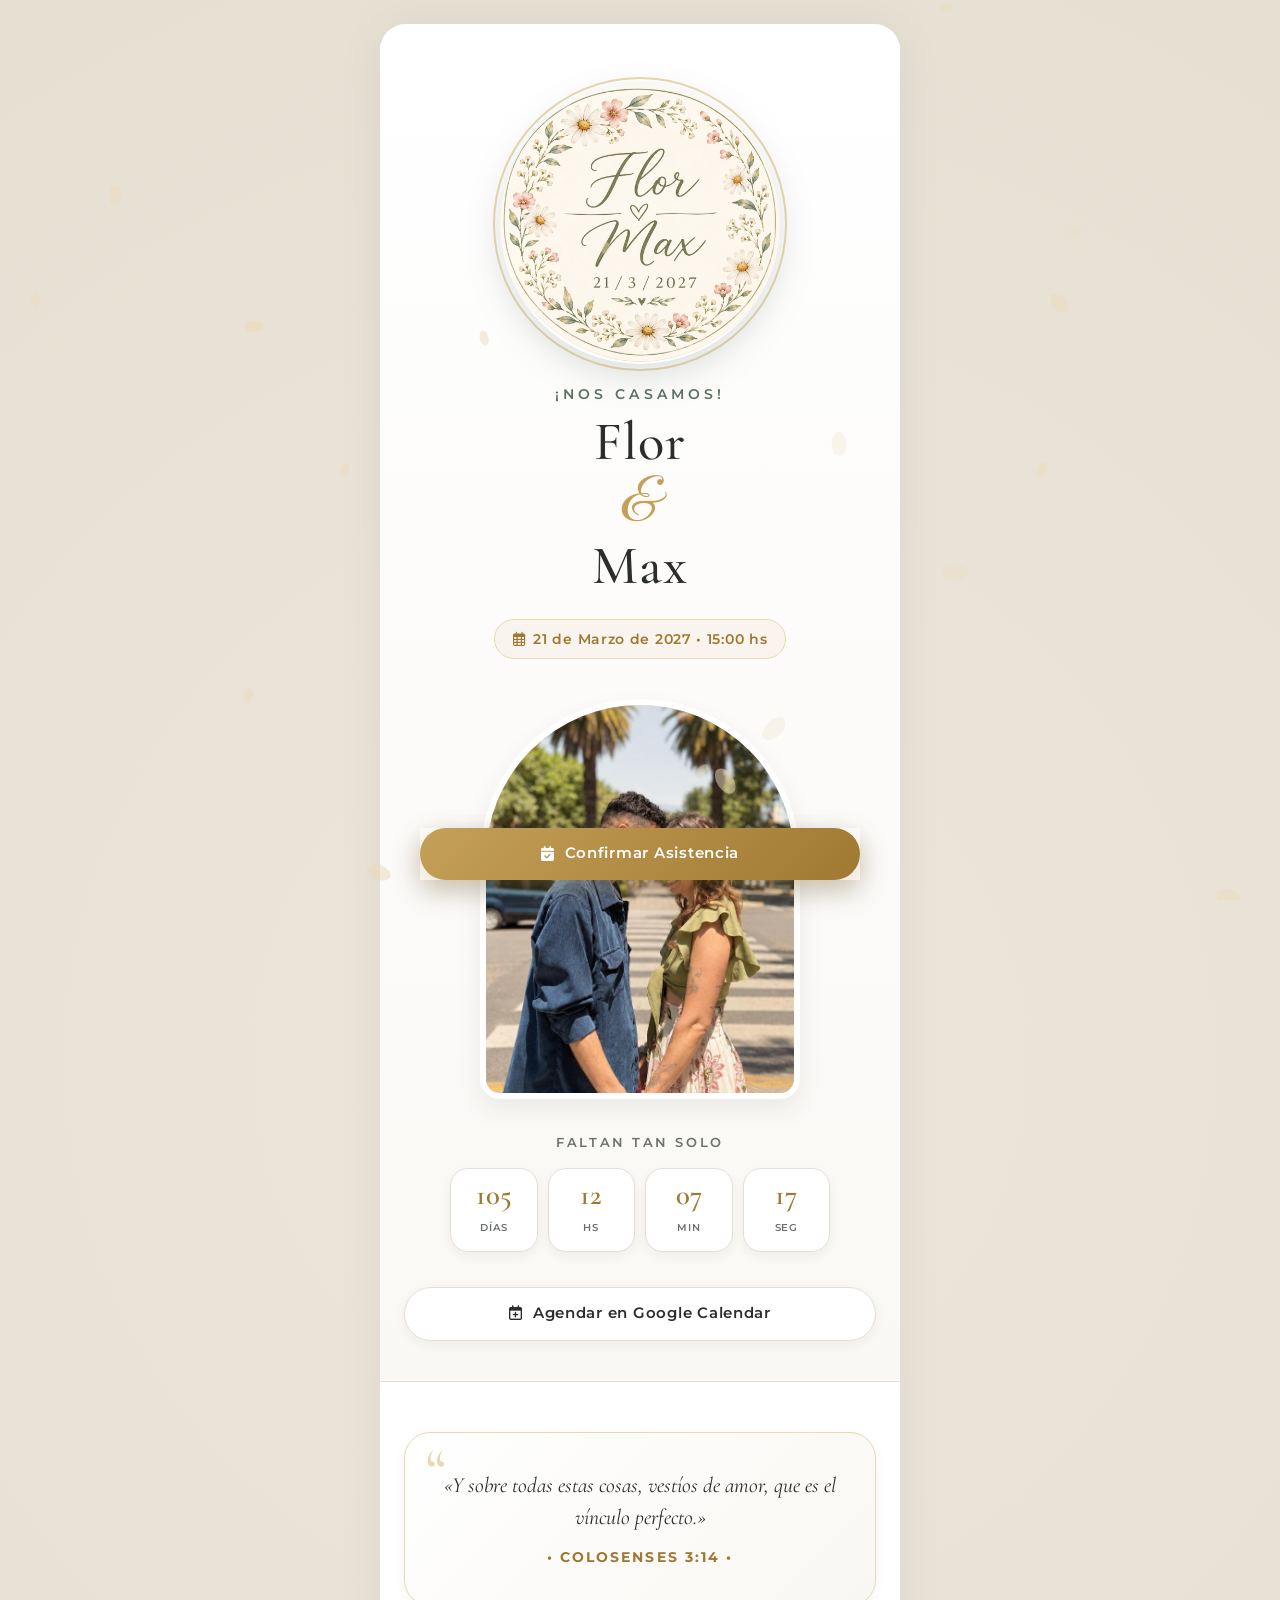
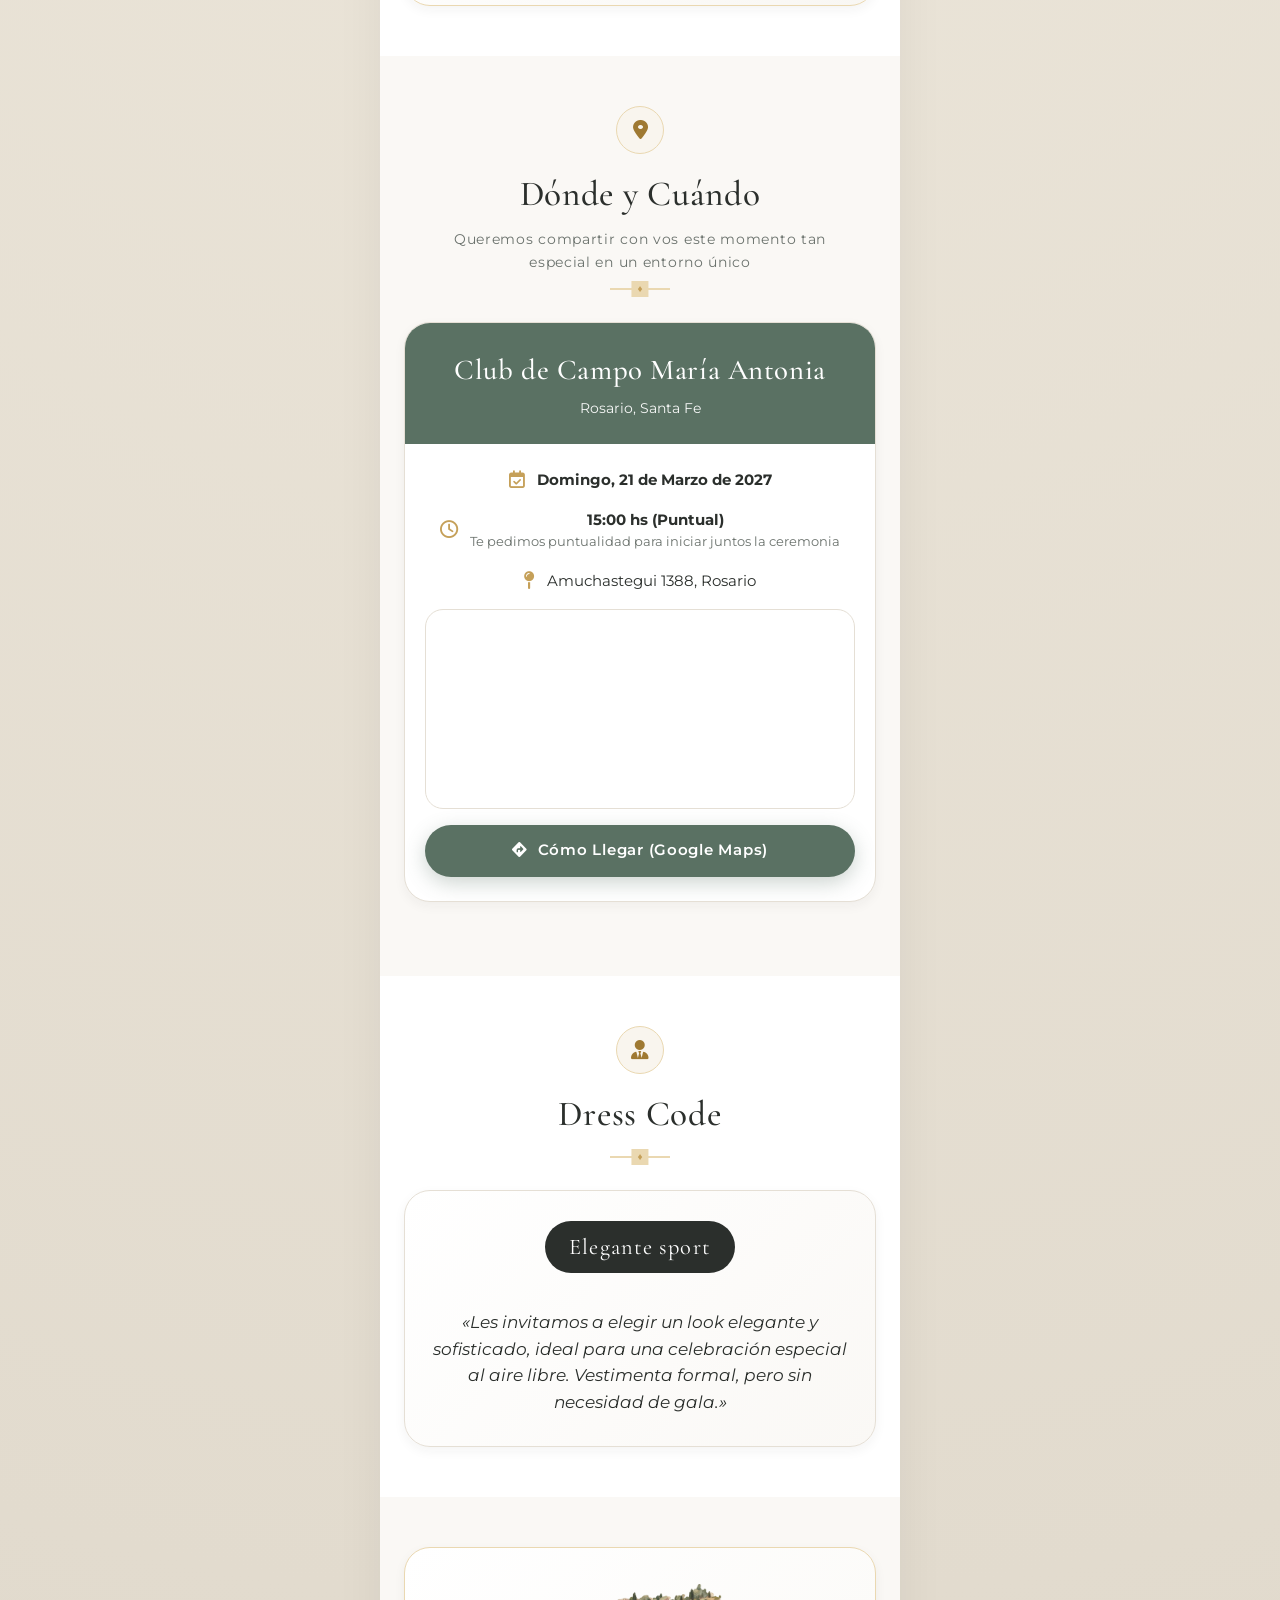
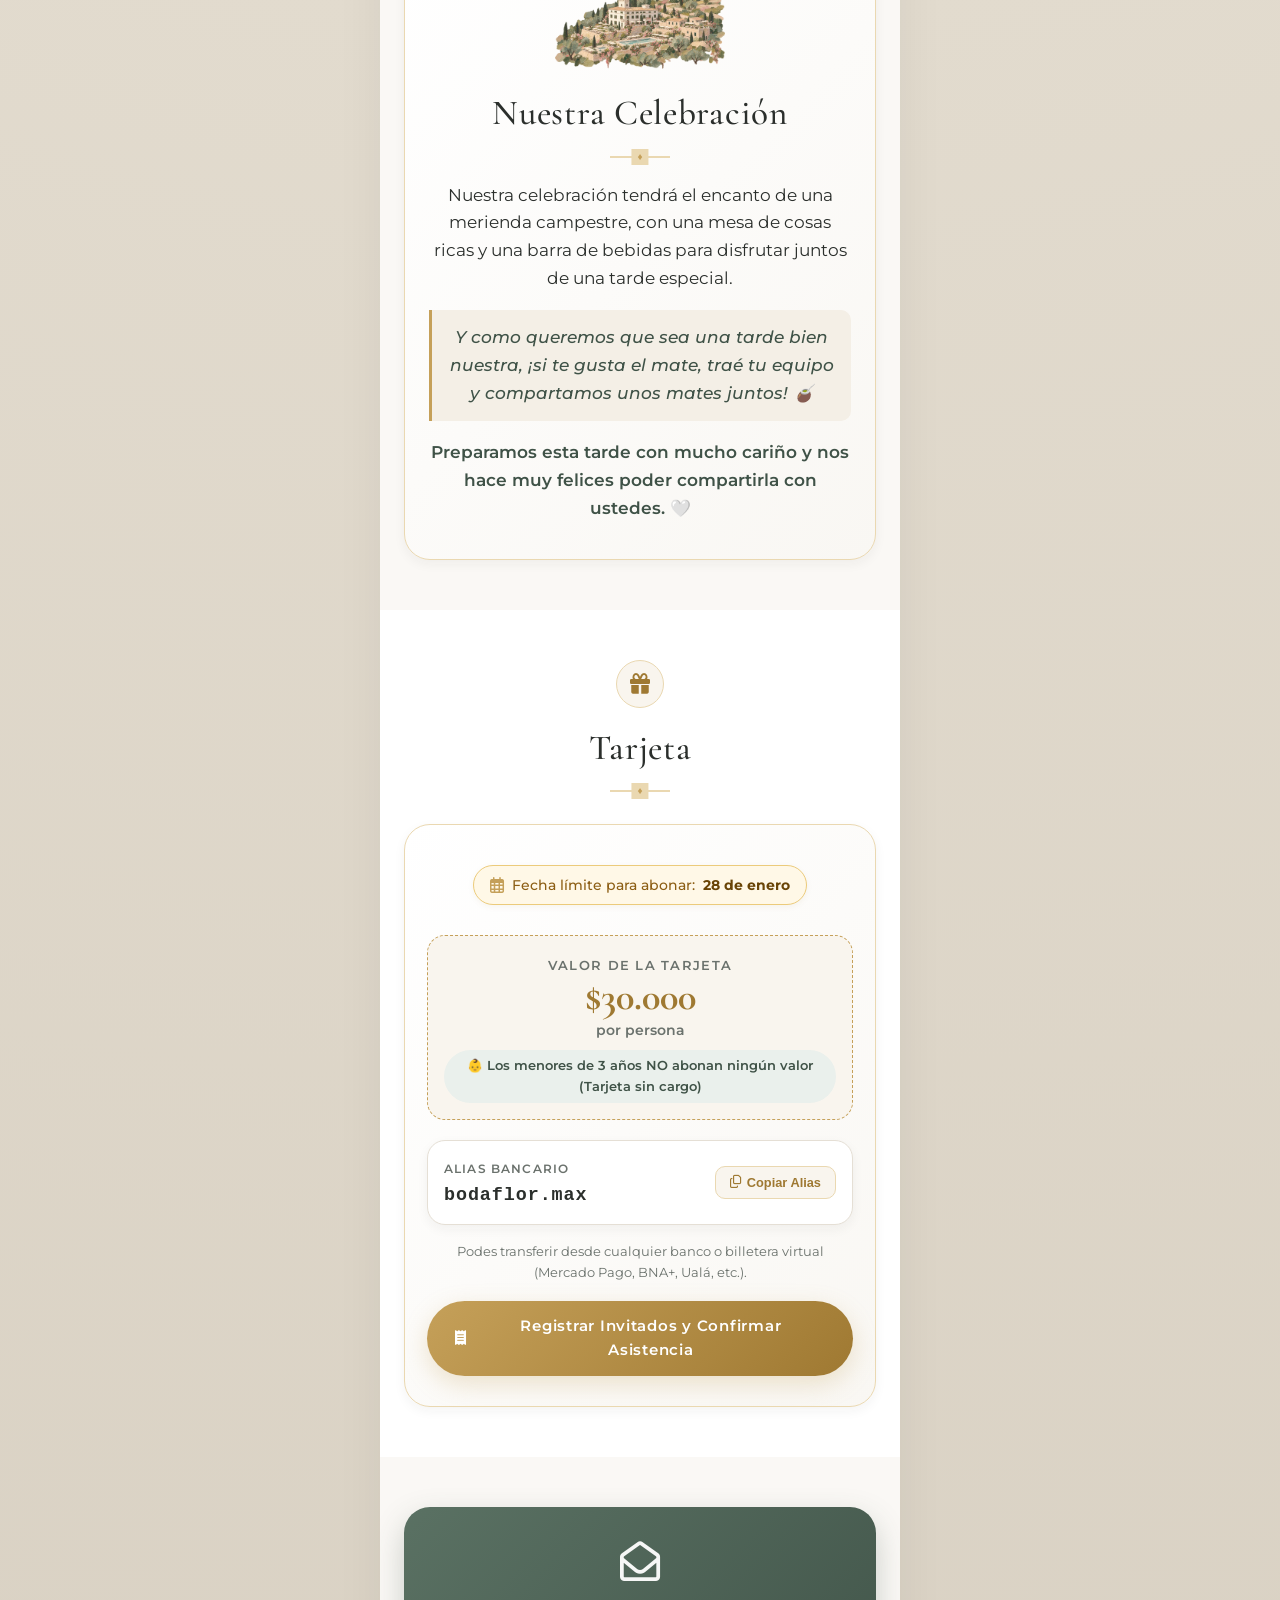
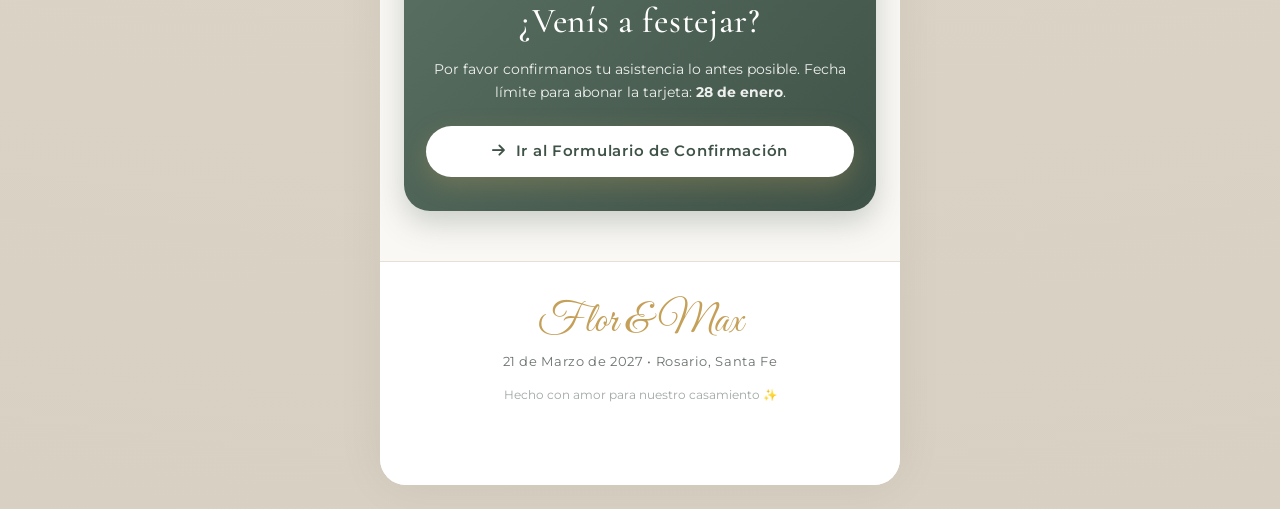
==== commit 4fef1b69: "Add files via upload" ====
--- a/index.html
+++ b/index.html
@@ -38,10 +38,10 @@
   <!-- Favicon -->
   <link rel="icon" href="data:image/svg+xml,<svg xmlns='http://www.w3.org/2000/svg' viewBox='0 0 100 100'><text y='.9em' font-size='90'>💍</text></svg>">
 
-  <!-- Google Fonts: Antic Didone (Estilo Fresco), Cormorant Garamond, Great Vibes, Montserrat -->
+  <!-- Google Fonts: Cormorant Garamond, Great Vibes, Montserrat -->
   <link rel="preconnect" href="https://fonts.googleapis.com">
   <link rel="preconnect" href="https://fonts.gstatic.com" crossorigin>
-  <link href="https://fonts.googleapis.com/css2?family=Antic+Didone&family=Cormorant+Garamond:ital,wght@0,400;0,600;0,700;1,400;1,600&family=Great+Vibes&family=Montserrat:wght@300;400;500;600;700&display=swap" rel="stylesheet">
+  <link href="https://fonts.googleapis.com/css2?family=Cormorant+Garamond:ital,wght@0,400;0,600;0,700;1,400;1,600&family=Great+Vibes&family=Montserrat:wght@300;400;500;600;700&display=swap" rel="stylesheet">
 
   <!-- Font Awesome Icons -->
   <link rel="stylesheet" href="https://cdnjs.cloudflare.com/ajax/libs/font-awesome/6.5.1/css/all.min.css">
@@ -51,192 +51,11 @@
 </head>
 <body>
 
-  <!-- ========================================================
-       EXPERIENCIA SCROLL-DRIVEN: SOBRE INTERACTIVO CON LAZO (THE DIGITAL YES - FRESCO)
-       Apertura controlada a medida que se desliza la pantalla hacia abajo
-       ======================================================== -->
-  <section class="envelope-scroll-experience" id="envelopeScrollSection">
-    <div class="envelope-sticky-viewport" id="envelopeStickyViewport">
-      
-      <!-- Fondo decorativo sutil -->
-      <div class="envelope-backdrop"></div>
-
-      <!-- Contenedor 3D del Sobre -->
-      <div class="scroll-envelope-wrapper" id="scrollEnvelopeWrapper">
-        
-        <!-- Base / Fondo interior del sobre -->
-        <div class="scroll-envelope-back">
-          <div class="envelope-inner-lining">
-            <span class="lining-monogram">F &bull; M</span>
-          </div>
-        </div>
-
-        <!-- Carta interna de invitación que se eleva suavemente con el scroll -->
-        <div class="scroll-envelope-card" id="scrollEnvelopeCard">
-          <div class="card-inner-border">
-            <div class="card-top-detail">
-              <img src="assets/images/monograma-flor-y-max.jpg" alt="Flor & Max" class="card-monogram">
-              <span class="card-tagline">Nuestra Boda</span>
-            </div>
-            <h2 class="card-names">Flor & Max</h2>
-            <img src="assets/fresco/floral-divider-DJovYoL0.png" alt="Detalle floral" class="card-divider">
-            <div class="card-date-badge">21 · MARZO · 2027</div>
-            <div class="card-photo-arch">
-              <img src="assets/images/foto-pareja.jpg" alt="Flor y Max Casamiento">
-            </div>
-            <p class="card-venue">Club de Campo María Antonia &bull; Rosario</p>
-          </div>
-        </div>
-
-        <!-- Solapa triangular superior plegable en 3D (rotateX) -->
-        <div class="scroll-envelope-flap" id="scrollEnvelopeFlap">
-          <!-- Cara frontal (visible cuando el sobre está cerrado) -->
-          <div class="flap-face flap-front">
-            <svg viewBox="0 0 420 135" preserveAspectRatio="none" class="flap-svg">
-              <defs>
-                <linearGradient id="flapFrontGrad" x1="0%" y1="0%" x2="0%" y2="100%">
-                  <stop offset="0%" stop-color="#EBE6DE"/>
-                  <stop offset="100%" stop-color="#DDD6CA"/>
-                </linearGradient>
-                <filter id="flapShadow" x="-10%" y="0%" width="120%" height="130%">
-                  <feDropShadow dx="0" dy="4" stdDeviation="5" flood-color="#232A21" flood-opacity="0.18"/>
-                </filter>
-              </defs>
-              <polygon points="0,0 420,0 210,135" fill="url(#flapFrontGrad)" filter="url(#flapShadow)"/>
-              <polyline points="0,0 210,135 420,0" fill="none" stroke="rgba(197, 160, 89, 0.45)" stroke-width="2"/>
-            </svg>
-          </div>
-          <!-- Cara posterior (visible cuando la solapa se levanta en 3D hacia arriba) -->
-          <div class="flap-face flap-back">
-            <svg viewBox="0 0 420 135" preserveAspectRatio="none" class="flap-svg">
-              <defs>
-                <linearGradient id="flapBackGrad" x1="0%" y1="0%" x2="0%" y2="100%">
-                  <stop offset="0%" stop-color="#FBF8F2"/>
-                  <stop offset="100%" stop-color="#EDE7DC"/>
-                </linearGradient>
-              </defs>
-              <polygon points="0,0 420,0 210,135" fill="url(#flapBackGrad)"/>
-              <polyline points="0,0 210,135 420,0" fill="none" stroke="rgba(197, 160, 89, 0.35)" stroke-width="1.5"/>
-            </svg>
-            <div class="flap-back-seal">
-              <div class="seal-inner-circle">F&bull;M</div>
-            </div>
-          </div>
-        </div>
-
-        <!-- Bolsillo frontal del sobre que resguarda la carta -->
-        <div class="scroll-envelope-pocket">
-          <svg viewBox="0 0 420 260" preserveAspectRatio="none" class="pocket-svg">
-            <defs>
-              <linearGradient id="pocketLeftGrad" x1="0%" y1="0%" x2="100%" y2="100%">
-                <stop offset="0%" stop-color="#E8E2D7"/>
-                <stop offset="100%" stop-color="#DAD3C5"/>
-              </linearGradient>
-              <linearGradient id="pocketRightGrad" x1="100%" y1="0%" x2="0%" y2="100%">
-                <stop offset="0%" stop-color="#E8E2D7"/>
-                <stop offset="100%" stop-color="#DAD3C5"/>
-              </linearGradient>
-              <linearGradient id="pocketBottomGrad" x1="0%" y1="100%" x2="0%" y2="0%">
-                <stop offset="0%" stop-color="#DFD8CB"/>
-                <stop offset="100%" stop-color="#CFC7B7"/>
-              </linearGradient>
-              <filter id="pocketShadow" x="-10%" y="-10%" width="120%" height="120%">
-                <feDropShadow dx="0" dy="-3" stdDeviation="4" flood-color="#232A21" flood-opacity="0.14"/>
-              </filter>
-            </defs>
-            <!-- Pliegues laterales -->
-            <polygon points="0,0 210,130 0,260" fill="url(#pocketLeftGrad)"/>
-            <polygon points="420,0 210,130 420,260" fill="url(#pocketRightGrad)"/>
-            <!-- Pliegue inferior sobrepuesto con sombra y bordes dorados -->
-            <polygon points="0,260 210,120 420,260" fill="url(#pocketBottomGrad)" filter="url(#pocketShadow)"/>
-            <polyline points="0,260 210,120 420,260" fill="none" stroke="rgba(197, 160, 89, 0.4)" stroke-width="1.5"/>
-          </svg>
-        </div>
-
-        <!-- Cintas de Seda Verde Oliva con Ribetes Dorados -->
-        <div class="scroll-ribbon-horizontal-left" id="ribbonHLeft"></div>
-        <div class="scroll-ribbon-horizontal-right" id="ribbonHRight"></div>
-        <div class="scroll-ribbon-vertical-top" id="ribbonVTop"></div>
-        <div class="scroll-ribbon-vertical-bottom" id="ribbonVBottom"></div>
-
-        <!-- Lazo Central de Seda que se Desata al Hacer Scroll -->
-        <div class="scroll-bow-container" id="scrollBowContainer">
-          <!-- Bucle Izquierdo del Lazo -->
-          <div class="bow-loop bow-loop-left" id="bowLoopLeft">
-            <svg viewBox="0 0 70 50" class="bow-svg">
-              <defs>
-                <linearGradient id="silkGradLeft" x1="0%" y1="0%" x2="100%" y2="100%">
-                  <stop offset="0%" stop-color="#64765C"/>
-                  <stop offset="45%" stop-color="#4B5842"/>
-                  <stop offset="100%" stop-color="#353E2F"/>
-                </linearGradient>
-              </defs>
-              <path d="M68,25 C50,5 15,2 3,18 C-4,28 8,46 32,44 C52,42 66,32 68,25 Z" fill="url(#silkGradLeft)" filter="drop-shadow(0 3px 6px rgba(0,0,0,0.35))"/>
-              <path d="M65,25 C45,12 25,12 12,22 C5,27 12,38 28,37 C46,35 60,28 65,25 Z" fill="#3D4836" opacity="0.45"/>
-            </svg>
-          </div>
-
-          <!-- Bucle Derecho del Lazo -->
-          <div class="bow-loop bow-loop-right" id="bowLoopRight">
-            <svg viewBox="0 0 70 50" class="bow-svg">
-              <defs>
-                <linearGradient id="silkGradRight" x1="100%" y1="0%" x2="0%" y2="100%">
-                  <stop offset="0%" stop-color="#64765C"/>
-                  <stop offset="45%" stop-color="#4B5842"/>
-                  <stop offset="100%" stop-color="#353E2F"/>
-                </linearGradient>
-              </defs>
-              <path d="M2,25 C20,5 55,2 67,18 C74,28 62,46 38,44 C18,42 4,32 2,25 Z" fill="url(#silkGradRight)" filter="drop-shadow(0 3px 6px rgba(0,0,0,0.35))"/>
-              <path d="M5,25 C25,12 45,12 58,22 C65,27 58,38 42,37 C24,35 10,28 5,25 Z" fill="#3D4836" opacity="0.45"/>
-            </svg>
-          </div>
-
-          <!-- Tiras / Colas del Lazo -->
-          <div class="bow-tail bow-tail-left" id="bowTailLeft">
-            <svg viewBox="0 0 50 80" class="tail-svg">
-              <path d="M35,2 C35,2 30,30 20,50 C12,65 2,78 2,78 L20,74 L32,80 C26,62 38,35 44,2 Z" fill="#4B5842" filter="drop-shadow(0 4px 6px rgba(0,0,0,0.3))"/>
-            </svg>
-          </div>
-
-          <div class="bow-tail bow-tail-right" id="bowTailRight">
-            <svg viewBox="0 0 50 80" class="tail-svg">
-              <path d="M15,2 C15,2 20,30 30,50 C38,65 48,78 48,78 L30,74 L18,80 C24,62 12,35 6,2 Z" fill="#3F4B38" filter="drop-shadow(0 4px 6px rgba(0,0,0,0.3))"/>
-            </svg>
-          </div>
-
-          <!-- Nudo Central con Mini Medallón Dorado -->
-          <div class="bow-knot" id="bowKnot">
-            <div class="knot-fabric"></div>
-            <div class="gold-seal-mini">
-              <span>F&M</span>
-            </div>
-          </div>
-        </div>
-
-      </div>
-
-      <!-- Indicador Guía de Scroll / Deslizar -->
-      <div class="scroll-guide-indicator" id="scrollGuideIndicator" onclick="autoOpenEnvelope()">
-        <div class="guide-pill">
-          <i class="fas fa-chevron-down guide-chevron-animated"></i>
-          <span>Deslizá hacia abajo para abrir</span>
-        </div>
-        <span class="guide-subtext">o tocá aquí</span>
-      </div>
-
-    </div>
-  </section>
-
   <!-- Canvas animado de pétalos sutiles -->
   <canvas id="petals-canvas"></canvas>
 
-  <!-- Botón Flotante para Reabrir el Sobre -->
-  <button type="button" class="btn-reopen-envelope" id="btnReopenEnvelope" onclick="reopenEnvelope()" title="Ver sobre">
-    <i class="fas fa-envelope-open-text"></i> Ver sobre
-  </button>
-
   <!-- Botón Flotante de Confirmación Rápida -->
-  <div class="floating-rsvp-btn" id="floatingRsvpBtn">
+  <div class="floating-rsvp-btn">
     <a href="confirmar.html" class="btn btn-primary btn-block">
       <i class="fas fa-calendar-check"></i> Confirmar Asistencia
     </a>
@@ -245,43 +64,26 @@
   <div class="site-wrapper">
 
     <!-- ==========================================
-         HERO SECTION: Portada de la Invitación (Estilo Editorial Fresco)
-         ========================================== -->
-    <header class="hero-section" style="padding-top: 24px;">
-      
-      <div class="fresco-hero-container">
-        
-        <!-- Monograma Floral Botánico de los Novios -->
-        <img src="assets/images/monograma-flor-y-max.jpg" alt="Flor & Max 21/03/2027" class="fresco-monogram-top">
-
-        <!-- Nombres en Tipografía Editorial Antic Didone -->
-        <h1 class="fresco-title-names">Flor & Max</h1>
-
-        <!-- Divisor Botánico Oficial en Acuarela -->
-        <img src="assets/fresco/floral-divider-DJovYoL0.png" alt="Detalle floral" class="fresco-floral-divider">
-
-        <!-- Frase Formal Clásica de Boda -->
-        <p class="fresco-intro-verse">
-          «Junto a nuestras familias, tenemos la inmensa alegría de invitarte a celebrar nuestro casamiento»
-        </p>
-
-        <!-- Píldora de Fecha y Hora -->
-        <div class="hero-date-pill" style="margin-bottom: 20px;">
-          <i class="far fa-calendar-alt"></i> Domingo, 21 de Marzo de 2027 &bull; 15:00 hs puntual
-        </div>
-
-        <!-- Marco en Arco Románico de la Foto Real de los Novios -->
-        <div class="fresco-couple-photo-wrapper">
-          <img src="assets/images/foto-pareja.jpg" alt="Flor y Max Casamiento" loading="lazy">
-        </div>
-
-        <!-- Lugar y Ciudad -->
-        <p class="fresco-venue-text">
-          Club de Campo María Antonia
-        </p>
-        <p class="fresco-venue-city">
-          Rosario, Santa Fe
-        </p>
+         HERO SECTION: Portada de la Invitación
+         ========================================== -->
+    <header class="hero-section">
+      <div class="hero-top" style="margin-bottom: 20px;">
+        <!-- Monograma floral refinado en tamaño principal -->
+        <img src="assets/images/monograma-flor-y-max.jpg" alt="Flor & Max 21/03/2027" class="hero-monogram-img">
+
+        <p class="hero-subtitle">¡Nos Casamos!</p>
+        <h1 class="hero-title">
+          Flor <span>&</span> Max
+        </h1>
+
+        <div class="hero-date-pill">
+          <i class="far fa-calendar-alt"></i> 21 de Marzo de 2027 &bull; 15:00 hs
+        </div>
+      </div>
+
+      <!-- Marco de Foto de Portada con la foto real de los novios -->
+      <div class="hero-image-frame">
+        <img src="assets/images/foto-pareja.jpg" alt="Flor y Max Casamiento" loading="lazy">
       </div>
 
       <!-- Contador Regresivo -->
--- a/assets/css/styles.css
+++ b/assets/css/styles.css
@@ -959,20 +959,11 @@
   position: fixed;
   bottom: 20px;
   left: 50%;
-  transform: translateX(-50%) translateY(30px);
+  transform: translateX(-50%);
   z-index: 998;
   width: 90%;
   max-width: 440px;
   box-shadow: 0 10px 30px rgba(0, 0, 0, 0.2);
-  opacity: 0;
-  pointer-events: none;
-  transition: opacity 0.4s ease, transform 0.4s cubic-bezier(0.2, 0.8, 0.2, 1);
-}
-
-.floating-rsvp-btn.visible {
-  opacity: 1;
-  pointer-events: auto;
-  transform: translateX(-50%) translateY(0);
 }
 
 /* ============================================================
@@ -1495,673 +1486,4 @@
 @keyframes fadeIn {
   from { opacity: 0; transform: translateY(-4px); }
   to { opacity: 1; transform: translateY(0); }
-}
-
-/* ============================================================
-   EXPERIENCIA SCROLL-DRIVEN: SOBRE INTERACTIVO CON LAZO
-   (THE DIGITAL YES - FRESCO LUXURY WEDDING EDITION)
-   Apertura 100% controlada por la física del scroll del usuario
-   ============================================================ */
-
-.envelope-scroll-experience {
-  position: relative;
-  width: 100%;
-  height: 220vh; /* Espacio de scroll cinemático y suave */
-  background: #FAF8F5;
-  overflow: visible;
-}
-
-.envelope-sticky-viewport {
-  position: sticky;
-  top: 0;
-  left: 0;
-  width: 100%;
-  height: 100vh;
-  overflow: hidden;
-  display: flex;
-  flex-direction: column;
-  align-items: center;
-  justify-content: center;
-  background: radial-gradient(circle at 50% 45%, #FBF8F2 0%, #EDE6D8 100%);
-  perspective: 1200px;
-  -webkit-perspective: 1200px;
-  will-change: opacity;
-  transition: opacity 0.2s ease-out;
-  z-index: 50;
-}
-
-/* Fondo decorativo con textura sutil */
-.envelope-backdrop {
-  position: absolute;
-  inset: 0;
-  pointer-events: none;
-  background-image: radial-gradient(rgba(197, 160, 89, 0.08) 1px, transparent 1px);
-  background-size: 28px 28px;
-  opacity: 0.7;
-}
-
-/* Contenedor 3D del Sobre */
-.scroll-envelope-wrapper {
-  position: relative;
-  width: min(90vw, 420px);
-  height: 260px;
-  perspective: 1200px;
-  transform-style: preserve-3d;
-  margin-top: -30px;
-  will-change: transform;
-  transition: transform 0.08s ease-out;
-}
-
-/* Base interior del sobre */
-.scroll-envelope-back {
-  position: absolute;
-  inset: 0;
-  background: linear-gradient(145deg, #F8F5EE 0%, #EDE6D9 100%);
-  border-radius: 8px;
-  box-shadow: 0 25px 55px rgba(43, 47, 44, 0.18), 0 8px 18px rgba(0, 0, 0, 0.07);
-  border: 1px solid rgba(197, 160, 89, 0.35);
-  z-index: 1;
-  overflow: hidden;
-}
-
-.envelope-inner-lining {
-  position: absolute;
-  inset: 0;
-  display: flex;
-  align-items: center;
-  justify-content: center;
-  background: linear-gradient(135deg, #FAF7F0 0%, #E9E3D6 100%);
-}
-
-.lining-monogram {
-  font-family: 'Antic Didone', serif;
-  font-size: 3.8rem;
-  color: rgba(75, 88, 66, 0.08);
-  letter-spacing: 0.25em;
-  user-select: none;
-}
-
-/* Carta interior que sale al hacer scroll */
-.scroll-envelope-card {
-  position: absolute;
-  left: 12px;
-  right: 12px;
-  bottom: 8px;
-  height: 350px;
-  background: #FFFDF9;
-  border-radius: 12px;
-  border: 1px solid rgba(197, 160, 89, 0.55);
-  box-shadow: 0 10px 25px rgba(0, 0, 0, 0.12);
-  z-index: 2;
-  will-change: transform, box-shadow;
-  display: flex;
-  flex-direction: column;
-  padding: 16px 14px;
-  text-align: center;
-  box-sizing: border-box;
-  overflow: hidden;
-  transform-origin: bottom center;
-  transition: box-shadow 0.1s ease-out;
-}
-
-.card-inner-border {
-  width: 100%;
-  height: 100%;
-  border: 1px solid rgba(197, 160, 89, 0.35);
-  border-radius: 8px;
-  padding: 12px 10px;
-  box-sizing: border-box;
-  display: flex;
-  flex-direction: column;
-  align-items: center;
-  justify-content: space-between;
-  background: radial-gradient(circle at 50% 20%, #FFFFFF 0%, #FAF8F3 100%);
-}
-
-.card-top-detail {
-  display: flex;
-  flex-direction: column;
-  align-items: center;
-  gap: 2px;
-}
-
-.card-monogram {
-  width: 44px;
-  height: 44px;
-  border-radius: 50%;
-  object-fit: cover;
-  border: 1.5px solid var(--color-gold);
-  box-shadow: 0 2px 6px rgba(0, 0, 0, 0.1);
-}
-
-.card-tagline {
-  font-size: 0.64rem;
-  font-weight: 600;
-  text-transform: uppercase;
-  letter-spacing: 0.22em;
-  color: var(--color-gold-dark);
-  margin-top: 3px;
-}
-
-.card-names {
-  font-family: 'Antic Didone', serif;
-  font-size: 2.1rem;
-  color: #2B2F2C;
-  font-weight: 400;
-  line-height: 1;
-  margin: 3px 0;
-  letter-spacing: 0.02em;
-}
-
-.card-divider {
-  width: 75px;
-  height: auto;
-  opacity: 0.85;
-  margin: 1px 0;
-}
-
-.card-date-badge {
-  display: inline-block;
-  font-size: 0.7rem;
-  font-weight: 600;
-  letter-spacing: 0.14em;
-  color: #4B5842;
-  background: rgba(75, 88, 66, 0.08);
-  padding: 3px 12px;
-  border-radius: 20px;
-  border: 1px solid rgba(75, 88, 66, 0.15);
-}
-
-.card-photo-arch {
-  width: 92px;
-  height: 108px;
-  border-radius: 46px 46px 6px 6px;
-  overflow: hidden;
-  border: 2px solid #D8B467;
-  box-shadow: 0 4px 12px rgba(0, 0, 0, 0.12);
-  margin-top: 2px;
-}
-
-.card-photo-arch img {
-  width: 100%;
-  height: 100%;
-  object-fit: cover;
-  object-position: center 25%;
-  display: block;
-}
-
-.card-venue {
-  font-size: 0.7rem;
-  color: #666;
-  margin: 2px 0 0;
-  font-weight: 500;
-}
-
-/* Solapa triangular superior (Giro 3D rotateX) */
-.scroll-envelope-flap {
-  position: absolute;
-  top: 0;
-  left: 0;
-  width: 100%;
-  height: 135px;
-  transform-origin: top center;
-  transform-style: preserve-3d;
-  -webkit-transform-style: preserve-3d;
-  z-index: 5;
-  will-change: transform;
-}
-
-.flap-face {
-  position: absolute;
-  inset: 0;
-  backface-visibility: hidden;
-  -webkit-backface-visibility: hidden;
-}
-
-.flap-front {
-  z-index: 2;
-}
-
-.flap-front .flap-svg {
-  width: 100%;
-  height: 100%;
-  display: block;
-  overflow: visible;
-}
-
-.flap-back {
-  transform: rotateX(180deg);
-  z-index: 1;
-}
-
-.flap-back .flap-svg {
-  width: 100%;
-  height: 100%;
-  display: block;
-  overflow: visible;
-}
-
-.flap-back-seal {
-  position: absolute;
-  top: 40%;
-  left: 50%;
-  transform: translate(-50%, -50%);
-  z-index: 3;
-}
-
-.seal-inner-circle {
-  font-family: 'Antic Didone', serif;
-  font-size: 0.9rem;
-  color: #8C7037;
-  font-weight: 600;
-  letter-spacing: 0.1em;
-  opacity: 0.65;
-}
-
-/* Bolsillo frontal que cubre la carta */
-.scroll-envelope-pocket {
-  position: absolute;
-  inset: 0;
-  z-index: 4;
-  pointer-events: none;
-}
-
-.pocket-svg {
-  width: 100%;
-  height: 100%;
-  display: block;
-  overflow: visible;
-}
-
-/* Cintas de seda verde oliva con reflejos */
-.scroll-ribbon-horizontal-left,
-.scroll-ribbon-horizontal-right {
-  position: absolute;
-  top: calc(50% - 15px);
-  height: 30px;
-  width: 50%;
-  z-index: 6;
-  background: linear-gradient(180deg, #5C6D54 0%, #4B5842 50%, #384332 100%);
-  box-shadow: 0 4px 10px rgba(0, 0, 0, 0.22);
-  border-top: 1px solid rgba(216, 180, 103, 0.45);
-  border-bottom: 1px solid rgba(216, 180, 103, 0.45);
-  will-change: transform, opacity;
-}
-
-.scroll-ribbon-horizontal-left {
-  left: 0;
-  transform-origin: left center;
-}
-
-.scroll-ribbon-horizontal-right {
-  right: 0;
-  transform-origin: right center;
-}
-
-.scroll-ribbon-vertical-top,
-.scroll-ribbon-vertical-bottom {
-  position: absolute;
-  left: calc(50% - 15px);
-  width: 30px;
-  height: 50%;
-  z-index: 6;
-  background: linear-gradient(90deg, #5C6D54 0%, #4B5842 50%, #384332 100%);
-  box-shadow: 0 4px 10px rgba(0, 0, 0, 0.2);
-  border-left: 1px solid rgba(216, 180, 103, 0.45);
-  border-right: 1px solid rgba(216, 180, 103, 0.45);
-  will-change: transform, opacity;
-}
-
-.scroll-ribbon-vertical-top {
-  top: 0;
-  transform-origin: top center;
-}
-
-.scroll-ribbon-vertical-bottom {
-  bottom: 0;
-  transform-origin: bottom center;
-}
-
-/* Contenedor del Lazo Central de Seda */
-.scroll-bow-container {
-  position: absolute;
-  top: 50%;
-  left: 50%;
-  transform: translate(-50%, -50%);
-  width: 160px;
-  height: 110px;
-  z-index: 7;
-  pointer-events: none;
-  display: flex;
-  align-items: center;
-  justify-content: center;
-}
-
-.bow-loop {
-  position: absolute;
-  width: 66px;
-  height: 48px;
-  will-change: transform, opacity;
-}
-
-.bow-loop-left {
-  right: calc(50% + 2px);
-  top: calc(50% - 24px);
-  transform-origin: right center;
-}
-
-.bow-loop-right {
-  left: calc(50% + 2px);
-  top: calc(50% - 24px);
-  transform-origin: left center;
-}
-
-.bow-svg {
-  width: 100%;
-  height: 100%;
-  display: block;
-  overflow: visible;
-}
-
-.bow-tail {
-  position: absolute;
-  width: 44px;
-  height: 72px;
-  top: calc(50% - 4px);
-  will-change: transform, opacity;
-}
-
-.bow-tail-left {
-  right: calc(50% - 2px);
-  transform-origin: top right;
-}
-
-.bow-tail-right {
-  left: calc(50% - 2px);
-  transform-origin: top left;
-}
-
-.tail-svg {
-  width: 100%;
-  height: 100%;
-  display: block;
-  overflow: visible;
-}
-
-.bow-knot {
-  position: absolute;
-  width: 38px;
-  height: 38px;
-  top: calc(50% - 19px);
-  left: calc(50% - 19px);
-  z-index: 8;
-  display: flex;
-  align-items: center;
-  justify-content: center;
-  will-change: transform, opacity;
-}
-
-.knot-fabric {
-  position: absolute;
-  inset: 0;
-  background: radial-gradient(circle at 35% 35%, #687B60, #414D3A);
-  border-radius: 9px;
-  box-shadow: 0 4px 10px rgba(0, 0, 0, 0.4), inset 0 1px 2px rgba(255, 255, 255, 0.3);
-  border: 1px solid rgba(197, 160, 89, 0.5);
-}
-
-.gold-seal-mini {
-  position: relative;
-  z-index: 2;
-  width: 22px;
-  height: 22px;
-  border-radius: 50%;
-  background: radial-gradient(circle at 35% 30%, #F5DE98, #C5A059 60%, #8A6A2C 100%);
-  box-shadow: 0 2px 4px rgba(0, 0, 0, 0.3), inset 0 1px 1px rgba(255, 255, 255, 0.6);
-  display: flex;
-  align-items: center;
-  justify-content: center;
-}
-
-.gold-seal-mini span {
-  font-family: 'Antic Didone', serif;
-  font-size: 0.52rem;
-  font-weight: 700;
-  color: #382B13;
-  letter-spacing: -0.05em;
-}
-
-/* Indicador Guía de Scroll */
-.scroll-guide-indicator {
-  position: absolute;
-  bottom: 26px;
-  left: 0;
-  right: 0;
-  display: flex;
-  flex-direction: column;
-  align-items: center;
-  gap: 6px;
-  z-index: 20;
-  cursor: pointer;
-  user-select: none;
-  transition: opacity 0.3s ease, transform 0.3s ease;
-}
-
-.guide-pill {
-  display: inline-flex;
-  align-items: center;
-  gap: 9px;
-  background: rgba(255, 255, 255, 0.94);
-  backdrop-filter: blur(10px);
-  -webkit-backdrop-filter: blur(10px);
-  padding: 11px 24px;
-  border-radius: 30px;
-  border: 1px solid rgba(197, 160, 89, 0.4);
-  box-shadow: 0 8px 24px rgba(0, 0, 0, 0.12);
-  color: #2B2F2C;
-  font-family: 'Montserrat', sans-serif;
-  font-size: 0.84rem;
-  font-weight: 600;
-  letter-spacing: 0.04em;
-}
-
-.guide-chevron-animated {
-  color: #C5A059;
-  font-size: 0.95rem;
-  animation: guideBounce 1.6s infinite ease-in-out;
-}
-
-.guide-subtext {
-  font-size: 0.72rem;
-  color: rgba(43, 47, 44, 0.55);
-  letter-spacing: 0.05em;
-  text-transform: uppercase;
-  font-family: 'Montserrat', sans-serif;
-  font-weight: 500;
-}
-
-@keyframes guideBounce {
-  0%, 100% { transform: translateY(0); }
-  50% { transform: translateY(5px); }
-}
-
-/* Botón flotante para reabrir el sobre */
-.btn-reopen-envelope {
-  position: fixed;
-  top: 14px;
-  right: 14px;
-  background: rgba(255, 255, 255, 0.94);
-  backdrop-filter: blur(8px);
-  -webkit-backdrop-filter: blur(8px);
-  border: 1px solid var(--color-gold-light);
-  color: var(--color-sage-dark);
-  padding: 8px 16px;
-  border-radius: var(--radius-full);
-  font-size: 0.82rem;
-  font-weight: 600;
-  display: inline-flex;
-  align-items: center;
-  gap: 7px;
-  cursor: pointer;
-  z-index: 999;
-  transition: opacity 0.4s ease, transform 0.3s ease, background 0.3s ease;
-  box-shadow: var(--shadow-sm);
-  opacity: 0;
-  pointer-events: none;
-  transform: translateY(-8px);
-}
-
-.btn-reopen-envelope.visible {
-  opacity: 1;
-  pointer-events: auto;
-  transform: translateY(0);
-}
-
-.btn-reopen-envelope:hover {
-  background: #FFF;
-  border-color: var(--color-gold);
-  color: var(--color-gold-dark);
-  box-shadow: var(--shadow-md);
-}
-
-/* Ajustes responsivos para pantallas móviles */
-@media (max-width: 600px) {
-  .scroll-envelope-wrapper {
-    width: 92vw;
-    height: 245px;
-    margin-top: -15px;
-  }
-  .scroll-envelope-card {
-    height: 330px;
-    padding: 14px 10px;
-  }
-  .card-inner-border {
-    padding: 10px 8px;
-  }
-  .card-names {
-    font-size: 1.85rem;
-  }
-  .card-photo-arch {
-    width: 82px;
-    height: 98px;
-    border-radius: 41px 41px 5px 5px;
-  }
-  .guide-pill {
-    padding: 9px 18px;
-    font-size: 0.8rem;
-  }
-}
-
-/* ------------------------------------------------------------
-   DISEÑO EDITORIAL FRESCO (ITALIAN BOTANICAL LUXURY)
-   ------------------------------------------------------------ */
-.fresco-hero-container {
-  background: #FFFDF9;
-  border: 1px solid var(--color-gold-light);
-  border-radius: var(--radius-lg);
-  box-shadow: 0 18px 45px rgba(43, 47, 44, 0.08);
-  padding: 42px 24px 34px;
-  text-align: center;
-  position: relative;
-  overflow: hidden;
-  margin-bottom: 24px;
-}
-
-.fresco-monogram-top {
-  width: 250px;
-  height: 250px;
-  object-fit: cover;
-  border-radius: 50%;
-  margin: 0 auto 16px;
-  display: block;
-  box-shadow: 0 12px 30px rgba(75, 88, 66, 0.15);
-  border: 2px solid rgba(197, 160, 89, 0.35);
-}
-
-@media (max-width: 420px) {
-  .fresco-monogram-top {
-    width: 215px;
-    height: 215px;
-  }
-}
-
-.fresco-title-names {
-  font-family: 'Antic Didone', serif;
-  font-size: 3rem;
-  color: var(--color-dark);
-  letter-spacing: 0.08em;
-  text-transform: uppercase;
-  margin: 8px 0;
-  line-height: 1.05;
-}
-
-@media (max-width: 420px) {
-  .fresco-title-names {
-    font-size: 2.35rem;
-  }
-}
-
-.fresco-floral-divider {
-  max-width: 180px;
-  height: auto;
-  margin: 12px auto 16px;
-  display: block;
-  opacity: 0.85;
-}
-
-.fresco-intro-verse {
-  font-family: var(--font-serif);
-  font-style: italic;
-  font-size: 1.15rem;
-  color: var(--color-sage-dark);
-  max-width: 420px;
-  margin: 0 auto 18px;
-  line-height: 1.6;
-}
-
-.fresco-couple-photo-wrapper {
-  width: 100%;
-  max-width: 380px;
-  height: 400px;
-  margin: 20px auto;
-  border-radius: 200px 200px 20px 20px;
-  overflow: hidden;
-  box-shadow: 0 16px 40px rgba(43, 47, 44, 0.18);
-  border: 4px solid #FFF;
-  position: relative;
-}
-
-@media (max-width: 420px) {
-  .fresco-couple-photo-wrapper {
-    height: 340px;
-    border-radius: 160px 160px 18px 18px;
-  }
-}
-
-.fresco-couple-photo-wrapper img {
-  width: 100%;
-  height: 100%;
-  object-fit: cover;
-  object-position: center top;
-  transition: transform 0.6s ease;
-}
-
-.fresco-couple-photo-wrapper:hover img {
-  transform: scale(1.03);
-}
-
-.fresco-venue-text {
-  font-family: var(--font-serif);
-  font-size: 1.35rem;
-  font-weight: 600;
-  color: var(--color-dark);
-  margin-top: 14px;
-}
-
-.fresco-venue-city {
-  font-size: 0.85rem;
-  color: var(--color-text-muted);
-  letter-spacing: 0.12em;
-  text-transform: uppercase;
-  margin-top: 2px;
-}
+}
